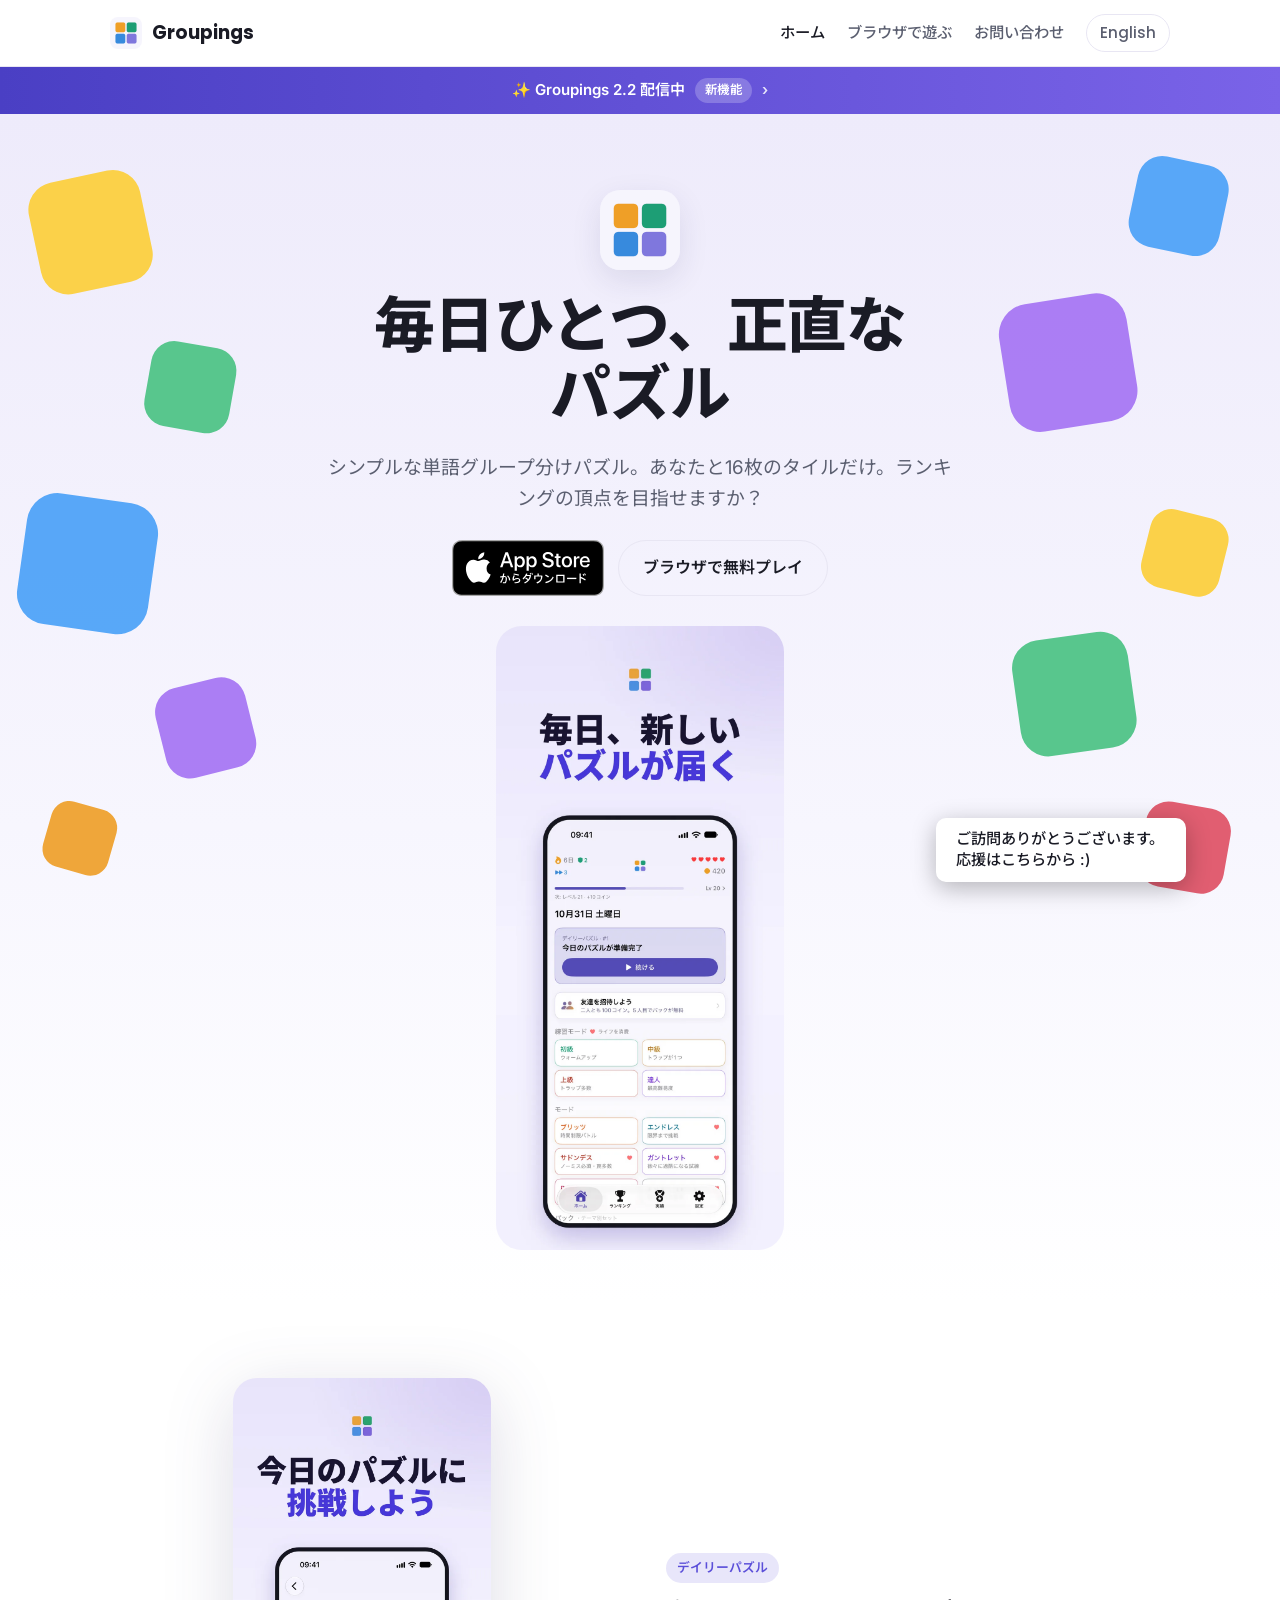
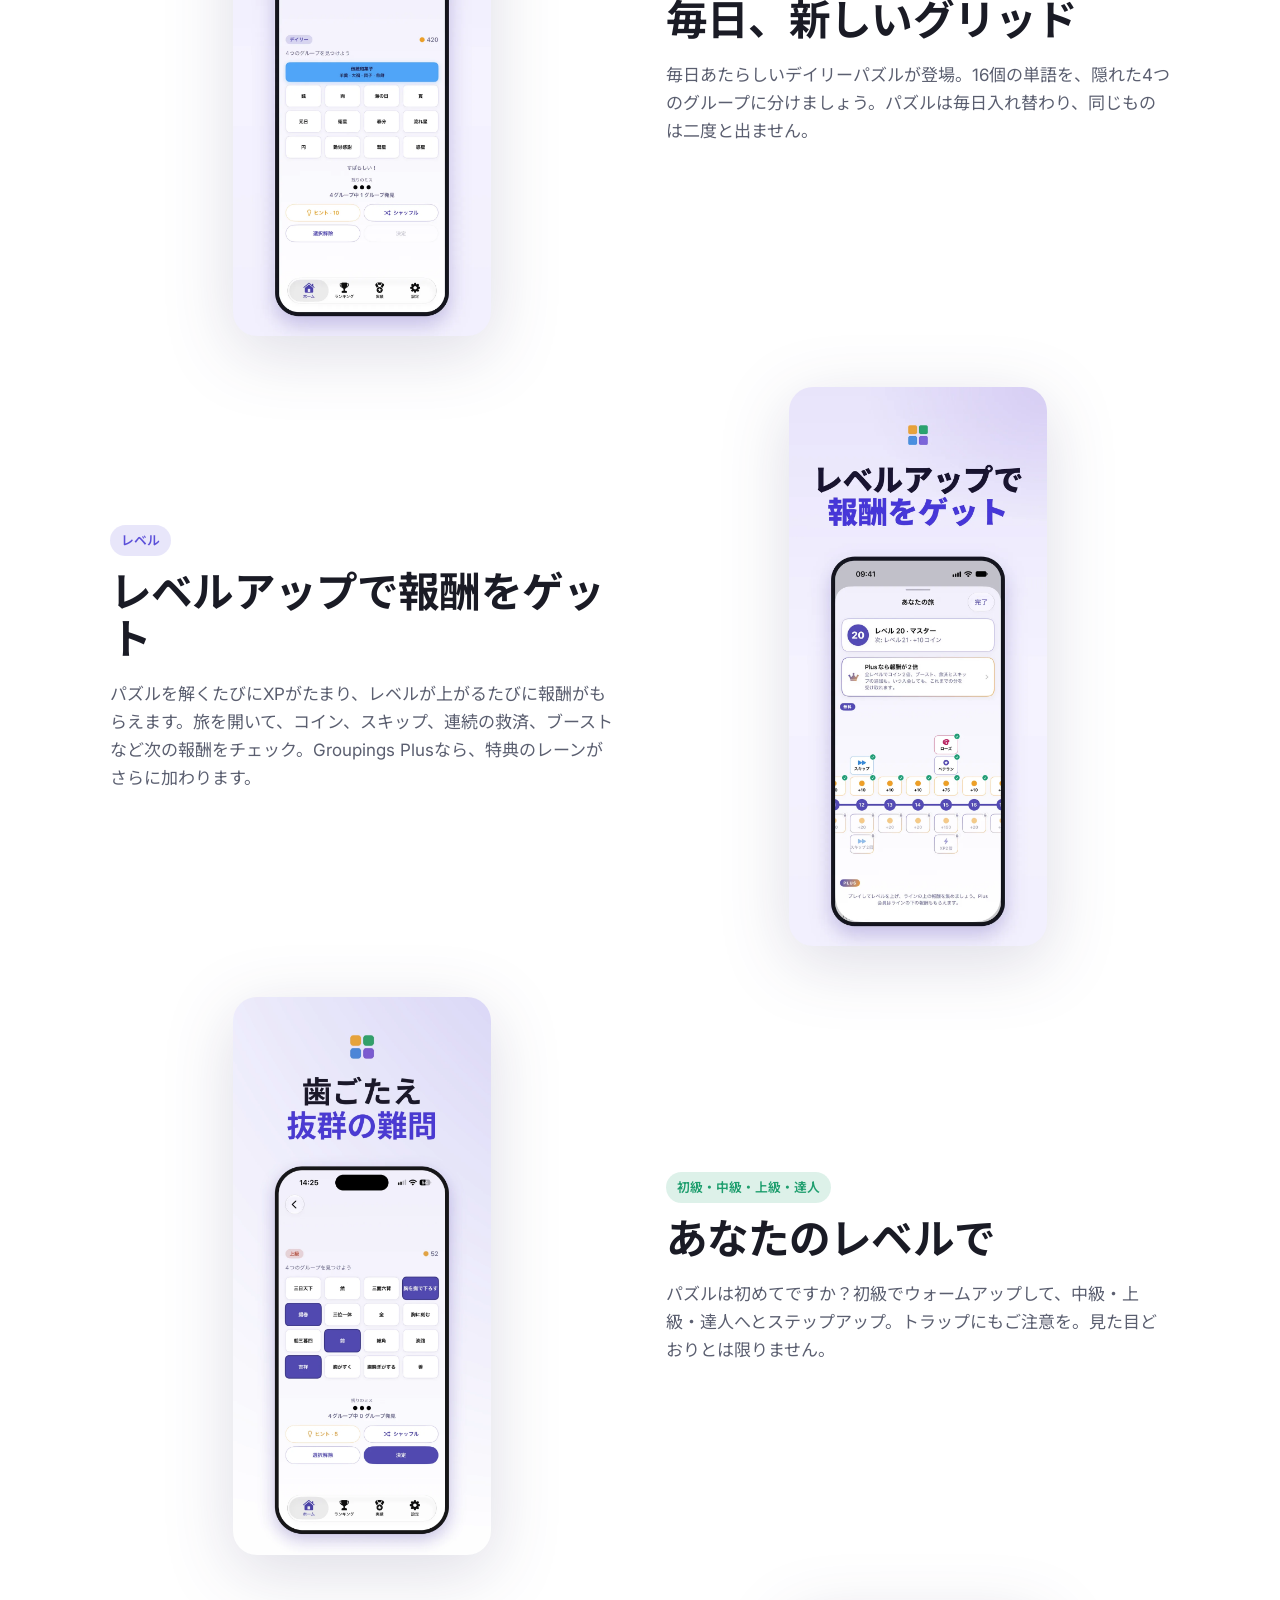
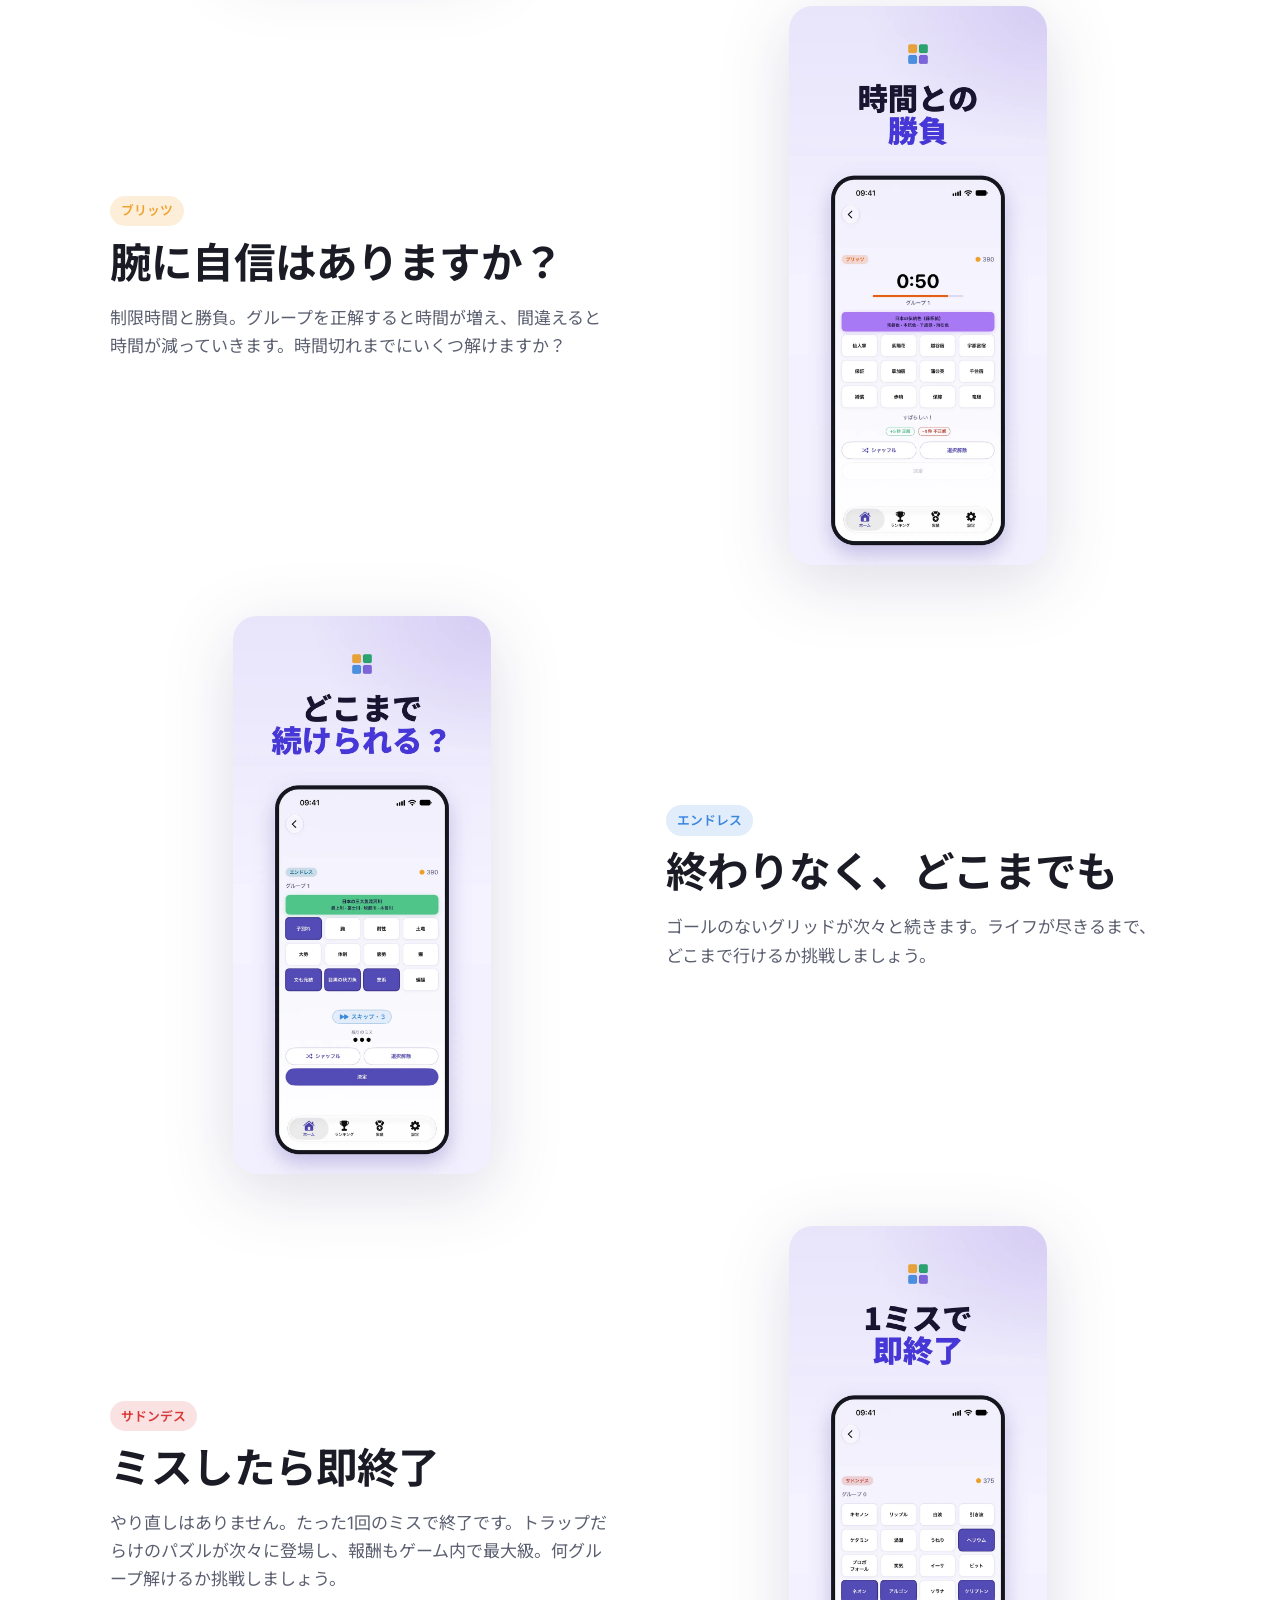
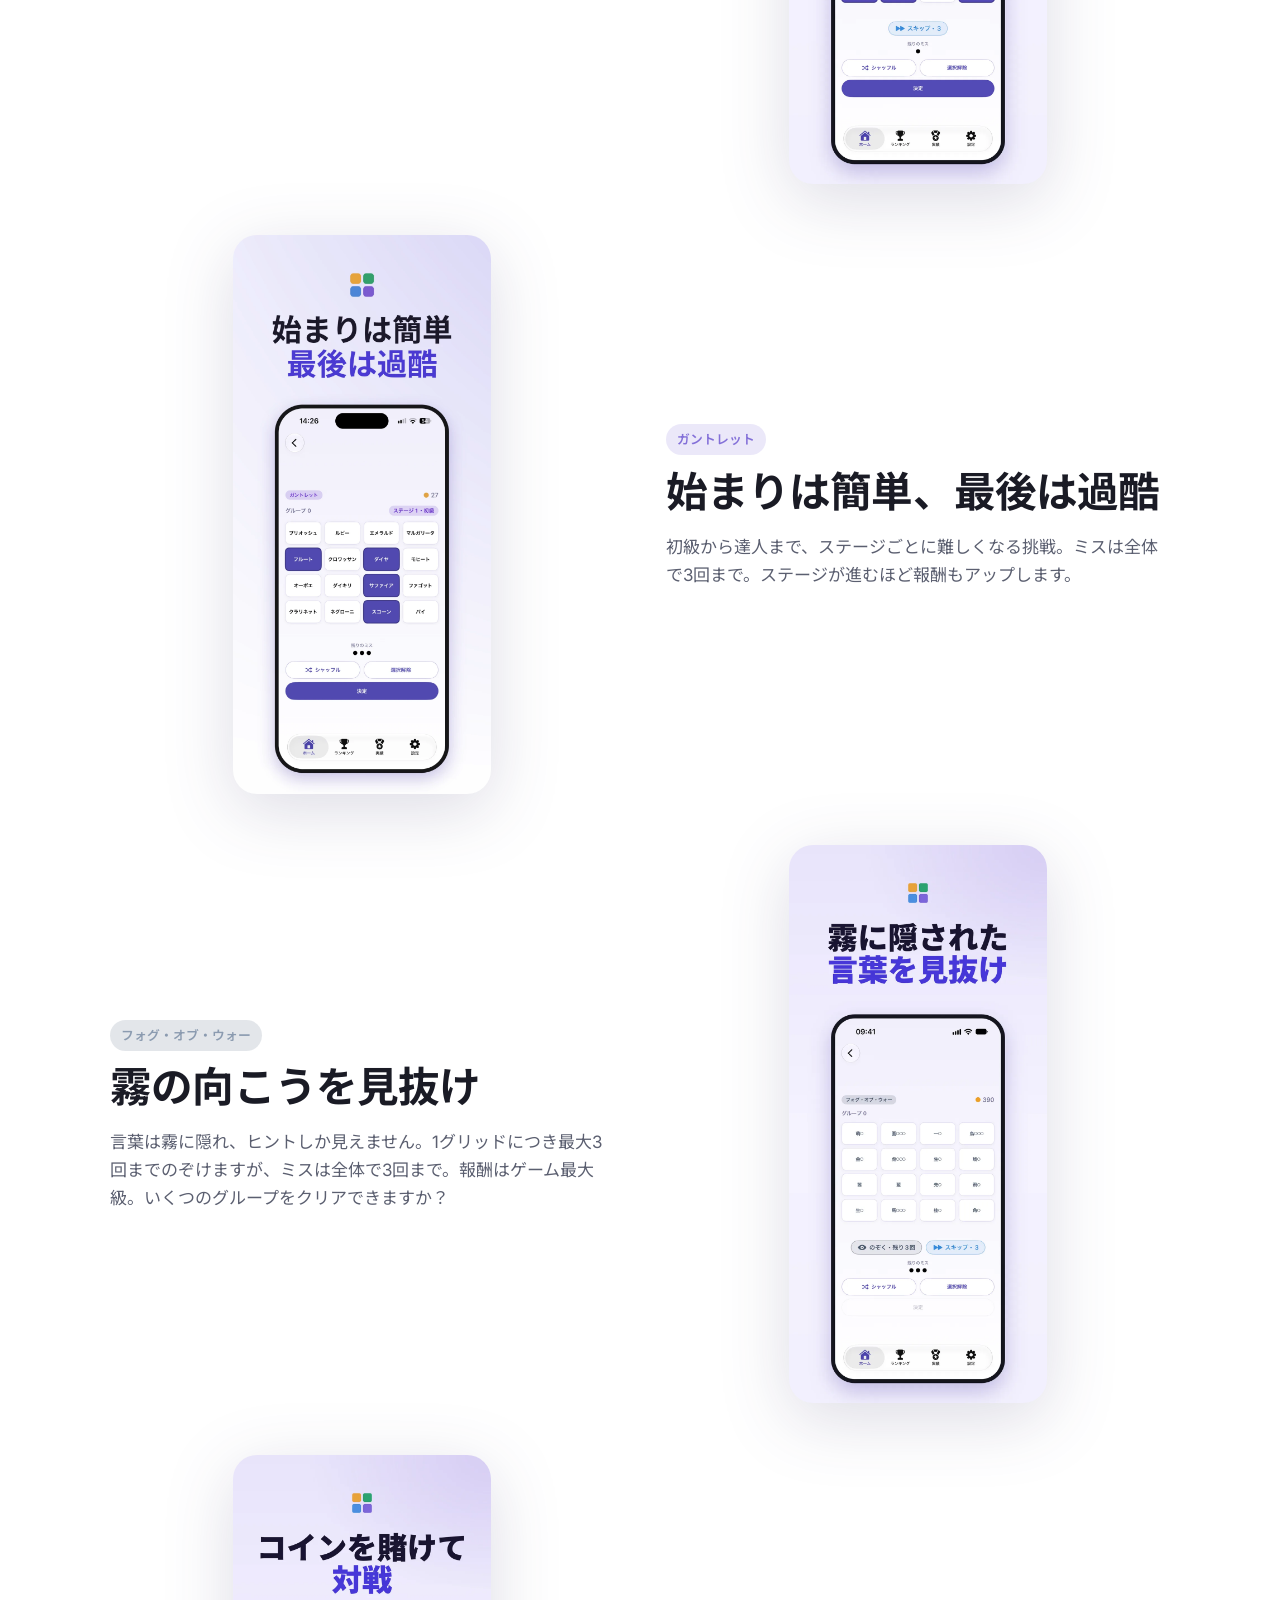
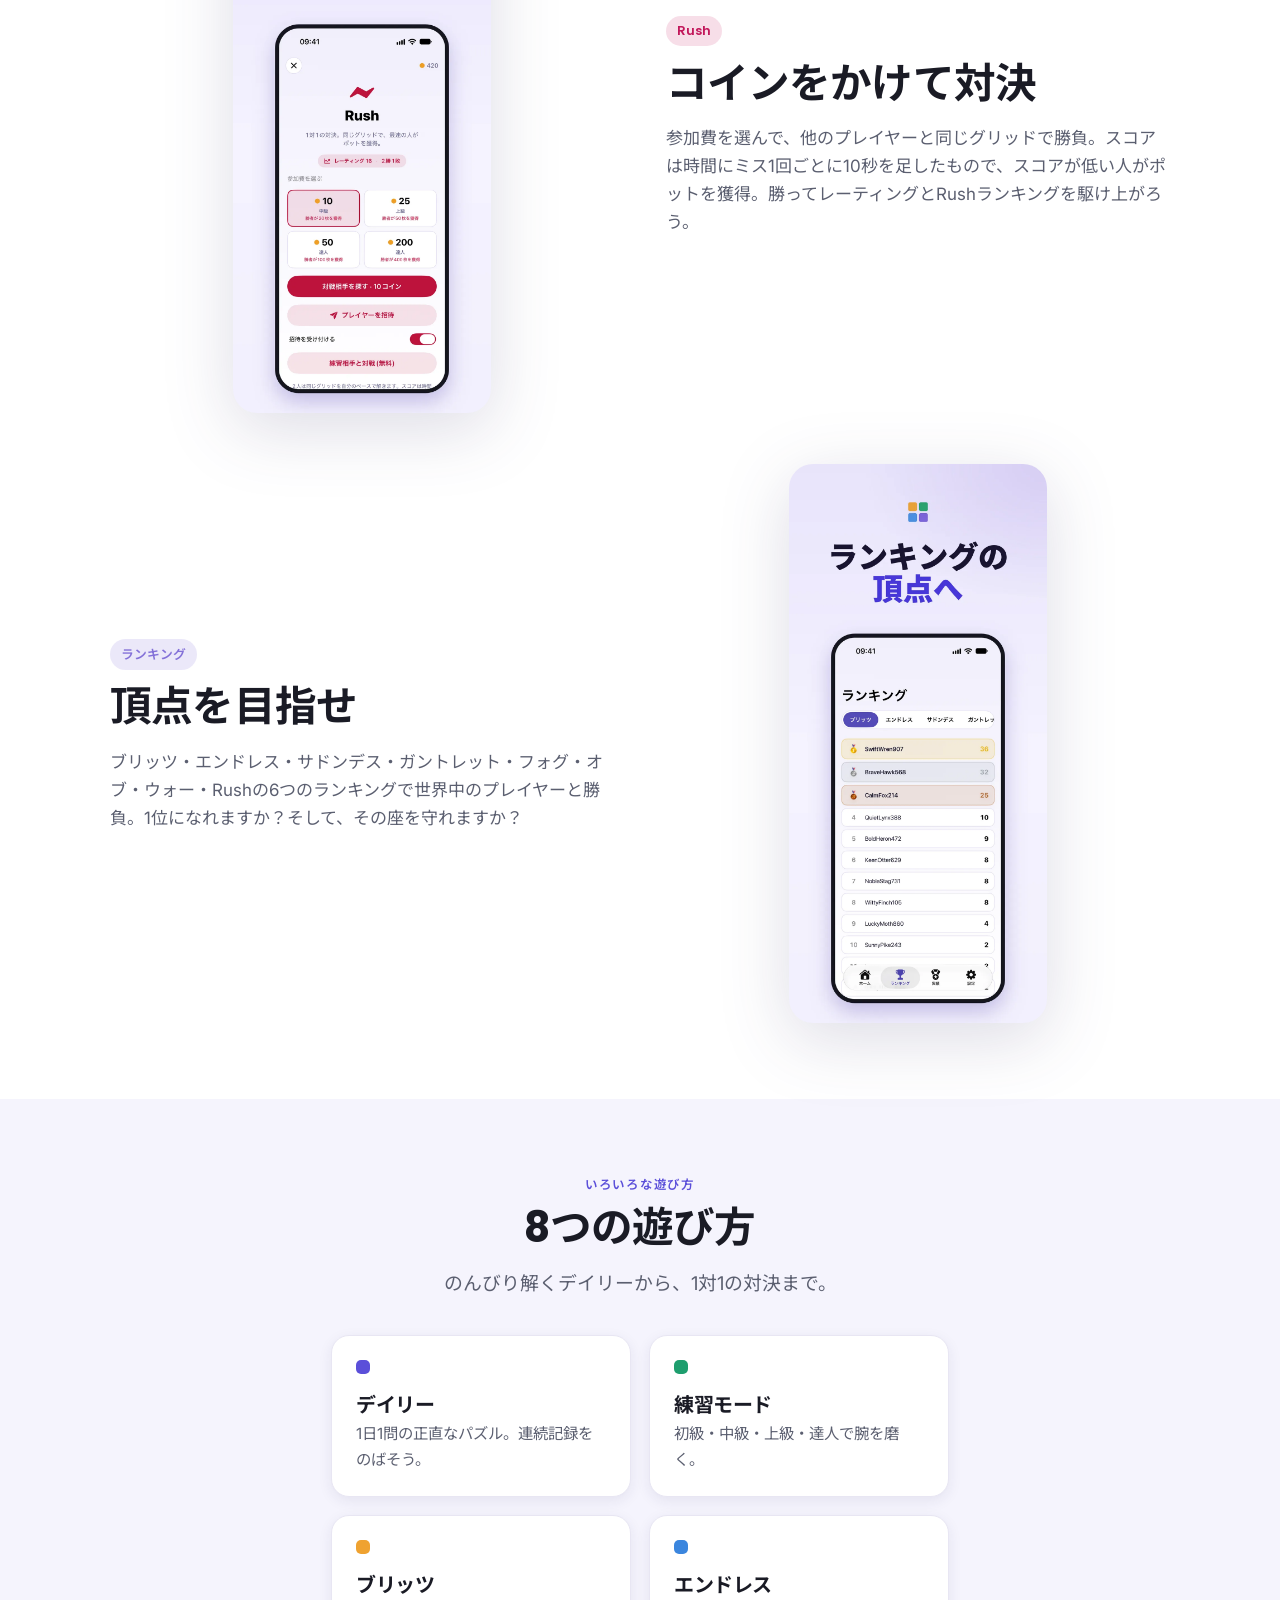
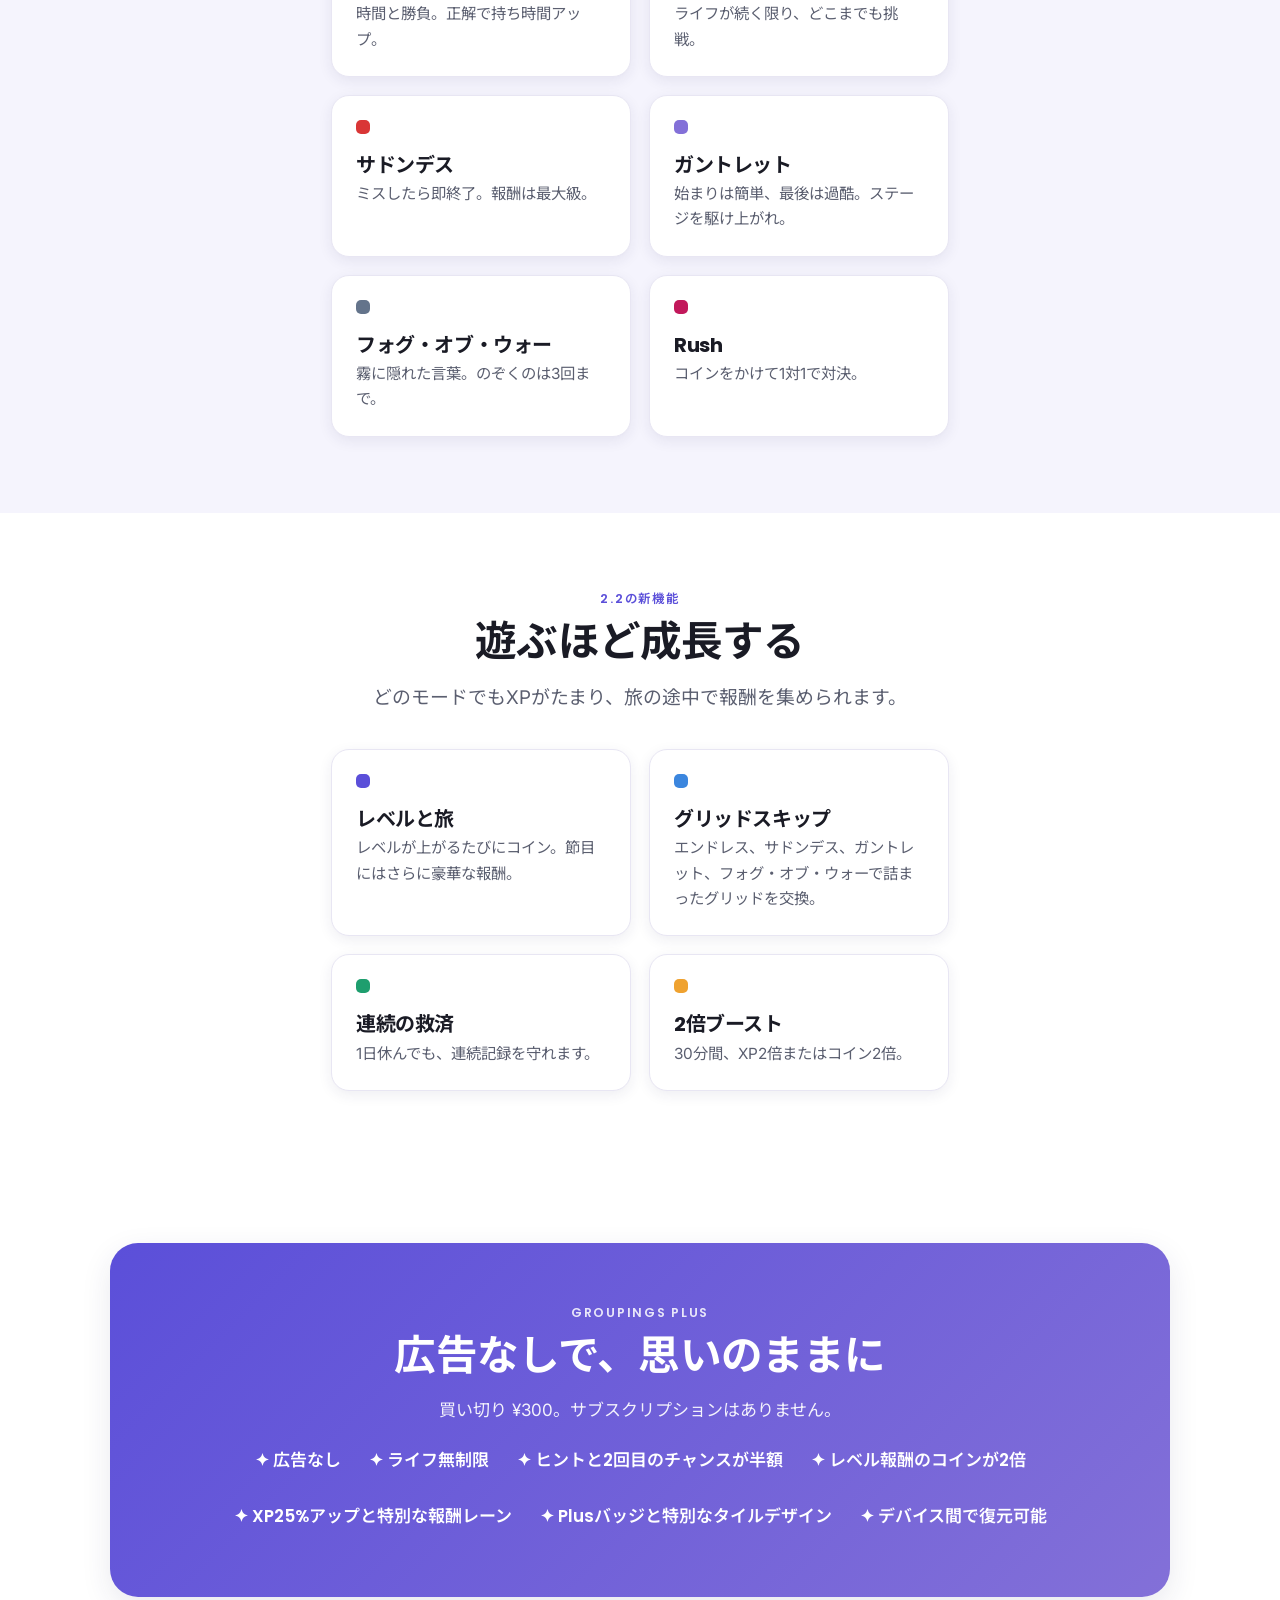
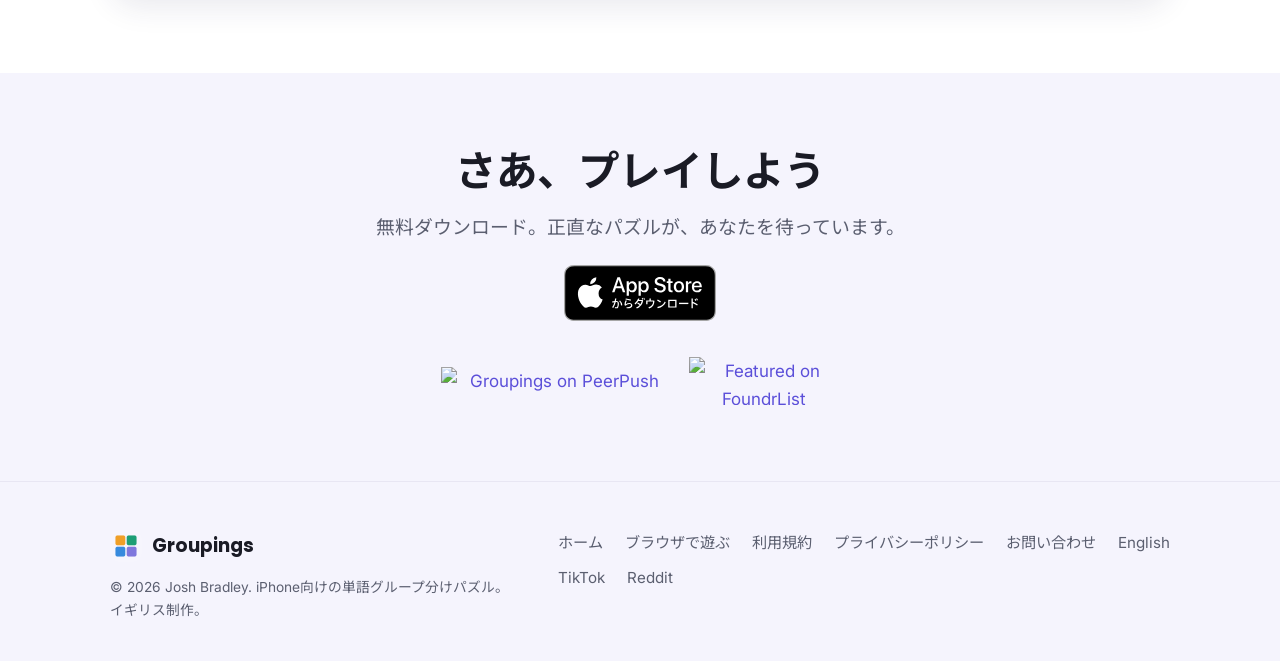
==== ja/index.html @ b0e49545 "2.2 is out: switch coming-soon wording to out now (EN and JA) Co-Authored-By: Claude Sonnet 5.5 <nor" ====
<!doctype html>
<html lang="ja">
<head>
  <meta charset="utf-8">
  <meta name="viewport" content="width=device-width, initial-scale=1">
  <title>Groupings | 毎日ひとつ、正直な単語パズル</title>
  <meta name="description" content="Groupingsは、iPhone向けの毎日の単語グループ分けパズル。1日1問の正直なパズルに加え、初級〜達人の練習、ブリッツ、エンドレス、サドンデス、ガントレット、フォグ・オブ・ウォー、Rush対戦、レベルと報酬、世界ランキングも。App Storeで無料。">
  <link rel="canonical" href="https://groupingspuzzle.app/ja/">
  <link rel="alternate" hreflang="en" href="https://groupingspuzzle.app/">
  <link rel="alternate" hreflang="ja" href="https://groupingspuzzle.app/ja/">
  <meta name="apple-itunes-app" content="app-id=6804228009">
  <meta property="og:site_name" content="Groupings">
  <meta property="og:type" content="website">
  <meta property="og:locale" content="ja_JP">
  <meta property="og:title" content="Groupings | 毎日ひとつ、正直な単語パズル">
  <meta property="og:description" content="Groupingsは、iPhone向けの毎日の単語グループ分けパズル。1日1問の正直なパズルに加え、初級〜達人の練習、ブリッツ、エンドレス、サドンデス、ガントレット、フォグ・オブ・ウォー、Rush対戦、レベルと報酬、世界ランキングも。App Storeで無料。">
  <meta property="og:url" content="https://groupingspuzzle.app/ja/">
  <meta property="og:image" content="https://groupingspuzzle.app/assets/img/social-card-ja.png">
  <meta property="og:image:width" content="1200">
  <meta property="og:image:height" content="630">
  <meta property="og:image:alt" content="Groupings, 毎日ひとつ、正直なパズル">
  <meta name="twitter:card" content="summary_large_image">
  <meta name="twitter:title" content="Groupings | 毎日ひとつ、正直な単語パズル">
  <meta name="twitter:description" content="Groupingsは、iPhone向けの毎日の単語グループ分けパズル。1日1問の正直なパズルに加え、初級〜達人の練習、ブリッツ、エンドレス、サドンデス、ガントレット、フォグ・オブ・ウォー、Rush対戦、レベルと報酬、世界ランキングも。App Storeで無料。">
  <meta name="twitter:image" content="https://groupingspuzzle.app/assets/img/social-card-ja.png">
  <script type="application/ld+json">{"@context": "https://schema.org", "@type": "SoftwareApplication", "name": "Groupings: 4 Word Puzzle", "applicationCategory": "GameApplication", "operatingSystem": "iOS", "description": "Groupingsは、iPhone向けの毎日の単語グループ分けパズル。1日1問の正直なパズルに加え、初級〜達人の練習、ブリッツ、エンドレス、サドンデス、ガントレット、フォグ・オブ・ウォー、Rush対戦、レベルと報酬、世界ランキングも。App Storeで無料。", "url": "https://groupingspuzzle.app/ja/", "image": "https://groupingspuzzle.app/assets/img/social-card-ja.png", "installUrl": "https://apps.apple.com/us/app/groupings-4-word-puzzle/id6804228009", "inLanguage": ["en", "ja"], "sameAs": ["https://www.tiktok.com/@groupings.4.word"], "author": {"@type": "Person", "name": "Josh Bradley"}, "offers": {"@type": "Offer", "price": "0", "priceCurrency": "JPY"}}</script>
  <link rel="icon" href="/favicon.ico" sizes="any">
  <link rel="icon" type="image/png" sizes="32x32" href="/assets/img/favicon-32.png">
  <link rel="icon" type="image/png" sizes="192x192" href="/assets/img/favicon-192.png">
  <link rel="apple-touch-icon" href="/apple-touch-icon.png">
  <link rel="preconnect" href="https://fonts.googleapis.com">
  <link rel="preconnect" href="https://fonts.gstatic.com" crossorigin>
  <link href="https://fonts.googleapis.com/css2?family=Poppins:wght@500;600;700;800&family=Inter:wght@400;500;600&family=Noto+Sans+JP:wght@400;500;700&display=swap" rel="stylesheet">
  <link rel="stylesheet" href="../assets/css/style.css?v=20261031j">
  <style>:root{--font-body:"Inter","Noto Sans JP",-apple-system,sans-serif;--font-head:"Poppins","Noto Sans JP",sans-serif;}</style>
</head>
<body>
  <header class="nav">
    <div class="wrap">
      <a class="brand" href="index.html"><img src="../assets/img/app-icon.png" alt="Groupings アイコン"> Groupings</a>
      <button class="nav-toggle" aria-label="メニュー" aria-expanded="false">
        <svg viewBox="0 0 24 24" fill="none" stroke="currentColor" stroke-width="2"><path d="M3 6h18M3 12h18M3 18h18" stroke-linecap="round"/></svg>
      </button>
      <nav class="nav-links">
        <a href="index.html" class="active">ホーム</a>
        <a href="play.html">ブラウザで遊ぶ</a>
        <a href="contact.html">お問い合わせ</a>
        <a class="lang-toggle" href="../index.html" lang="en">English</a>
      </nav>
    </div>
  </header>

  <button class="whatsnew-bar" type="button" aria-haspopup="dialog" aria-controls="whatsnew">
    <span>✨ Groupings 2.2 配信中</span><span class="pill">新機能</span><span class="chev" aria-hidden="true">›</span>
  </button>

  <section class="hero">
    <div class="wrap">
      <img class="hero-icon" src="../assets/img/app-icon.png" alt="Groupings アプリアイコン">
      <h1>毎日ひとつ、正直なパズル</h1>
      <p class="lead">シンプルな単語グループ分けパズル。あなたと16枚のタイルだけ。ランキングの頂点を目指せますか？</p>
      <div class="hero-cta">
        <a class="badge-appstore" href="https://apps.apple.com/us/app/groupings-4-word-puzzle/id6804228009" aria-label="App StoreでGroupingsをダウンロード">
          <picture>
            <source srcset="../assets/img/appstore-badge-ja-white.svg" media="(prefers-color-scheme: dark)">
            <img src="../assets/img/appstore-badge-ja-black.svg" alt="App Storeでダウンロード" width="152" height="56">
          </picture>
        </a>
        <a class="btn btn-ghost" href="play.html">ブラウザで無料プレイ</a>
      </div>
      <div class="hero-shot">
        <img src="../assets/img/screens-ja/groupings-ja-01-home.webp" alt="Groupingsのホーム画面" loading="lazy">
      </div>
    </div>
  </section>

  <section class="section">
    <div class="wrap">

      <div class="feature">
        <div class="feature-media"><img src="../assets/img/screens-ja/groupings-ja-02-daily.webp" alt="デイリーパズルのグリッド" loading="lazy"></div>
        <div class="feature-body">
          <span class="tag tag-daily">デイリーパズル</span>
          <h2>毎日、新しいグリッド</h2>
          <p>毎日あたらしいデイリーパズルが登場。16個の単語を、隠れた4つのグループに分けましょう。パズルは毎日入れ替わり、同じものは二度と出ません。</p>
        </div>
      </div>
      <div class="feature reverse">
        <div class="feature-media"><img src="../assets/img/screens-ja/groupings-ja-09-journey.webp" alt="レベル報酬の旅の画面" loading="lazy"></div>
        <div class="feature-body">
          <span class="tag tag-journey">レベル</span>
          <h2>レベルアップで報酬をゲット</h2>
          <p>パズルを解くたびにXPがたまり、レベルが上がるたびに報酬がもらえます。旅を開いて、コイン、スキップ、連続の救済、ブーストなど次の報酬をチェック。Groupings Plusなら、特典のレーンがさらに加わります。</p>
        </div>
      </div>
      <div class="feature">
        <div class="feature-media"><img src="../assets/img/screens-ja/groupings-ja-03-expert.webp" alt="トラップのあるパズル" loading="lazy"></div>
        <div class="feature-body">
          <span class="tag tag-levels">初級・中級・上級・達人</span>
          <h2>あなたのレベルで</h2>
          <p>パズルは初めてですか？初級でウォームアップして、中級・上級・達人へとステップアップ。トラップにもご注意を。見た目どおりとは限りません。</p>
        </div>
      </div>
      <div class="feature reverse">
        <div class="feature-media"><img src="../assets/img/screens-ja/groupings-ja-04-blitz.webp" alt="ブリッツモード" loading="lazy"></div>
        <div class="feature-body">
          <span class="tag tag-blitz">ブリッツ</span>
          <h2>腕に自信はありますか？</h2>
          <p>制限時間と勝負。グループを正解すると時間が増え、間違えると時間が減っていきます。時間切れまでにいくつ解けますか？</p>
        </div>
      </div>
      <div class="feature">
        <div class="feature-media"><img src="../assets/img/screens-ja/groupings-ja-05-endless.webp" alt="エンドレスモード" loading="lazy"></div>
        <div class="feature-body">
          <span class="tag tag-endless">エンドレス</span>
          <h2>終わりなく、どこまでも</h2>
          <p>ゴールのないグリッドが次々と続きます。ライフが尽きるまで、どこまで行けるか挑戦しましょう。</p>
        </div>
      </div>
      <div class="feature reverse">
        <div class="feature-media"><img src="../assets/img/screens-ja/groupings-ja-06-sudden-death.webp" alt="サドンデスモード" loading="lazy"></div>
        <div class="feature-body">
          <span class="tag tag-sudden">サドンデス</span>
          <h2>ミスしたら即終了</h2>
          <p>やり直しはありません。たった1回のミスで終了です。トラップだらけのパズルが次々に登場し、報酬もゲーム内で最大級。何グループ解けるか挑戦しましょう。</p>
        </div>
      </div>
      <div class="feature">
        <div class="feature-media"><img src="../assets/img/screens-ja/groupings-ja-07-gauntlet.webp" alt="ガントレットモードのステージ表示" loading="lazy"></div>
        <div class="feature-body">
          <span class="tag tag-gauntlet">ガントレット</span>
          <h2>始まりは簡単、最後は過酷</h2>
          <p>初級から達人まで、ステージごとに難しくなる挑戦。ミスは全体で3回まで。ステージが進むほど報酬もアップします。</p>
        </div>
      </div>
      <div class="feature reverse">
        <div class="feature-media"><img src="../assets/img/screens-ja/groupings-ja-11-fog.webp" alt="言葉が隠れたフォグ・オブ・ウォー" loading="lazy"></div>
        <div class="feature-body">
          <span class="tag tag-fog">フォグ・オブ・ウォー</span>
          <h2>霧の向こうを見抜け</h2>
          <p>言葉は霧に隠れ、ヒントしか見えません。1グリッドにつき最大3回までのぞけますが、ミスは全体で3回まで。報酬はゲーム最大級。いくつのグループをクリアできますか？</p>
        </div>
      </div>
      <div class="feature">
        <div class="feature-media"><img src="../assets/img/screens-ja/groupings-ja-10-rush.webp" alt="Rush対戦の参加費選択画面" loading="lazy"></div>
        <div class="feature-body">
          <span class="tag tag-rush">Rush</span>
          <h2>コインをかけて対決</h2>
          <p>参加費を選んで、他のプレイヤーと同じグリッドで勝負。スコアは時間にミス1回ごとに10秒を足したもので、スコアが低い人がポットを獲得。勝ってレーティングとRushランキングを駆け上がろう。</p>
        </div>
      </div>
      <div class="feature reverse">
        <div class="feature-media"><img src="../assets/img/screens-ja/groupings-ja-08-leaderboard.webp" alt="ランキング画面" loading="lazy"></div>
        <div class="feature-body">
          <span class="tag tag-board">ランキング</span>
          <h2>頂点を目指せ</h2>
          <p>ブリッツ・エンドレス・サドンデス・ガントレット・フォグ・オブ・ウォー・Rushの6つのランキングで世界中のプレイヤーと勝負。1位になれますか？そして、その座を守れますか？</p>
        </div>
      </div>

    </div>
  </section>

  <section class="section section-soft">
    <div class="wrap center">
      <p class="eyebrow">いろいろな遊び方</p>
      <h2>8つの遊び方</h2>
      <p class="lead">のんびり解くデイリーから、1対1の対決まで。</p>
      <div class="grid" style="max-width:660px; margin:36px auto 0; text-align:left;">
        <div class="mode-card"><span class="dot" style="background:var(--indigo)"></span><h3>デイリー</h3><p>1日1問の正直なパズル。連続記録をのばそう。</p></div>
        <div class="mode-card"><span class="dot" style="background:var(--green)"></span><h3>練習モード</h3><p>初級・中級・上級・達人で腕を磨く。</p></div>
        <div class="mode-card"><span class="dot" style="background:var(--orange)"></span><h3>ブリッツ</h3><p>時間と勝負。正解で持ち時間アップ。</p></div>
        <div class="mode-card"><span class="dot" style="background:var(--blue)"></span><h3>エンドレス</h3><p>ライフが続く限り、どこまでも挑戦。</p></div>
        <div class="mode-card"><span class="dot" style="background:#d93636"></span><h3>サドンデス</h3><p>ミスしたら即終了。報酬は最大級。</p></div>
        <div class="mode-card"><span class="dot" style="background:var(--purple)"></span><h3>ガントレット</h3><p>始まりは簡単、最後は過酷。ステージを駆け上がれ。</p></div>
        <div class="mode-card"><span class="dot" style="background:#64748b"></span><h3>フォグ・オブ・ウォー</h3><p>霧に隠れた言葉。のぞくのは3回まで。</p></div>
        <div class="mode-card"><span class="dot" style="background:#c2185b"></span><h3>Rush</h3><p>コインをかけて1対1で対決。</p></div>
      </div>
    </div>
  </section>

  <section class="section">
    <div class="wrap center">
      <p class="eyebrow">2.2の新機能</p>
      <h2>遊ぶほど成長する</h2>
      <p class="lead">どのモードでもXPがたまり、旅の途中で報酬を集められます。</p>
      <div class="grid" style="max-width:660px; margin:36px auto 0; text-align:left;">
        <div class="mode-card"><span class="dot" style="background:var(--indigo)"></span><h3>レベルと旅</h3><p>レベルが上がるたびにコイン。節目にはさらに豪華な報酬。</p></div>
        <div class="mode-card"><span class="dot" style="background:var(--blue)"></span><h3>グリッドスキップ</h3><p>エンドレス、サドンデス、ガントレット、フォグ・オブ・ウォーで詰まったグリッドを交換。</p></div>
        <div class="mode-card"><span class="dot" style="background:var(--green)"></span><h3>連続の救済</h3><p>1日休んでも、連続記録を守れます。</p></div>
        <div class="mode-card"><span class="dot" style="background:var(--orange)"></span><h3>2倍ブースト</h3><p>30分間、XP2倍またはコイン2倍。</p></div>
      </div>
    </div>
  </section>

  <section class="section">
    <div class="wrap">
      <div class="plus">
        <p class="eyebrow" style="color:#fff; opacity:.85">Groupings Plus</p>
        <h2>広告なしで、思いのままに</h2>
        <p>買い切り ¥300。サブスクリプションはありません。</p>
        <div class="plus-perks">
          <span>✦ 広告なし</span>
          <span>✦ ライフ無制限</span>
          <span>✦ ヒントと2回目のチャンスが半額</span>
          <span>✦ レベル報酬のコインが2倍</span>
          <span>✦ XP25%アップと特別な報酬レーン</span>
          <span>✦ Plusバッジと特別なタイルデザイン</span>
          <span>✦ デバイス間で復元可能</span>
        </div>
      </div>
    </div>
  </section>

  <section class="section section-soft cta-band">
    <div class="wrap center">
      <h2>さあ、プレイしよう</h2>
      <p class="lead">無料ダウンロード。正直なパズルが、あなたを待っています。</p>
      <div style="margin-top:22px;">
        <a class="badge-appstore" href="https://apps.apple.com/us/app/groupings-4-word-puzzle/id6804228009" aria-label="App StoreでGroupingsをダウンロード">
          <picture>
            <source srcset="../assets/img/appstore-badge-ja-white.svg" media="(prefers-color-scheme: dark)">
            <img src="../assets/img/appstore-badge-ja-black.svg" alt="App Storeでダウンロード" width="152" height="56">
          </picture>
        </a>
      </div>
      <div style="margin-top:28px; display:flex; flex-wrap:wrap; justify-content:center; align-items:center; gap:18px;">
        <a href="https://peerpush.com/p/groupings" target="_blank" rel="noopener">
          <img src="https://peerpush.com/p/groupings/badge.png" alt="Groupings on PeerPush" style="width: 230px; max-width: 100%;" loading="lazy">
        </a>
        <a href="https://www.foundrlist.com/product/groupings?utm_source=badge&amp;utm_medium=embed" target="_blank" rel="noopener">
          <img src="https://www.foundrlist.com/api/badge/groupings" alt="Featured on FoundrList" width="150" height="48" loading="lazy" />
        </a>
      </div>
    </div>
  </section>

  <footer class="footer">
    <div class="wrap">
      <div>
        <a class="brand" href="index.html"><img src="../assets/img/app-icon.png" alt=""> Groupings</a>
        <small>© 2026 Josh Bradley. iPhone向けの単語グループ分けパズル。<br>イギリス制作。</small>
      </div>
      <div class="footer-nav">
        <div class="footer-links">
          <a href="index.html">ホーム</a>
          <a href="play.html">ブラウザで遊ぶ</a>
          <a href="terms.html">利用規約</a>
          <a href="privacy.html">プライバシーポリシー</a>
          <a href="contact.html">お問い合わせ</a>
          <a href="../index.html" lang="en">English</a>
        </div>
        <div class="footer-links">
          <a href="https://www.tiktok.com/@groupings.4.word" target="_blank" rel="noopener me">TikTok</a>
          <a href="https://www.reddit.com/r/GroupingsPuzzle/" target="_blank" rel="noopener me">Reddit</a>
        </div>
      </div>
    </div>
  </footer>

  <!-- WHAT'S NEW SHEET -->
  <dialog class="whatsnew-sheet" id="whatsnew" aria-labelledby="whatsnew-title">
    <div class="whatsnew-head">
      <div>
        <h2 id="whatsnew-title">Groupings 2.2 の新機能</h2>
        <p>レベル、Rush対戦、フォグ・オブ・ウォー。App Storeで配信中です。</p>
      </div>
      <button class="whatsnew-close" type="button" aria-label="閉じる">✕</button>
    </div>
    <div class="whatsnew-body">
      <h3>レベルと旅</h3>
      <ul>
        <li>パズルを解くたびにXPがたまり、レベルアップ。難しいモードほどXPが多くもらえます。</li>
        <li>レベルが上がるたびにコインがもらえ、節目にはさらに豪華な報酬。旅を開くと次の報酬を確認できます。</li>
        <li>Groupings Plusならレベル報酬のコインが2倍、XPが25%アップ、報酬レーンも追加されます。</li>
      </ul>
      <h3>アイテム</h3>
      <ul>
        <li><strong>グリッドスキップ。</strong>エンドレス、サドンデス、ガントレット、フォグ・オブ・ウォーで詰まったグリッドを交換できます(1回の挑戦で最大2回)。</li>
        <li><strong>連続の救済。</strong>1日休んでも連続記録を守れます。</li>
        <li><strong>XP2倍・コイン2倍ブースト。</strong>30分間有効。コイン2倍ブーストは週末のコイン2倍とは重なりません。</li>
      </ul>
      <h3>Rush</h3>
      <ul>
        <li>コインをかけた1対1の対決。参加費を選んで、他のプレイヤーと同じグリッドを解きます。</li>
        <li>スコアは時間にミス1回ごとに10秒を足したもの。スコアが低い人がポットを獲得します。</li>
        <li>レーティングとRushランキングを駆け上がろう。無料の練習相手でウォームアップも。</li>
      </ul>
      <h3>フォグ・オブ・ウォー</h3>
      <ul>
        <li>言葉は霧に隠れています。1グリッドにつき最大3回までのぞけます。</li>
        <li>ミスは全体で3回まで。報酬はどのモードよりも大きく。</li>
        <li>専用のランキングと新しい実績も追加。</li>
      </ul>
    </div>
  </dialog>

  <script src="../assets/js/main.js?v=20261031j"></script>
  <script data-name="BMC-Widget" data-cfasync="false" src="https://cdnjs.buymeacoffee.com/1.0.0/widget.prod.min.js" data-id="JoshBradley" data-description="Support me on Buy me a coffee!" data-message="" data-color="#BD5FFF" data-position="Right" data-x_margin="18" data-y_margin="18"></script>
</body>
</html>
---- assets/css/style.css ----
/* ============================================================
   Groupings — site styles
   ============================================================ */

/* ---- Design tokens ---- */
:root {
  /* Brand (from app icon) */
  --orange: #efa230;
  --green:  #1e9e6e;
  --blue:   #3b86de;
  --purple: #8370d8;
  --indigo: #5b4fd9;   /* primary accent / links / "honest" */
  --indigo-ink: #4a3fc4;

  /* Light theme surfaces */
  --bg:        #ffffff;
  --bg-soft:   #f5f4fd;
  --bg-hero:   linear-gradient(180deg, #eeebfb 0%, #f7f6fe 60%, #ffffff 100%);
  --card:      #ffffff;
  --border:    #e8e6f3;
  --fg:        #1a1b25;
  --fg-muted:  #5b5f70;
  --shadow:    0 10px 30px rgba(44, 38, 92, 0.10);
  --shadow-sm: 0 4px 14px rgba(44, 38, 92, 0.08);

  --radius:    18px;
  --radius-lg: 28px;
  --maxw:      1100px;

  --font-head: "Poppins", -apple-system, BlinkMacSystemFont, "Segoe UI", sans-serif;
  --font-body: "Inter", -apple-system, BlinkMacSystemFont, "Segoe UI", Roboto, sans-serif;
}

:root:not([data-theme="light"]) {
  @media (prefers-color-scheme: dark) {
    --bg:        #0f1016;
    --bg-soft:   #16172099;
    --bg-hero:   linear-gradient(180deg, #191a2e 0%, #121320 60%, #0f1016 100%);
    --card:      #171826;
    --border:    #272842;
    --fg:        #f2f3f9;
    --fg-muted:  #a7adc2;
    --shadow:    0 12px 34px rgba(0, 0, 0, 0.45);
    --shadow-sm: 0 4px 16px rgba(0, 0, 0, 0.4);
    --indigo:    #8b82f0;
    --indigo-ink:#a79fff;
  }
}
:root[data-theme="dark"] {
  --bg:        #0f1016;
  --bg-soft:   #16172099;
  --bg-hero:   linear-gradient(180deg, #191a2e 0%, #121320 60%, #0f1016 100%);
  --card:      #171826;
  --border:    #272842;
  --fg:        #f2f3f9;
  --fg-muted:  #a7adc2;
  --shadow:    0 12px 34px rgba(0, 0, 0, 0.45);
  --shadow-sm: 0 4px 16px rgba(0, 0, 0, 0.4);
  --indigo:    #8b82f0;
  --indigo-ink:#a79fff;
}

/* ---- Base ---- */
* { box-sizing: border-box; }
html { scroll-behavior: smooth; -webkit-text-size-adjust: 100%; }
body {
  margin: 0;
  font-family: var(--font-body);
  background: var(--bg);
  color: var(--fg);
  line-height: 1.65;
  font-size: 17px;
  -webkit-font-smoothing: antialiased;
  text-rendering: optimizeLegibility;
}
h1, h2, h3 { font-family: var(--font-head); line-height: 1.12; letter-spacing: -0.02em; margin: 0 0 .4em; }
h1 { font-size: clamp(2.3rem, 6vw, 3.8rem); font-weight: 800; }
h2 { font-size: clamp(1.7rem, 4vw, 2.6rem); font-weight: 700; }
h3 { font-size: 1.25rem; font-weight: 700; }
p  { margin: 0 0 1rem; color: var(--fg-muted); }
a  { color: var(--indigo); text-decoration: none; }
a:hover { text-decoration: underline; }
img { max-width: 100%; display: block; }
.accent { color: var(--indigo); }

.wrap { width: 100%; max-width: var(--maxw); margin: 0 auto; padding: 0 20px; }
.section { padding: clamp(40px, 6vw, 76px) 0; }
.section-soft { background: var(--bg-soft); }
.center { text-align: center; }
.eyebrow {
  font-family: var(--font-head); font-weight: 600; text-transform: uppercase;
  letter-spacing: .14em; font-size: .78rem; color: var(--indigo); margin-bottom: .6rem;
}
.lead { font-size: 1.18rem; max-width: 640px; }
.center .lead { margin-left: auto; margin-right: auto; }

/* ---- Buttons ---- */
.btn {
  display: inline-flex; align-items: center; gap: .55rem;
  font-family: var(--font-head); font-weight: 600; font-size: 1rem;
  padding: .85rem 1.5rem; border-radius: 999px; border: 0; cursor: pointer;
  background: var(--indigo); color: #fff; transition: transform .15s ease, box-shadow .15s ease;
  box-shadow: var(--shadow-sm);
}
.btn:hover { transform: translateY(-2px); text-decoration: none; box-shadow: var(--shadow); }
.btn-ghost { background: transparent; color: var(--fg); border: 1.5px solid var(--border); box-shadow: none; }

/* App Store badge */
.badge-appstore { display: inline-block; transition: transform .15s ease; }
.badge-appstore:hover { transform: translateY(-2px); text-decoration: none; }
.badge-appstore img { height: 56px; width: auto; }

/* ---- Nav ---- */
.nav {
  position: sticky; top: 0; z-index: 50;
  background: color-mix(in srgb, var(--bg) 86%, transparent);
  backdrop-filter: saturate(160%) blur(12px);
  -webkit-backdrop-filter: saturate(160%) blur(12px);
  border-bottom: 1px solid var(--border);
}
.nav .wrap { display: flex; align-items: center; gap: 18px; height: 66px; }
.brand { display: flex; align-items: center; gap: 10px; font-family: var(--font-head); font-weight: 700; font-size: 1.15rem; color: var(--fg); }
.brand:hover { text-decoration: none; }
.brand img { width: 32px; height: 32px; border-radius: 8px; }
.nav-links { display: flex; align-items: center; gap: 22px; margin-left: auto; }
.nav-links a { color: var(--fg-muted); font-weight: 500; font-size: .96rem; }
.nav-links a:hover, .nav-links a.active { color: var(--fg); text-decoration: none; }
.lang-toggle {
  font-family: var(--font-head); font-weight: 600; font-size: .85rem;
  border: 1.5px solid var(--border); border-radius: 999px; padding: .35rem .8rem; color: var(--fg);
}
.lang-toggle:hover { text-decoration: none; border-color: var(--indigo); color: var(--indigo); }
.nav-toggle { display: none; background: none; border: 0; cursor: pointer; margin-left: auto; padding: 8px; color: var(--fg); }
.nav-toggle svg { width: 26px; height: 26px; }

/* ---- Hero ---- */
.hero { background: var(--bg-hero); padding: clamp(40px, 7vw, 76px) 0 clamp(28px, 5vw, 52px); text-align: center; }
.hero-icon { width: 80px; height: 80px; border-radius: 20px; margin: 0 auto 22px; box-shadow: var(--shadow); }
.hero h1 { max-width: 14ch; margin-left: auto; margin-right: auto; }
.hero .lead { margin: 1rem auto 1.6rem; }
.hero-cta { display: flex; gap: 14px; justify-content: center; align-items: center; flex-wrap: wrap; }
.hero-shot { margin: 30px auto 0; max-width: 288px; }
.hero-shot img { border-radius: 26px; }

/* ---- Feature rows ---- */
.feature { display: grid; grid-template-columns: 1fr 1fr; gap: clamp(20px, 4vw, 52px); align-items: center; }
.feature + .feature { margin-top: clamp(28px, 4vw, 52px); }
.feature.reverse .feature-media { order: 2; }
.feature-media { display: flex; justify-content: center; }
.feature-media img { max-width: 258px; border-radius: 24px; filter: drop-shadow(0 16px 34px rgba(44,38,92,.16)); }
.feature-body .tag { display: inline-block; font-family: var(--font-head); font-weight: 600; font-size: .8rem; padding: .3rem .7rem; border-radius: 999px; margin-bottom: .9rem; }
.tag-daily   { color: var(--indigo); background: color-mix(in srgb, var(--indigo) 14%, transparent); }
.tag-levels  { color: var(--green);  background: color-mix(in srgb, var(--green) 15%, transparent); }
.tag-blitz   { color: var(--orange); background: color-mix(in srgb, var(--orange) 18%, transparent); }
.tag-endless { color: var(--blue);   background: color-mix(in srgb, var(--blue) 15%, transparent); }
.tag-sudden  { color: #d93636;       background: color-mix(in srgb, #d93636 14%, transparent); }
.tag-gauntlet{ color: var(--purple); background: color-mix(in srgb, var(--purple) 16%, transparent); }
.tag-board   { color: var(--purple); background: color-mix(in srgb, var(--purple) 16%, transparent); }

/* CSS phone frame (for raw JA screenshots) */
.phone { position: relative; width: 300px; max-width: 78vw; border-radius: 42px; padding: 11px; background: #0c0c12; box-shadow: var(--shadow); }
.phone::before { content:""; position:absolute; top:13px; left:50%; transform:translateX(-50%); width:95px; height:26px; background:#0c0c12; border-radius:0 0 16px 16px; z-index:2; }
.phone img { border-radius: 32px; display:block; }

/* ---- Modes grid ---- */
.grid { display: flex; flex-wrap: wrap; justify-content: center; gap: 18px; }
.grid > * { flex: 0 1 300px; max-width: 340px; }
.mode-card { background: var(--card); border: 1px solid var(--border); border-radius: var(--radius); padding: 24px; box-shadow: var(--shadow-sm); }
.mode-card .dot { width: 14px; height: 14px; border-radius: 5px; display: inline-block; margin-bottom: 12px; }
.mode-card h3 { margin-bottom: .3rem; }
.mode-card p { margin: 0; font-size: .96rem; }

/* ---- Plus section ---- */
.plus { background: linear-gradient(135deg, var(--indigo) 0%, var(--purple) 100%); color: #fff; border-radius: var(--radius-lg); padding: clamp(32px, 6vw, 60px); text-align: center; box-shadow: var(--shadow); }
.plus h2, .plus p { color: #fff; }
.plus p { opacity: .92; }
.plus-perks { display: flex; gap: 28px; justify-content: center; flex-wrap: wrap; margin: 22px 0 6px; }
.plus-perks span { font-family: var(--font-head); font-weight: 600; display: inline-flex; align-items: center; gap: .5rem; }

/* ---- Gallery ---- */
.gallery { display: flex; gap: 18px; overflow-x: auto; padding: 8px 20px 24px; scroll-snap-type: x mandatory; -webkit-overflow-scrolling: touch; }
.gallery::-webkit-scrollbar { height: 8px; }
.gallery::-webkit-scrollbar-thumb { background: var(--border); border-radius: 99px; }
.gallery img { height: 480px; width: auto; border-radius: 22px; scroll-snap-align: center; flex: 0 0 auto; box-shadow: var(--shadow-sm); }
.gallery .phone { flex: 0 0 auto; scroll-snap-align: center; }

/* ---- CTA band ---- */
.cta-band { text-align: center; }

/* ---- Footer ---- */
.footer { background: var(--bg-soft); border-top: 1px solid var(--border); padding: 48px 0 40px; }
.footer .wrap { display: flex; flex-wrap: wrap; gap: 24px; justify-content: space-between; align-items: flex-start; }
.footer .brand { margin-bottom: 10px; }
.footer-links { display: flex; flex-wrap: wrap; gap: 10px 22px; }
.footer-links a { color: var(--fg-muted); font-size: .95rem; }

.footer-nav { display: flex; flex-direction: column; gap: 10px; }
.footer small { color: var(--fg-muted); display: block; margin-top: 14px; font-size: .86rem; }

/* ---- Legal (terms / privacy) ---- */
.legal { max-width: 800px; margin: 0 auto; padding: clamp(48px, 7vw, 86px) 20px; }
.legal h1 { font-size: clamp(2rem, 5vw, 3rem); }
.legal .updated { color: var(--fg-muted); font-size: .95rem; margin-top: -.4rem; margin-bottom: 2rem; }
.legal h2 { font-size: 1.4rem; margin-top: 2.2rem; }
.legal p, .legal li { color: var(--fg-muted); }
.legal ul { padding-left: 1.2rem; }
.legal li { margin-bottom: .5rem; }
.legal a { word-break: break-word; }

/* ---- Contact ---- */
.contact-card { max-width: 560px; margin: 0 auto; background: var(--card); border: 1px solid var(--border); border-radius: var(--radius-lg); padding: clamp(28px, 5vw, 48px); box-shadow: var(--shadow); text-align: center; }
.contact-email { font-family: var(--font-head); font-weight: 700; font-size: 1.3rem; margin: 18px 0; word-break: break-word; }

/* ---- Responsive ---- */
@media (max-width: 760px) {
  body { font-size: 16px; }
  .nav-links { position: fixed; inset: 66px 0 auto 0; flex-direction: column; align-items: flex-start; gap: 0; background: var(--bg); border-bottom: 1px solid var(--border); padding: 8px 20px 18px; transform: translateY(-120%); transition: transform .25s ease; box-shadow: var(--shadow); }
  .nav-links.open { transform: translateY(0); }
  .nav-links a { padding: 12px 0; width: 100%; font-size: 1.05rem; }
  .nav-links .lang-toggle { margin-top: 8px; display: inline-block; width: auto; }
  .nav-toggle { display: inline-flex; }
  .feature { grid-template-columns: 1fr; gap: 14px; text-align: center; }
  .feature.reverse .feature-media { order: 0; }
  .feature-media img { max-width: 220px; margin-left: auto; margin-right: auto; }
  .feature-body .tag { margin-left: auto; margin-right: auto; }
  .feature-body { display: flex; flex-direction: column; align-items: center; }
  .feature-body p { max-width: 42ch; }
  .plus-perks { gap: 10px 20px; }
  .grid > * { flex: 1 1 100%; max-width: 420px; }
}
@media (prefers-reduced-motion: reduce) { * { scroll-behavior: auto; transition: none !important; } }

/* ---- Press kit ---- */
.facts { display: grid; grid-template-columns: max-content 1fr; gap: 10px 22px; margin: 0 0 1.5rem; }
.facts dt { font-family: var(--font-head); font-weight: 600; color: var(--fg); }
.facts dd { margin: 0; color: var(--fg-muted); }
.press-assets { display: grid; grid-template-columns: repeat(auto-fill, minmax(120px, 1fr)); gap: 14px; margin: 1rem 0 1.5rem; }
.press-assets img { width: 100%; border-radius: 14px; box-shadow: var(--shadow-sm); }
@media (max-width: 760px) { .facts { grid-template-columns: 1fr; gap: 2px; } .facts dd { margin-bottom: 10px; } }

/* ---- What's new banner + sheet ---- */
.whatsnew-bar { display: flex; align-items: center; justify-content: center; gap: 10px; width: 100%; padding: 11px 16px; border: 0; cursor: pointer; font: inherit; font-weight: 600; font-size: .94rem; color: #fff; background: linear-gradient(90deg, #4a3fc4, #7a63e8); }
.whatsnew-bar:hover { filter: brightness(1.06); }
.whatsnew-bar .pill { background: rgba(255,255,255,.22); border-radius: 999px; padding: 2px 10px; font-size: .78rem; letter-spacing: .02em; }
.whatsnew-bar .chev { opacity: .85; }
.whatsnew-sheet { border: 0; padding: 0; width: min(560px, calc(100% - 32px)); max-height: min(86vh, 760px); border-radius: 24px; background: var(--card); color: var(--fg); box-shadow: 0 30px 80px rgba(0,0,0,.35); overflow: hidden; }
.whatsnew-sheet::backdrop { background: rgba(14, 12, 39, .55); backdrop-filter: blur(3px); }
.whatsnew-sheet[open] { display: flex; flex-direction: column; animation: sheet-in .28s ease; }
@keyframes sheet-in { from { transform: translateY(24px); opacity: 0; } to { transform: none; opacity: 1; } }
.whatsnew-head { display: flex; align-items: flex-start; gap: 12px; padding: 22px 24px 14px; border-bottom: 1px solid var(--border); }
.whatsnew-head h2 { margin: 0; font-size: 1.35rem; }
.whatsnew-head p { margin: 4px 0 0; color: var(--fg-muted); font-size: .92rem; }
.whatsnew-close { margin-left: auto; background: var(--bg-soft); border: 0; width: 34px; height: 34px; border-radius: 50%; cursor: pointer; color: var(--fg); font-size: 1.1rem; line-height: 1; flex: none; }
.whatsnew-body { overflow-y: auto; padding: 8px 24px 24px; }
.whatsnew-body h3 { margin: 18px 0 6px; font-size: 1rem; color: var(--indigo); }
.whatsnew-body ul { margin: 0; padding-left: 1.1rem; }
.whatsnew-body li { margin: 6px 0; color: var(--fg-muted); font-size: .96rem; }
.whatsnew-body li strong { color: var(--fg); }
@media (max-width: 640px) {
  .whatsnew-bar { font-size: .88rem; padding: 10px 12px; }
  .whatsnew-sheet { width: 100%; max-width: 100%; margin: auto 0 0; border-radius: 24px 24px 0 0; max-height: 88vh; }
  .whatsnew-sheet[open] { animation: sheet-up .3s ease; }
  @keyframes sheet-up { from { transform: translateY(100%); } to { transform: none; } }
}

/* Weekend double-coins banner (Saturdays and Sundays only) */
.weekend-bar { display: flex; align-items: center; justify-content: center; gap: 10px; width: 100%; padding: 10px 16px; font-weight: 700; font-size: .94rem; color: #3b2a00; background: linear-gradient(90deg, #f6b73c, #f9d36b); text-align: center; }
.weekend-bar[hidden] { display: none; }
@media (max-width: 640px) { .weekend-bar { font-size: .88rem; padding: 9px 12px; } }

/* whatsnew dvh: size the sheet to the visible screen on phones whose toolbars come and go */
@supports (height: 100dvh) {
  .whatsnew-sheet { max-height: min(86dvh, 760px); }
  @media (max-width: 640px) { .whatsnew-sheet { max-height: calc(100dvh - 80px); } }
}

/* ---- Hero: coloured tiles either side of the headline ---- */
.hero { position: relative; overflow: hidden; }
.hero::before, .hero::after {
  content: ""; position: absolute; top: 0; bottom: 0; width: min(24vw, 320px); pointer-events: none; opacity: .95;
  background-repeat: no-repeat; background-size: contain; background-position: center top;
}
.hero::before { left: 0; background-image: url("data:image/svg+xml,%3Csvg xmlns='http://www.w3.org/2000/svg' viewBox='0 0 200 520'%3E%3Cg%3E%3Crect x='22' y='40' width='74' height='74' rx='18' fill='%23fcd040' transform='rotate(-12 59 77)'/%3E%3Crect x='96' y='150' width='56' height='56' rx='15' fill='%2350c488' transform='rotate(10 124 178)'/%3E%3Crect x='14' y='250' width='86' height='86' rx='20' fill='%2350a4f8' transform='rotate(8 57 293)'/%3E%3Crect x='104' y='370' width='60' height='60' rx='16' fill='%23a878f4' transform='rotate(-14 134 400)'/%3E%3Crect x='30' y='450' width='44' height='44' rx='12' fill='%23efa230' transform='rotate(16 52 472)'/%3E%3C/g%3E%3C/svg%3E"); }
.hero::after { right: 0; background-image: url("data:image/svg+xml,%3Csvg xmlns='http://www.w3.org/2000/svg' viewBox='0 0 200 520'%3E%3Cg%3E%3Crect x='104' y='30' width='60' height='60' rx='16' fill='%2350a4f8' transform='rotate(12 134 60)'/%3E%3Crect x='20' y='120' width='84' height='84' rx='20' fill='%23a878f4' transform='rotate(-9 62 162)'/%3E%3Crect x='112' y='260' width='52' height='52' rx='14' fill='%23fcd040' transform='rotate(14 138 286)'/%3E%3Crect x='28' y='340' width='76' height='76' rx='18' fill='%2350c488' transform='rotate(-8 66 378)'/%3E%3Crect x='110' y='450' width='56' height='56' rx='15' fill='%23e0566a' transform='rotate(10 138 478)'/%3E%3C/g%3E%3C/svg%3E"); }
.hero .wrap { position: relative; z-index: 1; }
@media (max-width: 900px) { .hero::before, .hero::after { width: 84px; opacity: .8; } }

/* ---- Tags for the 2.2 features ---- */
.tag-journey { color: var(--indigo); background: color-mix(in srgb, var(--indigo) 14%, transparent); }
.tag-fog     { color: #8b9bb0;       background: color-mix(in srgb, #64748b 18%, transparent); }
.tag-rush    { color: #c2185b;       background: color-mix(in srgb, #c2185b 14%, transparent); }

/* ---- Note beside the Buy Me a Coffee button ---- */
.coffee-note {
  position: fixed; right: 94px; bottom: 18px; height: 64px; z-index: 9000; max-width: min(250px, calc(100vw - 120px));
  display: flex; align-items: center; padding: 0 20px; cursor: pointer;
  background: #fff; color: #1a1b25; border-radius: 10px; box-shadow: 0 6px 24px rgba(0, 0, 0, .28);
  font: 500 .95rem/1.35 var(--font-body);
  opacity: 0; transform: translateX(24px); transition: opacity .35s ease, transform .35s ease;
}
.coffee-note.show { opacity: 1; transform: none; }
@media (max-width: 420px) { .coffee-note { padding: 0 14px; font-size: .88rem; } }
@media (prefers-reduced-motion: reduce) { .coffee-note { transition: opacity .2s ease; transform: none; } }
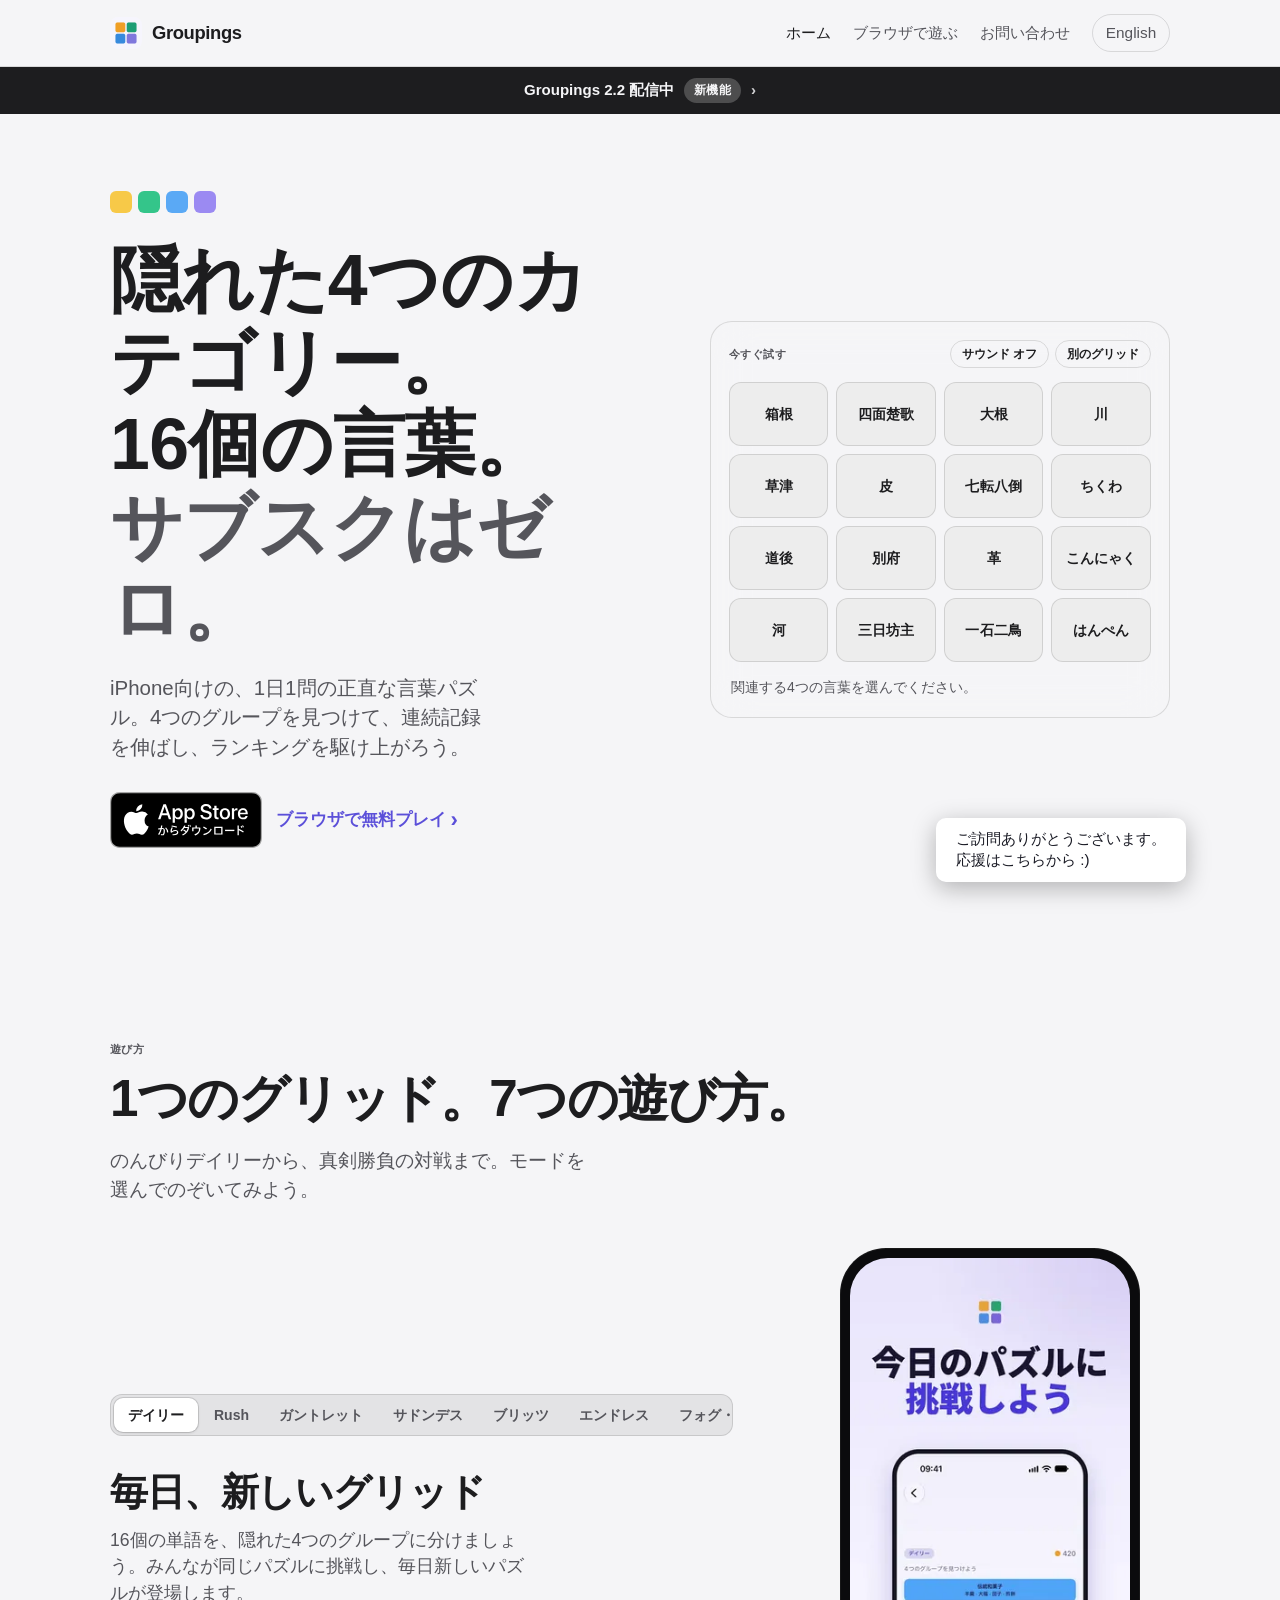
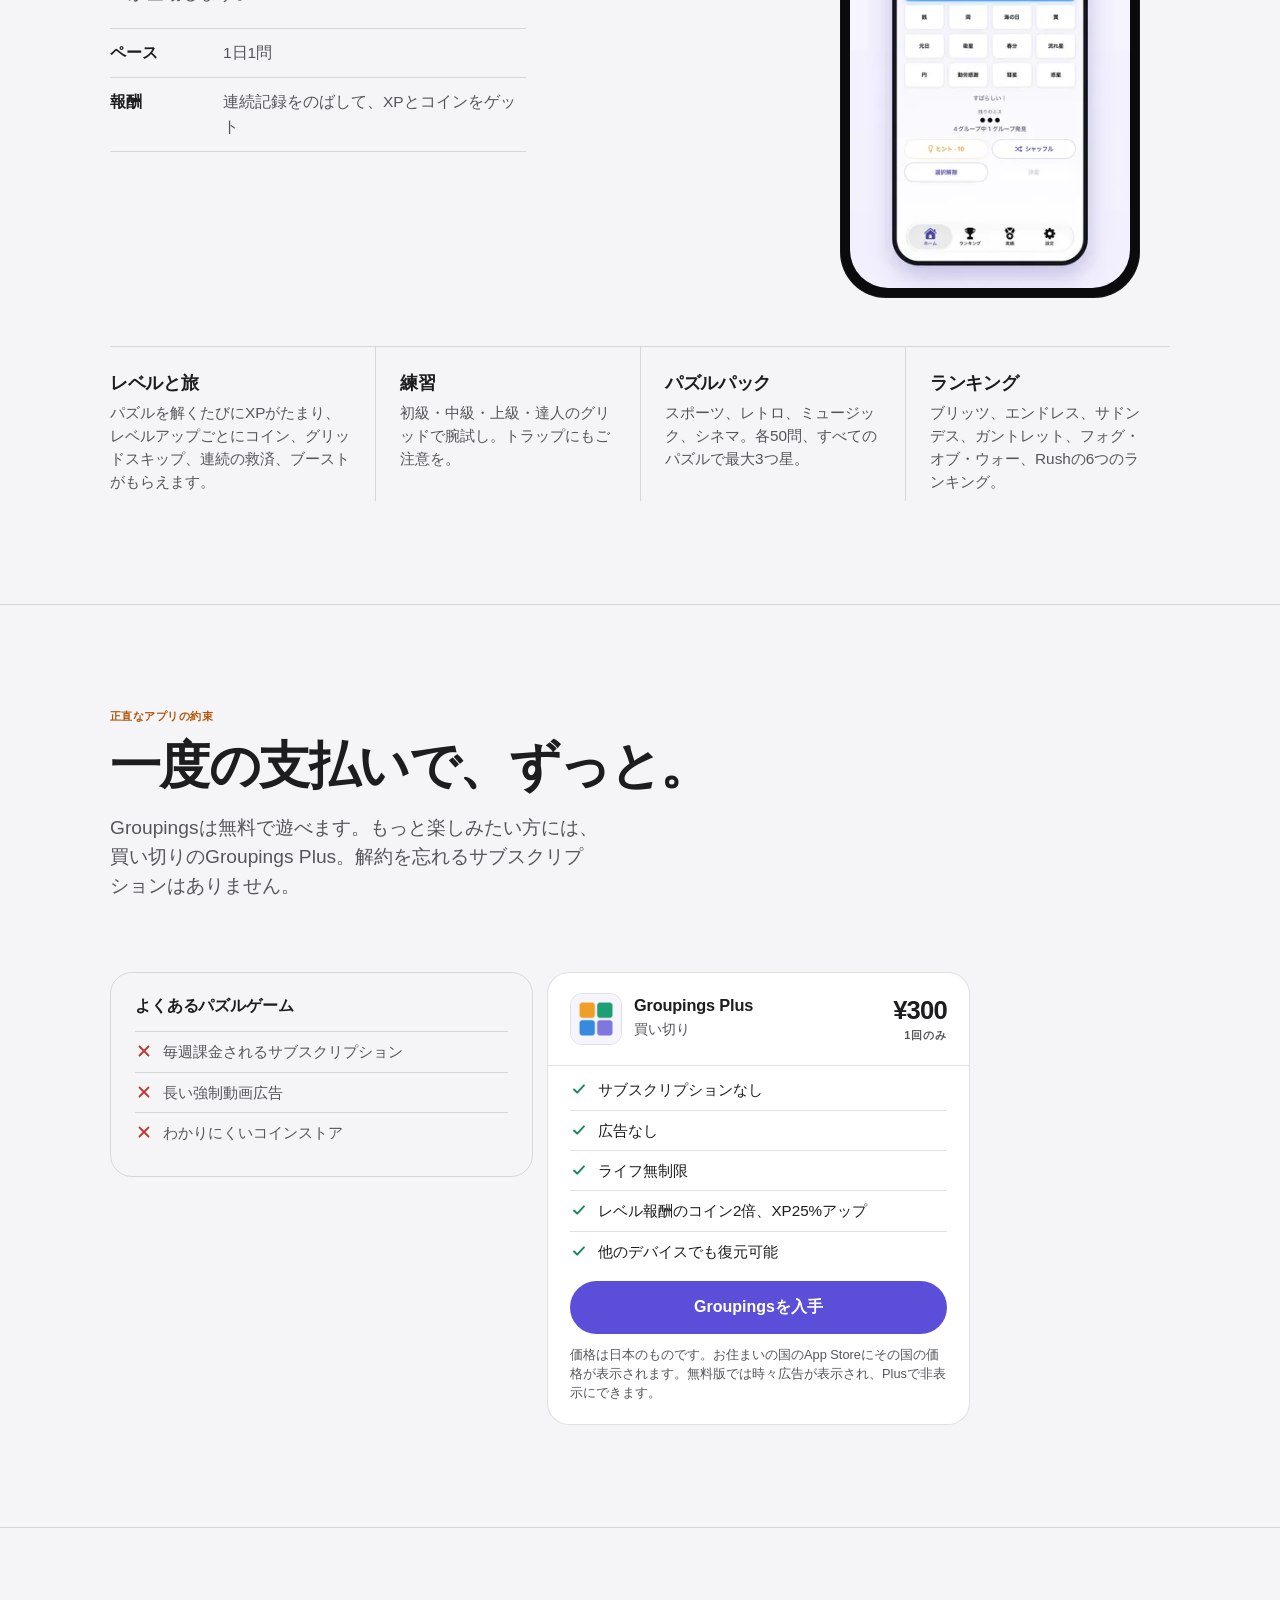
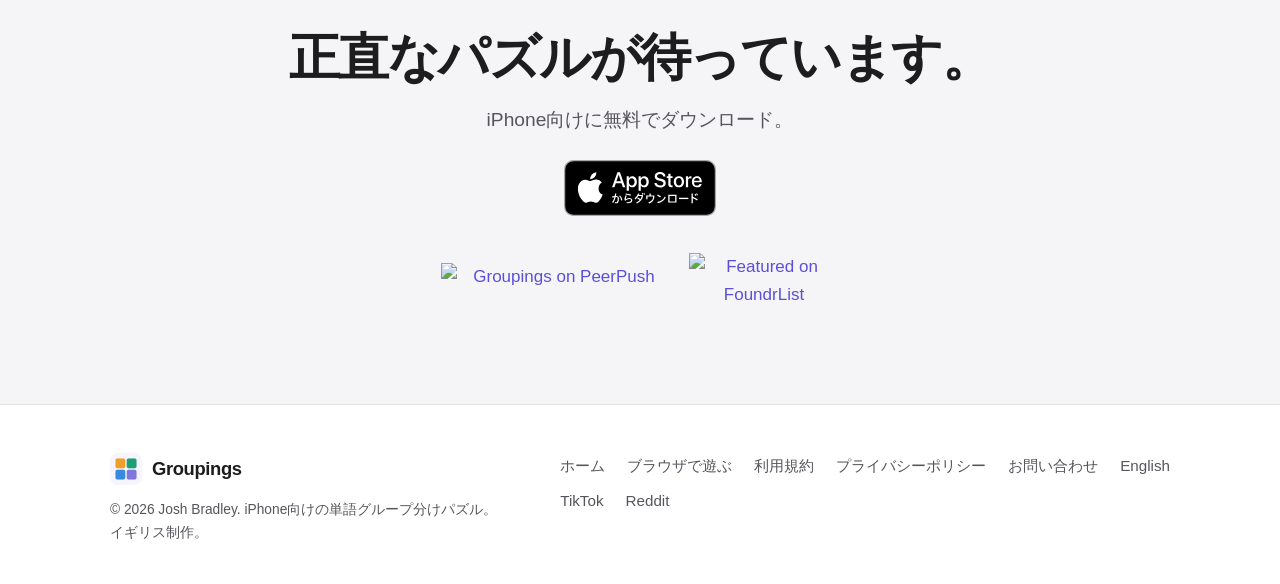
==== commit 9739f925: "Site redesign: editorial Apple-style look on every page Playable hero demo with real puzzles, device" ====
--- a/ja/index.html
+++ b/ja/index.html
@@ -28,10 +28,8 @@
   <link rel="icon" type="image/png" sizes="32x32" href="/assets/img/favicon-32.png">
   <link rel="icon" type="image/png" sizes="192x192" href="/assets/img/favicon-192.png">
   <link rel="apple-touch-icon" href="/apple-touch-icon.png">
-  <link rel="preconnect" href="https://fonts.googleapis.com">
-  <link rel="preconnect" href="https://fonts.gstatic.com" crossorigin>
-  <link href="https://fonts.googleapis.com/css2?family=Poppins:wght@500;600;700;800&family=Inter:wght@400;500;600&family=Noto+Sans+JP:wght@400;500;700&display=swap" rel="stylesheet">
-  <link rel="stylesheet" href="../assets/css/style.css?v=20261031j">
+  <link rel="stylesheet" href="../assets/css/style.css?v=20261101a">
+  <link rel="stylesheet" href="../assets/css/home.css?v=20261101c">
   <style>:root{--font-body:"Inter","Noto Sans JP",-apple-system,sans-serif;--font-head:"Poppins","Noto Sans JP",sans-serif;}</style>
 </head>
 <body>
@@ -51,179 +49,175 @@
   </header>
 
   <button class="whatsnew-bar" type="button" aria-haspopup="dialog" aria-controls="whatsnew">
-    <span>✨ Groupings 2.2 配信中</span><span class="pill">新機能</span><span class="chev" aria-hidden="true">›</span>
+    <span>Groupings 2.2 配信中</span><span class="pill">新機能</span><span class="chev" aria-hidden="true">›</span>
   </button>
 
-  <section class="hero">
-    <div class="wrap">
-      <img class="hero-icon" src="../assets/img/app-icon.png" alt="Groupings アプリアイコン">
-      <h1>毎日ひとつ、正直なパズル</h1>
-      <p class="lead">シンプルな単語グループ分けパズル。あなたと16枚のタイルだけ。ランキングの頂点を目指せますか？</p>
-      <div class="hero-cta">
-        <a class="badge-appstore" href="https://apps.apple.com/us/app/groupings-4-word-puzzle/id6804228009" aria-label="App StoreでGroupingsをダウンロード">
-          <picture>
-            <source srcset="../assets/img/appstore-badge-ja-white.svg" media="(prefers-color-scheme: dark)">
-            <img src="../assets/img/appstore-badge-ja-black.svg" alt="App Storeでダウンロード" width="152" height="56">
-          </picture>
-        </a>
-        <a class="btn btn-ghost" href="play.html">ブラウザで無料プレイ</a>
-      </div>
-      <div class="hero-shot">
-        <img src="../assets/img/screens-ja/groupings-ja-01-home.webp" alt="Groupingsのホーム画面" loading="lazy">
-      </div>
-    </div>
-  </section>
-
-  <section class="section">
-    <div class="wrap">
-
-      <div class="feature">
-        <div class="feature-media"><img src="../assets/img/screens-ja/groupings-ja-02-daily.webp" alt="デイリーパズルのグリッド" loading="lazy"></div>
-        <div class="feature-body">
-          <span class="tag tag-daily">デイリーパズル</span>
-          <h2>毎日、新しいグリッド</h2>
-          <p>毎日あたらしいデイリーパズルが登場。16個の単語を、隠れた4つのグループに分けましょう。パズルは毎日入れ替わり、同じものは二度と出ません。</p>
-        </div>
-      </div>
-      <div class="feature reverse">
-        <div class="feature-media"><img src="../assets/img/screens-ja/groupings-ja-09-journey.webp" alt="レベル報酬の旅の画面" loading="lazy"></div>
-        <div class="feature-body">
-          <span class="tag tag-journey">レベル</span>
-          <h2>レベルアップで報酬をゲット</h2>
-          <p>パズルを解くたびにXPがたまり、レベルが上がるたびに報酬がもらえます。旅を開いて、コイン、スキップ、連続の救済、ブーストなど次の報酬をチェック。Groupings Plusなら、特典のレーンがさらに加わります。</p>
-        </div>
-      </div>
-      <div class="feature">
-        <div class="feature-media"><img src="../assets/img/screens-ja/groupings-ja-03-expert.webp" alt="トラップのあるパズル" loading="lazy"></div>
-        <div class="feature-body">
-          <span class="tag tag-levels">初級・中級・上級・達人</span>
-          <h2>あなたのレベルで</h2>
-          <p>パズルは初めてですか？初級でウォームアップして、中級・上級・達人へとステップアップ。トラップにもご注意を。見た目どおりとは限りません。</p>
-        </div>
-      </div>
-      <div class="feature reverse">
-        <div class="feature-media"><img src="../assets/img/screens-ja/groupings-ja-04-blitz.webp" alt="ブリッツモード" loading="lazy"></div>
-        <div class="feature-body">
-          <span class="tag tag-blitz">ブリッツ</span>
-          <h2>腕に自信はありますか？</h2>
-          <p>制限時間と勝負。グループを正解すると時間が増え、間違えると時間が減っていきます。時間切れまでにいくつ解けますか？</p>
-        </div>
-      </div>
-      <div class="feature">
-        <div class="feature-media"><img src="../assets/img/screens-ja/groupings-ja-05-endless.webp" alt="エンドレスモード" loading="lazy"></div>
-        <div class="feature-body">
-          <span class="tag tag-endless">エンドレス</span>
-          <h2>終わりなく、どこまでも</h2>
-          <p>ゴールのないグリッドが次々と続きます。ライフが尽きるまで、どこまで行けるか挑戦しましょう。</p>
-        </div>
-      </div>
-      <div class="feature reverse">
-        <div class="feature-media"><img src="../assets/img/screens-ja/groupings-ja-06-sudden-death.webp" alt="サドンデスモード" loading="lazy"></div>
-        <div class="feature-body">
-          <span class="tag tag-sudden">サドンデス</span>
-          <h2>ミスしたら即終了</h2>
-          <p>やり直しはありません。たった1回のミスで終了です。トラップだらけのパズルが次々に登場し、報酬もゲーム内で最大級。何グループ解けるか挑戦しましょう。</p>
-        </div>
-      </div>
-      <div class="feature">
-        <div class="feature-media"><img src="../assets/img/screens-ja/groupings-ja-07-gauntlet.webp" alt="ガントレットモードのステージ表示" loading="lazy"></div>
-        <div class="feature-body">
-          <span class="tag tag-gauntlet">ガントレット</span>
-          <h2>始まりは簡単、最後は過酷</h2>
-          <p>初級から達人まで、ステージごとに難しくなる挑戦。ミスは全体で3回まで。ステージが進むほど報酬もアップします。</p>
-        </div>
-      </div>
-      <div class="feature reverse">
-        <div class="feature-media"><img src="../assets/img/screens-ja/groupings-ja-11-fog.webp" alt="言葉が隠れたフォグ・オブ・ウォー" loading="lazy"></div>
-        <div class="feature-body">
-          <span class="tag tag-fog">フォグ・オブ・ウォー</span>
-          <h2>霧の向こうを見抜け</h2>
-          <p>言葉は霧に隠れ、ヒントしか見えません。1グリッドにつき最大3回までのぞけますが、ミスは全体で3回まで。報酬はゲーム最大級。いくつのグループをクリアできますか？</p>
-        </div>
-      </div>
-      <div class="feature">
-        <div class="feature-media"><img src="../assets/img/screens-ja/groupings-ja-10-rush.webp" alt="Rush対戦の参加費選択画面" loading="lazy"></div>
-        <div class="feature-body">
-          <span class="tag tag-rush">Rush</span>
-          <h2>コインをかけて対決</h2>
-          <p>参加費を選んで、他のプレイヤーと同じグリッドで勝負。スコアは時間にミス1回ごとに10秒を足したもので、スコアが低い人がポットを獲得。勝ってレーティングとRushランキングを駆け上がろう。</p>
-        </div>
-      </div>
-      <div class="feature reverse">
-        <div class="feature-media"><img src="../assets/img/screens-ja/groupings-ja-08-leaderboard.webp" alt="ランキング画面" loading="lazy"></div>
-        <div class="feature-body">
-          <span class="tag tag-board">ランキング</span>
-          <h2>頂点を目指せ</h2>
-          <p>ブリッツ・エンドレス・サドンデス・ガントレット・フォグ・オブ・ウォー・Rushの6つのランキングで世界中のプレイヤーと勝負。1位になれますか？そして、その座を守れますか？</p>
-        </div>
-      </div>
-
-    </div>
-  </section>
-
-  <section class="section section-soft">
-    <div class="wrap center">
-      <p class="eyebrow">いろいろな遊び方</p>
-      <h2>8つの遊び方</h2>
-      <p class="lead">のんびり解くデイリーから、1対1の対決まで。</p>
-      <div class="grid" style="max-width:660px; margin:36px auto 0; text-align:left;">
-        <div class="mode-card"><span class="dot" style="background:var(--indigo)"></span><h3>デイリー</h3><p>1日1問の正直なパズル。連続記録をのばそう。</p></div>
-        <div class="mode-card"><span class="dot" style="background:var(--green)"></span><h3>練習モード</h3><p>初級・中級・上級・達人で腕を磨く。</p></div>
-        <div class="mode-card"><span class="dot" style="background:var(--orange)"></span><h3>ブリッツ</h3><p>時間と勝負。正解で持ち時間アップ。</p></div>
-        <div class="mode-card"><span class="dot" style="background:var(--blue)"></span><h3>エンドレス</h3><p>ライフが続く限り、どこまでも挑戦。</p></div>
-        <div class="mode-card"><span class="dot" style="background:#d93636"></span><h3>サドンデス</h3><p>ミスしたら即終了。報酬は最大級。</p></div>
-        <div class="mode-card"><span class="dot" style="background:var(--purple)"></span><h3>ガントレット</h3><p>始まりは簡単、最後は過酷。ステージを駆け上がれ。</p></div>
-        <div class="mode-card"><span class="dot" style="background:#64748b"></span><h3>フォグ・オブ・ウォー</h3><p>霧に隠れた言葉。のぞくのは3回まで。</p></div>
-        <div class="mode-card"><span class="dot" style="background:#c2185b"></span><h3>Rush</h3><p>コインをかけて1対1で対決。</p></div>
-      </div>
-    </div>
-  </section>
-
-  <section class="section">
-    <div class="wrap center">
-      <p class="eyebrow">2.2の新機能</p>
-      <h2>遊ぶほど成長する</h2>
-      <p class="lead">どのモードでもXPがたまり、旅の途中で報酬を集められます。</p>
-      <div class="grid" style="max-width:660px; margin:36px auto 0; text-align:left;">
-        <div class="mode-card"><span class="dot" style="background:var(--indigo)"></span><h3>レベルと旅</h3><p>レベルが上がるたびにコイン。節目にはさらに豪華な報酬。</p></div>
-        <div class="mode-card"><span class="dot" style="background:var(--blue)"></span><h3>グリッドスキップ</h3><p>エンドレス、サドンデス、ガントレット、フォグ・オブ・ウォーで詰まったグリッドを交換。</p></div>
-        <div class="mode-card"><span class="dot" style="background:var(--green)"></span><h3>連続の救済</h3><p>1日休んでも、連続記録を守れます。</p></div>
-        <div class="mode-card"><span class="dot" style="background:var(--orange)"></span><h3>2倍ブースト</h3><p>30分間、XP2倍またはコイン2倍。</p></div>
-      </div>
-    </div>
-  </section>
-
-  <section class="section">
-    <div class="wrap">
-      <div class="plus">
-        <p class="eyebrow" style="color:#fff; opacity:.85">Groupings Plus</p>
-        <h2>広告なしで、思いのままに</h2>
-        <p>買い切り ¥300。サブスクリプションはありません。</p>
-        <div class="plus-perks">
-          <span>✦ 広告なし</span>
-          <span>✦ ライフ無制限</span>
-          <span>✦ ヒントと2回目のチャンスが半額</span>
-          <span>✦ レベル報酬のコインが2倍</span>
-          <span>✦ XP25%アップと特別な報酬レーン</span>
-          <span>✦ Plusバッジと特別なタイルデザイン</span>
-          <span>✦ デバイス間で復元可能</span>
-        </div>
-      </div>
-    </div>
-  </section>
-
-  <section class="section section-soft cta-band">
-    <div class="wrap center">
-      <h2>さあ、プレイしよう</h2>
-      <p class="lead">無料ダウンロード。正直なパズルが、あなたを待っています。</p>
-      <div style="margin-top:22px;">
-        <a class="badge-appstore" href="https://apps.apple.com/us/app/groupings-4-word-puzzle/id6804228009" aria-label="App StoreでGroupingsをダウンロード">
-          <picture>
-            <source srcset="../assets/img/appstore-badge-ja-white.svg" media="(prefers-color-scheme: dark)">
-            <img src="../assets/img/appstore-badge-ja-black.svg" alt="App Storeでダウンロード" width="152" height="56">
-          </picture>
-        </a>
-      </div>
+  <!-- HERO -->
+  <section class="home-hero" aria-labelledby="hero-title">
+    <div class="wrap">
+      <div>
+        <div class="tiles-mark" aria-hidden="true"><i style="background:var(--tile-0)"></i><i style="background:var(--tile-1)"></i><i style="background:var(--tile-2)"></i><i style="background:var(--tile-3)"></i></div>
+        <h1 id="hero-title"><span>隠れた4つのカテゴリー。</span><span>16個の言葉。</span><span class="dim">サブスクはゼロ。</span></h1>
+        <p class="lede">iPhone向けの、1日1問の正直な言葉パズル。4つのグループを見つけて、連続記録を伸ばし、ランキングを駆け上がろう。</p>
+        <div class="hero-cta">
+          <a class="badge-appstore" href="https://apps.apple.com/us/app/groupings-4-word-puzzle/id6804228009" aria-label="App StoreでGroupings: 4 Word Puzzleをダウンロード">
+            <picture>
+              <source srcset="../assets/img/appstore-badge-ja-white.svg" media="(prefers-color-scheme: dark)">
+              <img src="../assets/img/appstore-badge-ja-black.svg" alt="" width="152" height="56">
+            </picture>
+          </a>
+          <a class="btn-text" href="play.html">ブラウザで無料プレイ</a>
+        </div>
+      </div>
+
+      <div class="demo" id="demo" role="group" aria-label="すぐ遊べるデモ">
+        <div class="demo-top">
+          <p class="label">今すぐ試す</p>
+          <div class="demo-tools">
+            <button class="demo-tool" type="button" id="demo-sound" aria-pressed="false">サウンド オフ</button>
+            <button class="demo-tool" type="button" id="demo-next">別のグリッド</button>
+          </div>
+        </div>
+        <div class="demo-rows" id="demo-rows"></div>
+        <div class="demo-grid" id="demo-grid" aria-label="16個の言葉のタイル。関連する4つを選んでください。"></div>
+        <div class="demo-status"><span id="demo-msg" role="status" aria-live="polite">関連する4つの言葉を選んでください。</span><span id="demo-count" aria-hidden="true"></span></div>
+        <noscript><p class="demo-foot">JavaScriptをオンにすると遊べます。または<a href="play.html">ブラウザでプレイ</a>。</p></noscript>
+      </div>
+    </div>
+  </section>
+
+  <!-- DEVICE STAGE -->
+  <section class="block" aria-labelledby="stage-title">
+    <div class="wrap">
+      <p class="label">遊び方</p>
+      <h2 id="stage-title">1つのグリッド。7つの遊び方。</h2>
+      <p class="intro">のんびりデイリーから、真剣勝負の対戦まで。モードを選んでのぞいてみよう。</p>
+
+      <div class="stage">
+        <div>
+          <div class="segmented" role="tablist" aria-label="ゲームモード" id="seg">
+            <button class="seg" role="tab" id="tab-daily" aria-controls="panel-daily" aria-selected="true">デイリー</button>
+            <button class="seg" role="tab" id="tab-rush" aria-controls="panel-rush" aria-selected="false" tabindex="-1">Rush</button>
+            <button class="seg" role="tab" id="tab-gauntlet" aria-controls="panel-gauntlet" aria-selected="false" tabindex="-1">ガントレット</button>
+            <button class="seg" role="tab" id="tab-sudden" aria-controls="panel-sudden" aria-selected="false" tabindex="-1">サドンデス</button>
+            <button class="seg" role="tab" id="tab-blitz" aria-controls="panel-blitz" aria-selected="false" tabindex="-1">ブリッツ</button>
+            <button class="seg" role="tab" id="tab-endless" aria-controls="panel-endless" aria-selected="false" tabindex="-1">エンドレス</button>
+            <button class="seg" role="tab" id="tab-fog" aria-controls="panel-fog" aria-selected="false" tabindex="-1">フォグ・オブ・ウォー</button>
+          </div>
+
+          <div class="stage-copy">
+            <div class="stage-panel" role="tabpanel" id="panel-daily" aria-labelledby="tab-daily" data-active="true">
+              <h3>毎日、新しいグリッド</h3>
+              <p>16個の単語を、隠れた4つのグループに分けましょう。みんなが同じパズルに挑戦し、毎日新しいパズルが登場します。</p>
+              <ul class="facts-list"><li><b>ペース</b>1日1問</li><li><b>報酬</b>連続記録をのばして、XPとコインをゲット</li></ul>
+            </div>
+            <div class="stage-panel" role="tabpanel" id="panel-rush" aria-labelledby="tab-rush" aria-hidden="true">
+              <h3>コインをかけて対決</h3>
+              <p>参加費を選んで、他のプレイヤーと同じグリッドで勝負。速くミスなく解いた人がポットを獲得します。</p>
+              <ul class="facts-list"><li><b>スコア</b>かかった時間に、ミス1回ごとに10秒を加算</li><li><b>勝利</b>スコアが低い人がポットを獲得し、Rushレーティングが上昇</li></ul>
+            </div>
+            <div class="stage-panel" role="tabpanel" id="panel-gauntlet" aria-labelledby="tab-gauntlet" aria-hidden="true">
+              <h3>始まりは簡単、最後は過酷</h3>
+              <p>初級から達人まで、ステージごとに難しくなる挑戦。ステージが進むほど報酬もアップします。</p>
+              <ul class="facts-list"><li><b>ステージ</b>初級、中級、上級、達人</li><li><b>制限</b>ミスは全体で3回まで</li></ul>
+            </div>
+            <div class="stage-panel" role="tabpanel" id="panel-sudden" aria-labelledby="tab-sudden" aria-hidden="true">
+              <h3>ミスしたら即終了</h3>
+              <p>やり直しはありません。トラップだらけのパズルが次々に登場し、報酬もゲーム内で最大級です。</p>
+              <ul class="facts-list"><li><b>制限</b>たった1回のミスで終了</li><li><b>スコア</b>何グループ解けますか？</li></ul>
+            </div>
+            <div class="stage-panel" role="tabpanel" id="panel-blitz" aria-labelledby="tab-blitz" aria-hidden="true">
+              <h3>腕に自信はありますか？</h3>
+              <p>制限時間と勝負。正解すると時間が増え、間違えると減っていきます。時間切れまでにいくつ解けますか？</p>
+              <ul class="facts-list"><li><b>時間</b>延ばせるカウントダウン</li><li><b>ランキング</b>専用のランキング</li></ul>
+            </div>
+            <div class="stage-panel" role="tabpanel" id="panel-endless" aria-labelledby="tab-endless" aria-hidden="true">
+              <h3>終わりなく、どこまでも</h3>
+              <p>ゴールのないグリッドが次々と続きます。ライフが尽きるまで、どこまで行けるか挑戦しましょう。</p>
+              <ul class="facts-list"><li><b>ペース</b>自分のペースで、タイマーなし</li><li><b>ランキング</b>専用のランキング</li></ul>
+            </div>
+            <div class="stage-panel" role="tabpanel" id="panel-fog" aria-labelledby="tab-fog" aria-hidden="true">
+              <h3>霧の向こうを見抜け</h3>
+              <p>言葉は霧に隠れ、ヒントしか見えません。1グリッドにつき最大3回までのぞけます。</p>
+              <ul class="facts-list"><li><b>制限</b>ミスは全体で3回まで</li><li><b>報酬</b>ゲーム最大級のコイン報酬</li></ul>
+            </div>
+          </div>
+        </div>
+
+        <div class="device" aria-live="off">
+          <div class="device-screen" id="device-screen">
+            <picture data-for="daily" data-active="true"><source type="image/webp" srcset="../assets/img/stage-ja/daily-320.webp 1x, ../assets/img/stage-ja/daily-640.webp 2x"><img src="../assets/img/stage-ja/daily-640.webp" width="320" height="693" alt="デイリーパズル：16個の単語タイルが並ぶ4×4のグリッド"></picture>
+            <picture data-for="rush"><source type="image/webp" srcset="../assets/img/stage-ja/rush-320.webp 1x, ../assets/img/stage-ja/rush-640.webp 2x"><img src="../assets/img/stage-ja/rush-640.webp" width="320" height="693" alt="Rush対戦：他のプレイヤーと同じグリッドで遊ぶ前に、コインの参加費を選ぶ画面" loading="lazy"></picture>
+            <picture data-for="gauntlet"><source type="image/webp" srcset="../assets/img/stage-ja/gauntlet-320.webp 1x, ../assets/img/stage-ja/gauntlet-640.webp 2x"><img src="../assets/img/stage-ja/gauntlet-640.webp" width="320" height="693" alt="ガントレット：現在のステージを表示したパズルグリッド" loading="lazy"></picture>
+            <picture data-for="sudden"><source type="image/webp" srcset="../assets/img/stage-ja/sudden-320.webp 1x, ../assets/img/stage-ja/sudden-640.webp 2x"><img src="../assets/img/stage-ja/sudden-640.webp" width="320" height="693" alt="サドンデス：ライフが1つだけ残った単語グリッド" loading="lazy"></picture>
+            <picture data-for="blitz"><source type="image/webp" srcset="../assets/img/stage-ja/blitz-320.webp 1x, ../assets/img/stage-ja/blitz-640.webp 2x"><img src="../assets/img/stage-ja/blitz-640.webp" width="320" height="693" alt="ブリッツ：上にカウントダウンタイマーがある単語グリッド" loading="lazy"></picture>
+            <picture data-for="endless"><source type="image/webp" srcset="../assets/img/stage-ja/endless-320.webp 1x, ../assets/img/stage-ja/endless-640.webp 2x"><img src="../assets/img/stage-ja/endless-640.webp" width="320" height="693" alt="エンドレス：ライフを表示した、ゴールのない単語グリッド" loading="lazy"></picture>
+            <picture data-for="fog"><source type="image/webp" srcset="../assets/img/stage-ja/fog-320.webp 1x, ../assets/img/stage-ja/fog-640.webp 2x"><img src="../assets/img/stage-ja/fog-640.webp" width="320" height="693" alt="フォグ・オブ・ウォー：霧に隠れ、ヒントだけが見える単語タイル" loading="lazy"></picture>
+          </div>
+        </div>
+      </div>
+
+      <div class="more">
+        <div><h3>レベルと旅</h3><p>パズルを解くたびにXPがたまり、レベルアップごとにコイン、グリッドスキップ、連続の救済、ブーストがもらえます。</p></div>
+        <div><h3>練習</h3><p>初級・中級・上級・達人のグリッドで腕試し。トラップにもご注意を。</p></div>
+        <div><h3>パズルパック</h3><p>スポーツ、レトロ、ミュージック、シネマ。各50問、すべてのパズルで最大3つ星。</p></div>
+        <div><h3>ランキング</h3><p>ブリッツ、エンドレス、サドンデス、ガントレット、フォグ・オブ・ウォー、Rushの6つのランキング。</p></div>
+      </div>
+    </div>
+  </section>
+
+  <!-- HONEST APP GUARANTEE -->
+  <section class="block" aria-labelledby="honest-title">
+    <div class="wrap">
+      <div class="honest">
+        <div>
+          <p class="label amber">正直なアプリの約束</p>
+          <h2 id="honest-title">一度の支払いで、ずっと。</h2>
+          <p class="intro">Groupingsは無料で遊べます。もっと楽しみたい方には、買い切りのGroupings Plus。解約を忘れるサブスクリプションはありません。</p>
+        </div>
+        <div class="compare">
+          <div class="panel muted">
+            <h3>よくあるパズルゲーム</h3>
+            <ul>
+              <li><svg viewBox="0 0 20 20" fill="none" stroke="currentColor" stroke-width="2" stroke-linecap="round" aria-hidden="true"><path d="M5 5l10 10M15 5L5 15"/></svg>毎週課金されるサブスクリプション</li>
+              <li><svg viewBox="0 0 20 20" fill="none" stroke="currentColor" stroke-width="2" stroke-linecap="round" aria-hidden="true"><path d="M5 5l10 10M15 5L5 15"/></svg>長い強制動画広告</li>
+              <li><svg viewBox="0 0 20 20" fill="none" stroke="currentColor" stroke-width="2" stroke-linecap="round" aria-hidden="true"><path d="M5 5l10 10M15 5L5 15"/></svg>わかりにくいコインストア</li>
+            </ul>
+          </div>
+          <div class="panel iap">
+            <div class="iap-head">
+              <img src="../assets/img/app-icon.png" alt="" width="52" height="52">
+              <div><b>Groupings Plus</b><small>買い切り</small></div>
+              <div class="iap-price">¥300<small>1回のみ</small></div>
+            </div>
+            <ul>
+              <li class="ok"><svg viewBox="0 0 20 20" fill="none" stroke="currentColor" stroke-width="2.2" stroke-linecap="round" stroke-linejoin="round" aria-hidden="true"><path d="M4.5 10.5l3.5 3.5 7.5-8"/></svg>サブスクリプションなし</li>
+              <li class="ok"><svg viewBox="0 0 20 20" fill="none" stroke="currentColor" stroke-width="2.2" stroke-linecap="round" stroke-linejoin="round" aria-hidden="true"><path d="M4.5 10.5l3.5 3.5 7.5-8"/></svg>広告なし</li>
+              <li class="ok"><svg viewBox="0 0 20 20" fill="none" stroke="currentColor" stroke-width="2.2" stroke-linecap="round" stroke-linejoin="round" aria-hidden="true"><path d="M4.5 10.5l3.5 3.5 7.5-8"/></svg>ライフ無制限</li>
+              <li class="ok"><svg viewBox="0 0 20 20" fill="none" stroke="currentColor" stroke-width="2.2" stroke-linecap="round" stroke-linejoin="round" aria-hidden="true"><path d="M4.5 10.5l3.5 3.5 7.5-8"/></svg>レベル報酬のコイン2倍、XP25%アップ</li>
+              <li class="ok"><svg viewBox="0 0 20 20" fill="none" stroke="currentColor" stroke-width="2.2" stroke-linecap="round" stroke-linejoin="round" aria-hidden="true"><path d="M4.5 10.5l3.5 3.5 7.5-8"/></svg>他のデバイスでも復元可能</li>
+            </ul>
+            <div class="iap-foot">
+              <a class="btn" href="https://apps.apple.com/us/app/groupings-4-word-puzzle/id6804228009">Groupingsを入手</a>
+              <p>価格は日本のものです。お住まいの国のApp Storeにその国の価格が表示されます。無料版では時々広告が表示され、Plusで非表示にできます。</p>
+            </div>
+          </div>
+        </div>
+      </div>
+    </div>
+  </section>
+
+  <!-- CLOSING -->
+  <section class="block closing" aria-labelledby="close-title">
+    <div class="wrap">
+      <h2 id="close-title">正直なパズルが待っています。</h2>
+      <p class="intro">iPhone向けに無料でダウンロード。</p>
+      <a class="badge-appstore" href="https://apps.apple.com/us/app/groupings-4-word-puzzle/id6804228009" aria-label="App StoreでGroupings: 4 Word Puzzleをダウンロード">
+        <picture>
+          <source srcset="../assets/img/appstore-badge-ja-white.svg" media="(prefers-color-scheme: dark)">
+          <img src="../assets/img/appstore-badge-ja-black.svg" alt="" width="152" height="56" loading="lazy">
+        </picture>
+      </a>
       <div style="margin-top:28px; display:flex; flex-wrap:wrap; justify-content:center; align-items:center; gap:18px;">
         <a href="https://peerpush.com/p/groupings" target="_blank" rel="noopener">
           <img src="https://peerpush.com/p/groupings/badge.png" alt="Groupings on PeerPush" style="width: 230px; max-width: 100%;" loading="lazy">
@@ -265,7 +259,7 @@
         <h2 id="whatsnew-title">Groupings 2.2 の新機能</h2>
         <p>レベル、Rush対戦、フォグ・オブ・ウォー。App Storeで配信中です。</p>
       </div>
-      <button class="whatsnew-close" type="button" aria-label="閉じる">✕</button>
+      <button class="whatsnew-close" type="button" aria-label="閉じる"><svg viewBox="0 0 20 20" width="14" height="14" fill="none" stroke="currentColor" stroke-width="2.2" stroke-linecap="round" aria-hidden="true"><path d="M5 5l10 10M15 5L5 15"/></svg></button>
     </div>
     <div class="whatsnew-body">
       <h3>レベルと旅</h3>
@@ -295,7 +289,9 @@
     </div>
   </dialog>
 
-  <script src="../assets/js/main.js?v=20261031j"></script>
+  <script src="../assets/js/hero-puzzles.js?v=20261101a"></script>
+  <script src="../assets/js/hero.js?v=20261101a"></script>
+  <script src="../assets/js/main.js?v=20261101a"></script>
   <script data-name="BMC-Widget" data-cfasync="false" src="https://cdnjs.buymeacoffee.com/1.0.0/widget.prod.min.js" data-id="JoshBradley" data-description="Support me on Buy me a coffee!" data-message="" data-color="#BD5FFF" data-position="Right" data-x_margin="18" data-y_margin="18"></script>
 </body>
 </html>
--- a/assets/css/style.css
+++ b/assets/css/style.css
@@ -9,55 +9,58 @@
   --green:  #1e9e6e;
   --blue:   #3b86de;
   --purple: #8370d8;
-  --indigo: #5b4fd9;   /* primary accent / links / "honest" */
+  --indigo: #5b4fd9;   /* primary accent / links */
   --indigo-ink: #4a3fc4;
-
-  /* Light theme surfaces */
-  --bg:        #ffffff;
-  --bg-soft:   #f5f4fd;
-  --bg-hero:   linear-gradient(180deg, #eeebfb 0%, #f7f6fe 60%, #ffffff 100%);
+  --amber-ink: #b45309; /* text-safe amber on light surfaces */
+
+  /* Light theme surfaces (Apple-style canvas) */
+  --bg:        #f5f5f7;
+  --bg-soft:   #ffffff;
+  --bg-hero:   #f5f5f7;
   --card:      #ffffff;
-  --border:    #e8e6f3;
-  --fg:        #1a1b25;
-  --fg-muted:  #5b5f70;
-  --shadow:    0 10px 30px rgba(44, 38, 92, 0.10);
-  --shadow-sm: 0 4px 14px rgba(44, 38, 92, 0.08);
+  --border:    rgba(0, 0, 0, 0.12);
+  --fg:        #1d1d1f;
+  --fg-muted:  #55555b;
+  --shadow:    0 1px 2px rgba(0, 0, 0, 0.06);
+  --shadow-sm: 0 1px 1px rgba(0, 0, 0, 0.04);
 
   --radius:    18px;
   --radius-lg: 28px;
   --maxw:      1100px;
 
-  --font-head: "Poppins", -apple-system, BlinkMacSystemFont, "Segoe UI", sans-serif;
-  --font-body: "Inter", -apple-system, BlinkMacSystemFont, "Segoe UI", Roboto, sans-serif;
+  --font-head: -apple-system, BlinkMacSystemFont, "SF Pro Display", "SF Pro Text", "Helvetica Neue", Helvetica, Arial, sans-serif;
+  --font-body: -apple-system, BlinkMacSystemFont, "SF Pro Text", "SF Pro Display", "Helvetica Neue", Helvetica, Arial, sans-serif;
 }
 
 :root:not([data-theme="light"]) {
   @media (prefers-color-scheme: dark) {
-    --bg:        #0f1016;
-    --bg-soft:   #16172099;
-    --bg-hero:   linear-gradient(180deg, #191a2e 0%, #121320 60%, #0f1016 100%);
-    --card:      #171826;
-    --border:    #272842;
-    --fg:        #f2f3f9;
-    --fg-muted:  #a7adc2;
-    --shadow:    0 12px 34px rgba(0, 0, 0, 0.45);
-    --shadow-sm: 0 4px 16px rgba(0, 0, 0, 0.4);
-    --indigo:    #8b82f0;
-    --indigo-ink:#a79fff;
+    --bg:        #000000;
+    --bg-soft:   #1c1c1e;
+    --bg-hero:   #000000;
+    --card:      #1c1c1e;
+    --border:    rgba(255, 255, 255, 0.14);
+    --fg:        #f5f5f7;
+    --fg-muted:  #a1a1a6;
+    --shadow:    0 1px 2px rgba(0, 0, 0, 0.5);
+    --shadow-sm: 0 1px 1px rgba(0, 0, 0, 0.4);
+    --indigo:    #9a92f5;
+    --indigo-ink:#b1abff;
+    --amber-ink: #f5b95a;
   }
 }
 :root[data-theme="dark"] {
-  --bg:        #0f1016;
-  --bg-soft:   #16172099;
-  --bg-hero:   linear-gradient(180deg, #191a2e 0%, #121320 60%, #0f1016 100%);
-  --card:      #171826;
-  --border:    #272842;
-  --fg:        #f2f3f9;
-  --fg-muted:  #a7adc2;
-  --shadow:    0 12px 34px rgba(0, 0, 0, 0.45);
-  --shadow-sm: 0 4px 16px rgba(0, 0, 0, 0.4);
-  --indigo:    #8b82f0;
-  --indigo-ink:#a79fff;
+  --bg:        #000000;
+  --bg-soft:   #1c1c1e;
+  --bg-hero:   #000000;
+  --card:      #1c1c1e;
+  --border:    rgba(255, 255, 255, 0.14);
+  --fg:        #f5f5f7;
+  --fg-muted:  #a1a1a6;
+  --shadow:    0 1px 2px rgba(0, 0, 0, 0.5);
+  --shadow-sm: 0 1px 1px rgba(0, 0, 0, 0.4);
+  --indigo:    #9a92f5;
+  --indigo-ink:#b1abff;
+  --amber-ink: #f5b95a;
 }
 
 /* ---- Base ---- */
@@ -73,7 +76,7 @@
   -webkit-font-smoothing: antialiased;
   text-rendering: optimizeLegibility;
 }
-h1, h2, h3 { font-family: var(--font-head); line-height: 1.12; letter-spacing: -0.02em; margin: 0 0 .4em; }
+h1, h2, h3 { font-family: var(--font-head); line-height: 1.12; letter-spacing: -0.025em; margin: 0 0 .4em; }
 h1 { font-size: clamp(2.3rem, 6vw, 3.8rem); font-weight: 800; }
 h2 { font-size: clamp(1.7rem, 4vw, 2.6rem); font-weight: 700; }
 h3 { font-size: 1.25rem; font-weight: 700; }
@@ -114,8 +117,8 @@
 .nav {
   position: sticky; top: 0; z-index: 50;
   background: color-mix(in srgb, var(--bg) 86%, transparent);
-  backdrop-filter: saturate(160%) blur(12px);
-  -webkit-backdrop-filter: saturate(160%) blur(12px);
+  backdrop-filter: saturate(180%) blur(20px);
+  -webkit-backdrop-filter: saturate(180%) blur(20px);
   border-bottom: 1px solid var(--border);
 }
 .nav .wrap { display: flex; align-items: center; gap: 18px; height: 66px; }
@@ -301,3 +304,52 @@
 .coffee-note.show { opacity: 1; transform: none; }
 @media (max-width: 420px) { .coffee-note { padding: 0 14px; font-size: .88rem; } }
 @media (prefers-reduced-motion: reduce) { .coffee-note { transition: opacity .2s ease; transform: none; } }
+
+/* ---- Editorial refresh, shared by every page ---- */
+:root {
+  --ease: cubic-bezier(0.32, 0.72, 0, 1);
+  --hair: var(--border);
+  --glass: color-mix(in srgb, var(--bg) 72%, transparent);
+  --surface: var(--card);
+}
+
+/* Small uppercase labels */
+.label, .eyebrow {
+  font-family: var(--font-head); font-size: 11px; font-weight: 600; letter-spacing: 0.08em;
+  text-transform: uppercase; color: var(--fg-muted); margin: 0 0 14px;
+}
+.label.amber { color: var(--amber-ink); }
+
+/* ---- Existing banners restyled ---- */
+.whatsnew-bar { background: var(--fg); color: var(--bg); font-weight: 600; }
+.whatsnew-bar .pill { background: color-mix(in srgb, var(--bg) 22%, transparent); letter-spacing: .02em; }
+.weekend-bar { background: #f7c948; color: #231a00; }
+.footer { background: var(--bg-soft); }
+.nav { border-bottom: 1px solid var(--hair); }
+.brand { letter-spacing: -0.02em; }
+.btn { box-shadow: none; }
+.btn:hover { box-shadow: none; transform: none; opacity: .9; }
+.btn-ghost { border: 1px solid var(--hair); }
+.badge-appstore { transition: opacity .2s var(--ease), transform .2s var(--ease); }
+.badge-appstore:hover { transform: none; opacity: .85; }
+.badge-appstore:active { transform: scale(.97); }
+.whatsnew-sheet { box-shadow: none; border: 1px solid var(--hair); background: color-mix(in srgb, var(--card) 92%, transparent); backdrop-filter: blur(20px); -webkit-backdrop-filter: blur(20px); }
+.whatsnew-close { background: color-mix(in srgb, var(--fg) 10%, transparent); }
+
+/* Visible focus (WCAG 2.2 AA) */
+:where(a, button, [tabindex]):focus-visible { outline: 3px solid var(--indigo); outline-offset: 3px; border-radius: 8px; }
+.tile:focus-visible { outline-offset: 2px; }
+
+
+/* Legal pages, contact, press */
+.legal h1 { font-weight: 700; letter-spacing: -0.03em; }
+.legal h2 { border-top: 1px solid var(--hair); padding-top: 1.5rem; font-size: 1.25rem; letter-spacing: -0.02em; }
+.legal .updated { font-size: 11px; letter-spacing: .08em; text-transform: uppercase; font-weight: 600; margin-bottom: 1.6rem; }
+.contact-card { border-radius: 22px; box-shadow: none; background: var(--glass); -webkit-backdrop-filter: saturate(180%) blur(20px); backdrop-filter: saturate(180%) blur(20px); }
+.contact-email { font-weight: 600; letter-spacing: -0.02em; }
+.facts { border-top: 1px solid var(--hair); gap: 0 22px; }
+.facts dt, .facts dd { padding: 11px 0; border-bottom: 1px solid var(--hair); }
+.press-assets img { box-shadow: none; border: 1px solid var(--hair); }
+.footer { border-top: 1px solid var(--hair); }
+h1 { letter-spacing: -0.03em; }
+html[lang="ja"] .label, html[lang="ja"] .eyebrow { letter-spacing: 0.04em; }
--- a/assets/css/home.css
+++ b/assets/css/home.css
@@ -0,0 +1,206 @@
+/* ============================================================
+   Groupings home page: editorial, native-feeling layout
+   ============================================================ */
+
+:root {
+  --ease: cubic-bezier(0.32, 0.72, 0, 1);
+  --tile-0: #f7c948; --tile-0-ink: #231a00;   /* yellow */
+  --tile-1: #34c58a; --tile-1-ink: #04241a;   /* green */
+  --tile-2: #5aa9f5; --tile-2-ink: #031f3d;   /* blue */
+  --tile-3: #9b8af2; --tile-3-ink: #170f3d;   /* purple */
+  --glass: color-mix(in srgb, var(--bg) 72%, transparent);
+  --surface: var(--card);
+  --hair: var(--border);
+}
+
+/* Small uppercase labels */
+.label {
+  font-family: var(--font-head); font-size: 11px; font-weight: 600; letter-spacing: 0.08em;
+  text-transform: uppercase; color: var(--fg-muted); margin: 0 0 14px;
+}
+.label.amber { color: var(--amber-ink); }
+
+/* ---- Hero ---- */
+.home-hero { padding: clamp(36px, 6vw, 84px) 0 clamp(44px, 7vw, 96px); background: var(--bg); }
+.home-hero .wrap { display: grid; grid-template-columns: minmax(0, 1.05fr) minmax(0, 0.95fr); gap: clamp(28px, 5vw, 72px); align-items: center; }
+.home-hero h1 { font-size: clamp(2.5rem, 5.6vw, 4.5rem); line-height: 1.04; font-weight: 700; letter-spacing: -0.03em; margin: 0 0 22px; }
+.home-hero h1 span { display: block; }
+.home-hero h1 .dim { color: var(--fg-muted); }
+.home-hero .lede { font-size: clamp(1.05rem, 1.6vw, 1.3rem); max-width: 34ch; line-height: 1.45; margin-bottom: 30px; }
+.home-hero .hero-cta { justify-content: flex-start; }
+.home-hero .tiles-mark { display: flex; gap: 6px; margin-bottom: 26px; }
+.home-hero .tiles-mark i { width: 22px; height: 22px; border-radius: 6px; display: block; }
+
+.btn-text { font-weight: 600; color: var(--indigo); display: inline-flex; align-items: center; gap: 4px; }
+.btn-text::after { content: "›"; font-size: 1.3em; line-height: 1; transition: transform .25s var(--ease); }
+.btn-text:hover { text-decoration: none; }
+.btn-text:hover::after { transform: translateX(3px); }
+
+/* ---- Instant play demo ---- */
+.demo {
+  background: var(--glass); border: 1px solid var(--hair); border-radius: 22px; padding: 18px;
+  -webkit-backdrop-filter: saturate(180%) blur(20px); backdrop-filter: saturate(180%) blur(20px);
+  max-width: 460px; width: 100%; justify-self: end;
+}
+.demo-top { display: flex; align-items: center; justify-content: space-between; gap: 10px; margin-bottom: 14px; }
+.demo-top .label { margin: 0; }
+.demo-tools { display: flex; gap: 6px; }
+.demo-tool {
+  font: 600 12px/1 var(--font-head); color: var(--fg); background: transparent; cursor: pointer;
+  border: 1px solid var(--hair); border-radius: 999px; padding: 7px 11px; transition: background .2s var(--ease), transform .2s var(--ease);
+}
+.demo-tool:hover { background: color-mix(in srgb, var(--fg) 7%, transparent); }
+.demo-tool:active { transform: scale(.96); }
+.demo-tool[aria-pressed="true"] { background: var(--fg); color: var(--bg); }
+
+.demo-rows { display: grid; gap: 8px; }
+.demo-rows:empty { display: none; }
+.demo-rows { margin-bottom: 8px; }
+.demo-banner {
+  border-radius: 12px; padding: 10px 14px; text-align: center; min-height: 64px; display: flex; flex-direction: column; justify-content: center;
+  animation: banner-in .5s var(--ease) both;
+}
+.demo-banner b { font: 700 12px/1.2 var(--font-head); letter-spacing: .08em; text-transform: uppercase; }
+.demo-banner span { font-size: 14px; margin-top: 3px; font-weight: 500; }
+.demo-banner.t0 { background: var(--tile-0); color: var(--tile-0-ink); }
+.demo-banner.t1 { background: var(--tile-1); color: var(--tile-1-ink); }
+.demo-banner.t2 { background: var(--tile-2); color: var(--tile-2-ink); }
+.demo-banner.t3 { background: var(--tile-3); color: var(--tile-3-ink); }
+@keyframes banner-in { from { opacity: 0; transform: scale(.94); } to { opacity: 1; transform: none; } }
+
+.demo-grid { display: grid; grid-template-columns: repeat(4, 1fr); gap: 8px; }
+.demo-grid:empty { display: none; }
+.tile {
+  appearance: none; font: 600 clamp(11px, 2.7vw, 14px)/1.15 var(--font-head); letter-spacing: .01em; text-transform: uppercase;
+  height: 64px; padding: 4px; border-radius: 12px; cursor: pointer; display: grid; place-items: center; text-align: center;
+  color: var(--fg); background: color-mix(in srgb, var(--fg) 8%, var(--surface)); border: 1px solid var(--hair);
+  transition: transform .22s var(--ease), background .22s var(--ease), color .22s var(--ease);
+  word-break: break-word; hyphens: auto; touch-action: manipulation; -webkit-tap-highlight-color: transparent;
+}
+.tile:hover { background: color-mix(in srgb, var(--fg) 13%, var(--surface)); }
+.tile:active { transform: scale(.96); }
+.tile[aria-pressed="true"] { background: var(--fg); color: var(--bg); transform: scale(.96); border-color: var(--fg); }
+.tile.shake { animation: shake .42s var(--ease); }
+@keyframes shake { 20% { transform: translateX(-6px) scale(.96); } 40% { transform: translateX(5px) scale(.96); } 60% { transform: translateX(-3px) scale(.96); } 80% { transform: translateX(2px) scale(.96); } }
+
+.demo-status { margin: 14px 2px 0; font-size: 14px; color: var(--fg-muted); min-height: 1.5em; display: flex; justify-content: space-between; gap: 10px; }
+.demo-status strong { color: var(--fg); font-weight: 600; }
+.demo-foot { margin-top: 6px; font-size: 13px; }
+
+/* ---- Section scaffolding ---- */
+.block { padding: clamp(56px, 8vw, 112px) 0; }
+.block + .block { border-top: 1px solid var(--hair); }
+.block h2 { font-size: clamp(2rem, 4.2vw, 3.2rem); font-weight: 700; letter-spacing: -0.03em; line-height: 1.06; max-width: 18ch; }
+.block .intro { font-size: clamp(1.05rem, 1.5vw, 1.25rem); max-width: 46ch; line-height: 1.5; }
+
+/* ---- Device stage ---- */
+.stage { display: grid; grid-template-columns: minmax(0, 1fr) minmax(0, 360px); gap: clamp(28px, 6vw, 88px); align-items: center; margin-top: 44px; }
+.stage > * { min-width: 0; }
+.segmented {
+  display: inline-flex; gap: 2px; padding: 3px; border-radius: 12px; max-width: 100%;
+  background: color-mix(in srgb, var(--fg) 8%, transparent); border: 1px solid var(--hair);
+  overflow-x: auto; scrollbar-width: none; -webkit-overflow-scrolling: touch;
+}
+.segmented::-webkit-scrollbar { display: none; }
+.seg {
+  appearance: none; border: 0; background: transparent; cursor: pointer; white-space: nowrap; flex: none;
+  font: 600 14px/1 var(--font-head); color: var(--fg-muted); padding: 10px 14px; border-radius: 9px;
+  transition: color .25s var(--ease), background .25s var(--ease), transform .2s var(--ease);
+}
+.seg:hover { color: var(--fg); }
+.seg:active { transform: scale(.96); }
+.seg[aria-selected="true"] { background: var(--surface); color: var(--fg); box-shadow: 0 0 0 1px var(--hair), 0 1px 3px rgba(0,0,0,.12); }
+
+.stage-copy { min-height: 260px; margin-top: 34px; position: relative; }
+.stage-panel { position: absolute; inset: 0 auto auto 0; width: 100%; opacity: 0; transform: translateY(14px); pointer-events: none; transition: opacity .5s var(--ease), transform .6s var(--ease); }
+.stage-panel[data-active="true"] { opacity: 1; transform: none; pointer-events: auto; position: relative; }
+.stage-panel h3 { font-size: clamp(1.7rem, 3vw, 2.4rem); letter-spacing: -0.03em; margin-bottom: 14px; }
+.stage-panel p { font-size: 1.1rem; max-width: 44ch; line-height: 1.5; }
+.facts-list { list-style: none; margin: 22px 0 0; padding: 0; border-top: 1px solid var(--hair); max-width: 44ch; }
+.facts-list li { padding: 11px 0; border-bottom: 1px solid var(--hair); font-size: .97rem; color: var(--fg-muted); display: flex; gap: 12px; }
+.facts-list li b { color: var(--fg); font-weight: 600; flex: none; min-width: 6.5em; }
+
+.device {
+  position: relative; width: min(100%, 300px); margin: 0 auto; aspect-ratio: 924 / 2000; border-radius: 46px; padding: 9px;
+  background: #0b0b0d; border: 1px solid var(--hair); outline: 1px solid rgba(255,255,255,.06); outline-offset: -1px;
+}
+.device-screen { position: relative; width: 100%; height: 100%; border-radius: 38px; overflow: hidden; background: #000; }
+.device-screen picture { position: absolute; inset: 0; opacity: 0; transform: translateX(28px) scale(.985); transition: opacity .55s var(--ease), transform .7s var(--ease); }
+.device-screen picture[data-active="true"] { opacity: 1; transform: none; }
+.device-screen img { width: 100%; height: 100%; object-fit: cover; display: block; }
+
+/* ---- More to play ---- */
+.more { display: grid; grid-template-columns: repeat(4, minmax(0, 1fr)); margin-top: 48px; border-top: 1px solid var(--hair); }
+.more > div { padding: 26px 24px 8px 0; }
+.more > div + div { padding-left: 24px; border-left: 1px solid var(--hair); }
+.more h3 { font-size: 1.15rem; letter-spacing: -0.02em; margin-bottom: 8px; }
+.more p { font-size: .96rem; margin: 0; line-height: 1.5; }
+
+/* ---- Honest guarantee ---- */
+.honest { display: grid; grid-template-columns: 1fr; gap: clamp(28px, 5vw, 56px); }
+.compare { display: grid; grid-template-columns: 1fr 1fr; gap: 14px; align-items: start; max-width: 860px; }
+.panel { border: 1px solid var(--hair); border-radius: 22px; padding: 24px; background: var(--surface); }
+.panel.muted { background: transparent; }
+.panel h3 { font-size: 1rem; margin-bottom: 16px; letter-spacing: -0.01em; }
+.panel ul { list-style: none; margin: 0; padding: 0; }
+.panel li { display: flex; gap: 10px; padding: 9px 0; border-top: 1px solid var(--hair); font-size: .95rem; color: var(--fg-muted); line-height: 1.4; }
+.panel li svg { width: 18px; height: 18px; flex: none; margin-top: 1px; }
+.panel.muted li svg { color: #c0392b; }
+.panel li.ok svg { color: #1a8a5c; }
+.panel li.ok { color: var(--fg); }
+
+.iap { padding: 0; overflow: hidden; }
+.iap-head { display: flex; align-items: center; gap: 12px; padding: 20px 22px; border-bottom: 1px solid var(--hair); }
+.iap-head img { width: 52px; height: 52px; border-radius: 12px; border: 1px solid var(--hair); }
+.iap-head b { display: block; font: 600 1.02rem/1.2 var(--font-head); letter-spacing: -0.01em; }
+.iap-head small { color: var(--fg-muted); font-size: .85rem; }
+.iap-price { margin-left: auto; text-align: right; font: 700 1.6rem/1 var(--font-head); letter-spacing: -0.03em; }
+.iap-price small { display: block; font: 600 11px/1 var(--font-head); letter-spacing: .08em; text-transform: uppercase; color: var(--fg-muted); margin-top: 6px; }
+.iap ul { padding: 4px 22px 6px; }
+.iap li:first-child { border-top: 0; }
+.iap-foot { padding: 4px 22px 22px; }
+.iap-foot .btn { width: 100%; justify-content: center; box-shadow: none; }
+.iap-foot p { font-size: .8rem; margin: 12px 0 0; color: var(--fg-muted); line-height: 1.45; }
+
+/* ---- Closing band ---- */
+.closing { text-align: center; }
+.closing h2 { margin-left: auto; margin-right: auto; }
+.closing .intro { margin: 0 auto 26px; }
+
+/* ---- Responsive ---- */
+@media (max-width: 900px) {
+  .home-hero .wrap, .stage { grid-template-columns: minmax(0, 1fr); }
+  .demo { justify-self: stretch; max-width: none; }
+  .stage .device { order: -1; width: min(70vw, 260px); }
+  .stage-copy { min-height: 300px; }
+  .more { grid-template-columns: 1fr 1fr; }
+  .more > div:nth-child(3) { padding-left: 0; border-left: 0; }
+  .more > div:nth-child(n+3) { border-top: 1px solid var(--hair); margin-top: 22px; }
+}
+@media (max-width: 560px) {
+  .compare { grid-template-columns: 1fr; }
+  .tile { height: 58px; }
+  .more { grid-template-columns: 1fr; }
+  .more > div, .more > div + div { padding-left: 0; border-left: 0; }
+  .more > div + div { border-top: 1px solid var(--hair); margin-top: 22px; }
+  .facts-list li { flex-direction: column; gap: 2px; }
+}
+
+/* ---- Motion preferences ---- */
+@media (prefers-reduced-motion: reduce) {
+  .demo-banner, .tile.shake, .whatsnew-sheet[open] { animation: none !important; }
+  .stage-panel, .device-screen picture, .tile, .seg, .demo-tool, .btn-text::after { transition: opacity .2s linear !important; transform: none !important; }
+  .tile[aria-pressed="true"] { transform: none; }
+}
+
+/* Japanese: line lengths are measured in characters, so let headings use the full measure */
+html[lang="ja"] .block h2 { max-width: none; }
+html[lang="ja"] .home-hero h1 { line-height: 1.15; letter-spacing: -0.01em; }
+html[lang="ja"] .label { letter-spacing: 0.04em; }
+
+/* Dark mode: lift the demo tiles so they read clearly against the black canvas */
+@media (prefers-color-scheme: dark) {
+  :root:not([data-theme="light"]) .tile { background: color-mix(in srgb, var(--fg) 17%, var(--surface)); }
+  :root:not([data-theme="light"]) .tile:hover { background: color-mix(in srgb, var(--fg) 24%, var(--surface)); }
+  :root:not([data-theme="light"]) .tile[aria-pressed="true"] { background: var(--fg); }
+}
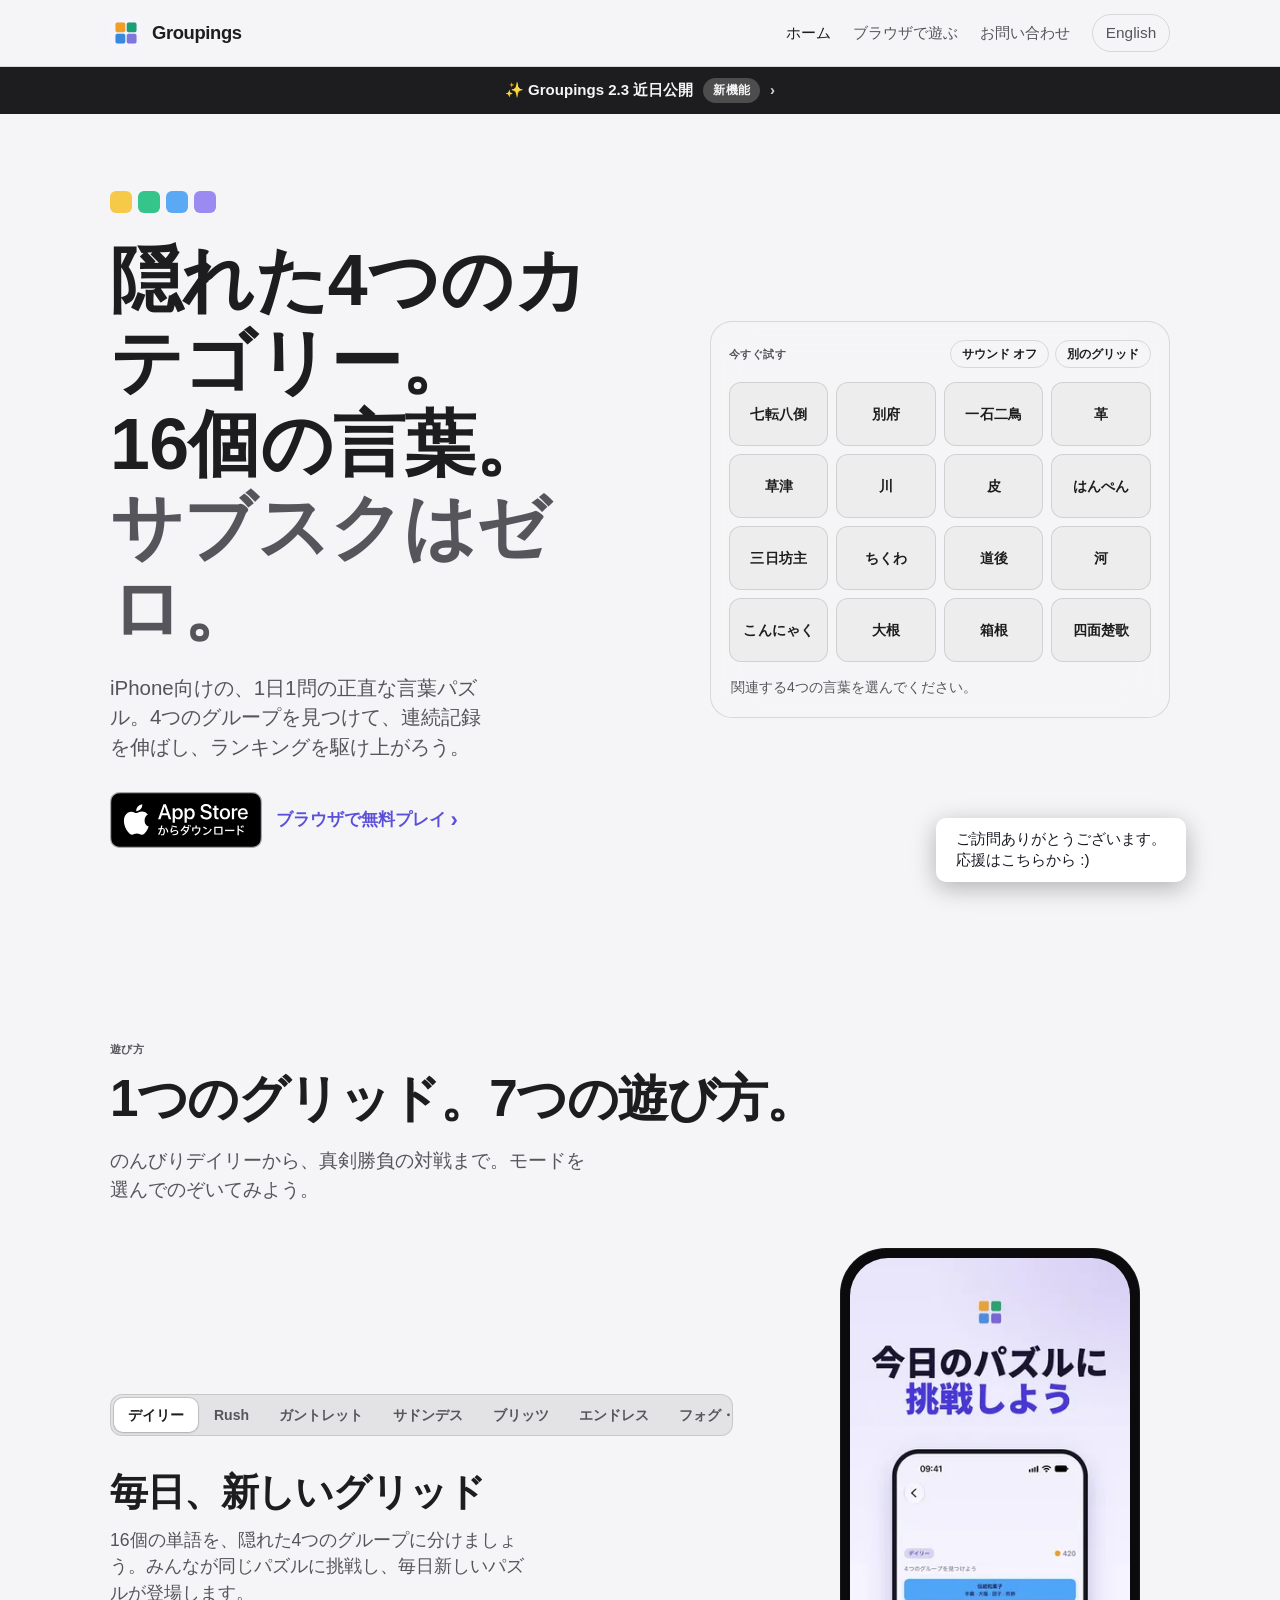
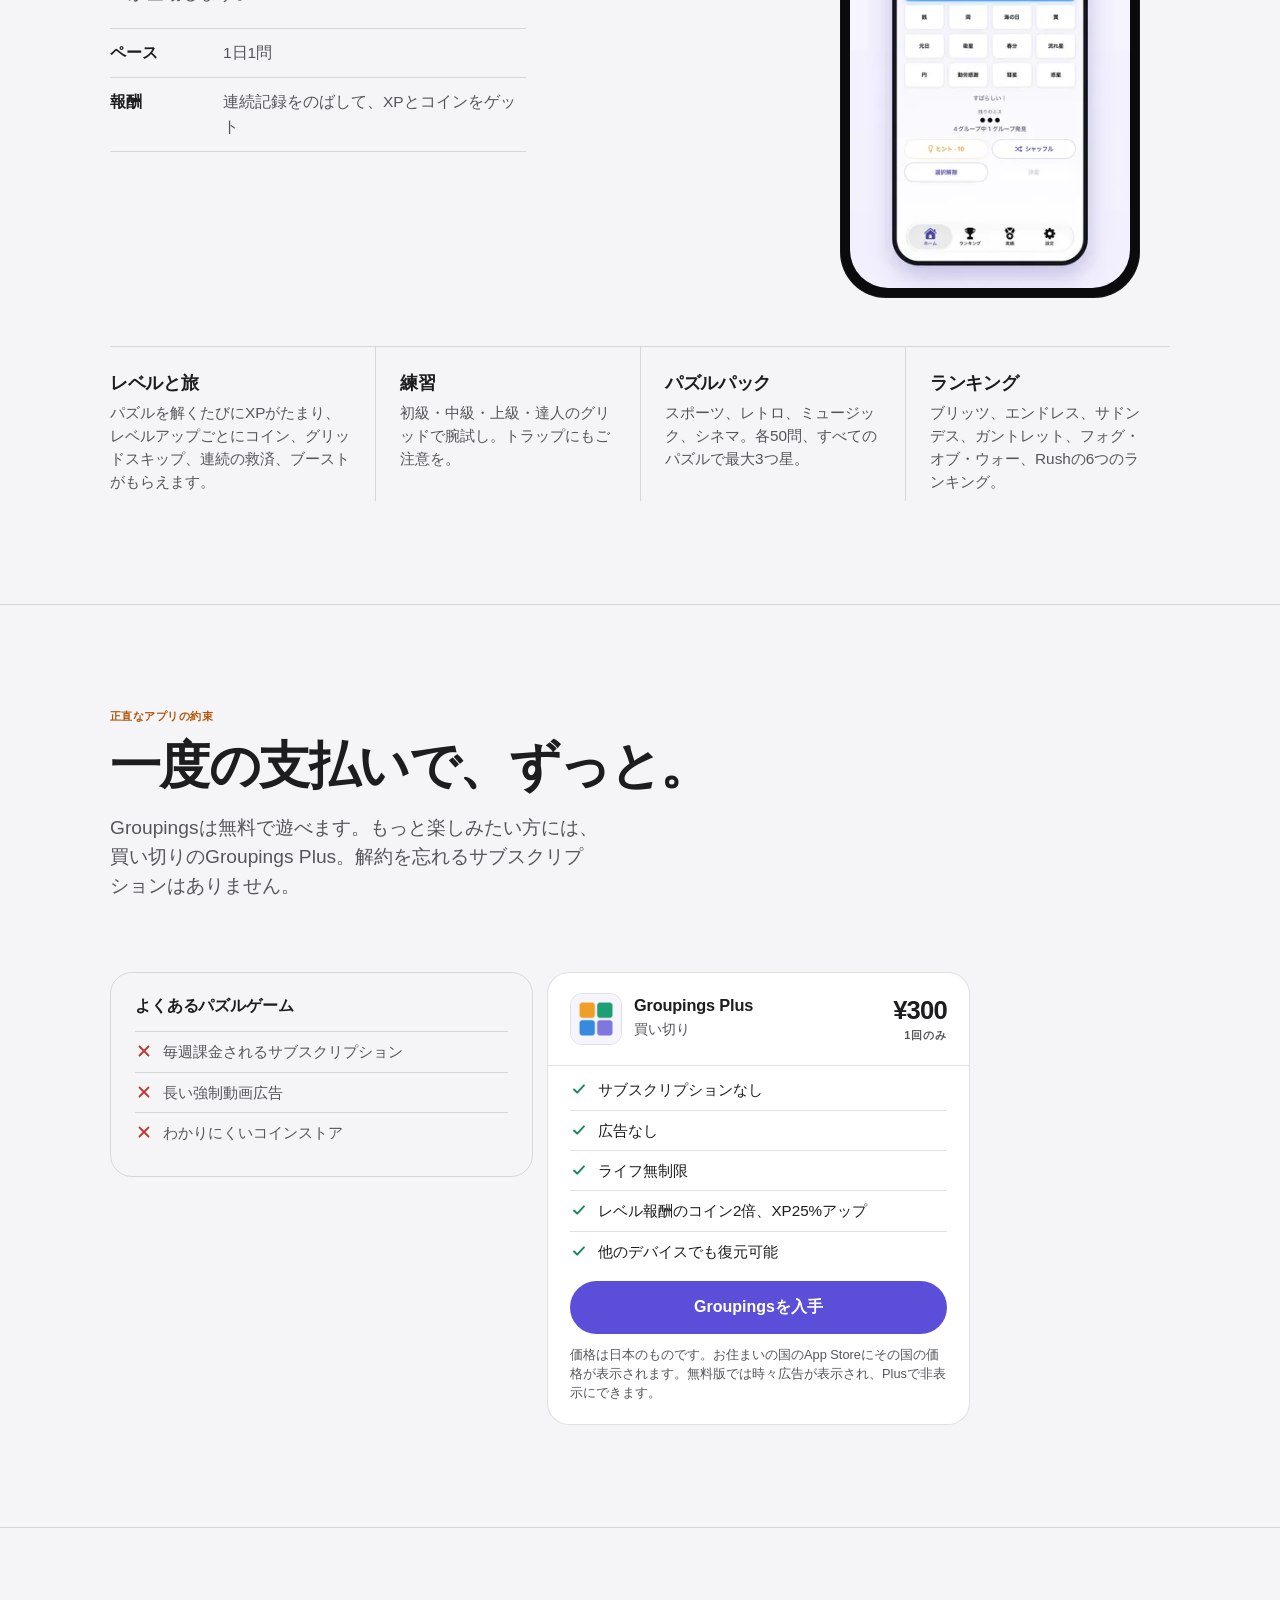
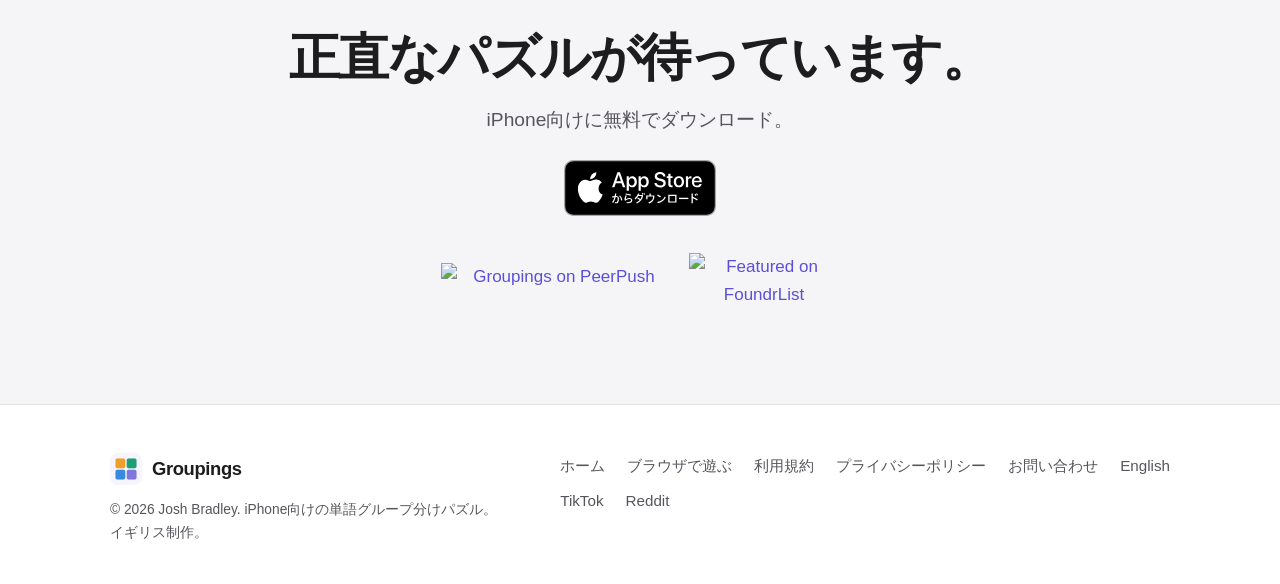
==== commit 7d08e689: "Web game: add The Gauntlet (Easy to Expert, EN and JA); 2.3 coming-soon banner and sheet (EN and JA)" ====
--- a/ja/index.html
+++ b/ja/index.html
@@ -49,7 +49,7 @@
   </header>
 
   <button class="whatsnew-bar" type="button" aria-haspopup="dialog" aria-controls="whatsnew">
-    <span>Groupings 2.2 配信中</span><span class="pill">新機能</span><span class="chev" aria-hidden="true">›</span>
+    <span>✨ Groupings 2.3 近日公開</span><span class="pill">新機能</span><span class="chev" aria-hidden="true">›</span>
   </button>
 
   <!-- HERO -->
@@ -256,35 +256,36 @@
   <dialog class="whatsnew-sheet" id="whatsnew" aria-labelledby="whatsnew-title">
     <div class="whatsnew-head">
       <div>
-        <h2 id="whatsnew-title">Groupings 2.2 の新機能</h2>
-        <p>レベル、Rush対戦、フォグ・オブ・ウォー。App Storeで配信中です。</p>
+        <h2 id="whatsnew-title">Groupings 2.3 の新機能(近日公開)</h2>
+        <p>わかりやすくなった旅、コインの新しい使い道、Rushの招待がもっと簡単に。App Storeで近日公開予定です。</p>
       </div>
       <button class="whatsnew-close" type="button" aria-label="閉じる"><svg viewBox="0 0 20 20" width="14" height="14" fill="none" stroke="currentColor" stroke-width="2.2" stroke-linecap="round" aria-hidden="true"><path d="M5 5l10 10M15 5L5 15"/></svg></button>
     </div>
     <div class="whatsnew-body">
       <h3>レベルと旅</h3>
       <ul>
-        <li>パズルを解くたびにXPがたまり、レベルアップ。難しいモードほどXPが多くもらえます。</li>
-        <li>レベルが上がるたびにコインがもらえ、節目にはさらに豪華な報酬。旅を開くと次の報酬を確認できます。</li>
-        <li>Groupings Plusならレベル報酬のコインが2倍、XPが25%アップ、報酬レーンも追加されます。</li>
-      </ul>
-      <h3>アイテム</h3>
-      <ul>
-        <li><strong>グリッドスキップ。</strong>エンドレス、サドンデス、ガントレット、フォグ・オブ・ウォーで詰まったグリッドを交換できます(1回の挑戦で最大2回)。</li>
-        <li><strong>連続の救済。</strong>1日休んでも連続記録を守れます。</li>
-        <li><strong>XP2倍・コイン2倍ブースト。</strong>30分間有効。コイン2倍ブーストは週末のコイン2倍とは重なりません。</li>
+        <li>旅のバーが次のレベルまでの全体に広がり、「あと◯%」の表示で進み具合がひと目でわかります。</li>
+        <li>レベルアップのあとに旅が開き、獲得した報酬と次の報酬を確認できます。</li>
+        <li>Plusの報酬が旅の中でわかりやすく表示され、Plusの案内もワンタップで開けます。</li>
+      </ul>
+      <h3>ウェルカムギフトと1つのバッグ</h3>
+      <ul>
+        <li>はじめての方には、グリッドスキップ、連続の救済、XP2倍ブースト、コイン2倍ブーストがそれぞれ1つずつ贈られます。</li>
+        <li>ホームのバッグのアイコンから、持っているアイテムをまとめて確認できます。</li>
+      </ul>
+      <h3>フォグ・オブ・ウォー</h3>
+      <ul>
+        <li>のぞく回数やスキップがなくなっても、コインで購入できます。のぞく回数は、買うたびに少しずつ価格が上がります。</li>
       </ul>
       <h3>Rush</h3>
       <ul>
-        <li>コインをかけた1対1の対決。参加費を選んで、他のプレイヤーと同じグリッドを解きます。</li>
-        <li>スコアは時間にミス1回ごとに10秒を足したもの。スコアが低い人がポットを獲得します。</li>
-        <li>レーティングとRushランキングを駆け上がろう。無料の練習相手でウォームアップも。</li>
-      </ul>
-      <h3>フォグ・オブ・ウォー</h3>
-      <ul>
-        <li>言葉は霧に隠れています。1グリッドにつき最大3回までのぞけます。</li>
-        <li>ミスは全体で3回まで。報酬はどのモードよりも大きく。</li>
-        <li>専用のランキングと新しい実績も追加。</li>
+        <li>友だちのユーザー名を正確に入力して招待できます。</li>
+        <li>新しい招待リストに、届いた対戦がすべて残ります。スワイプで削除、まとめて消去もできます。</li>
+      </ul>
+      <h3>その他</h3>
+      <ul>
+        <li>通知の許可を求める前に短い説明を表示し、通知がオフのときは設定でお知らせします。</li>
+        <li>Plusの画面をシンプルにし、ポップアップをゲームのデザインに合わせました。</li>
       </ul>
     </div>
   </dialog>
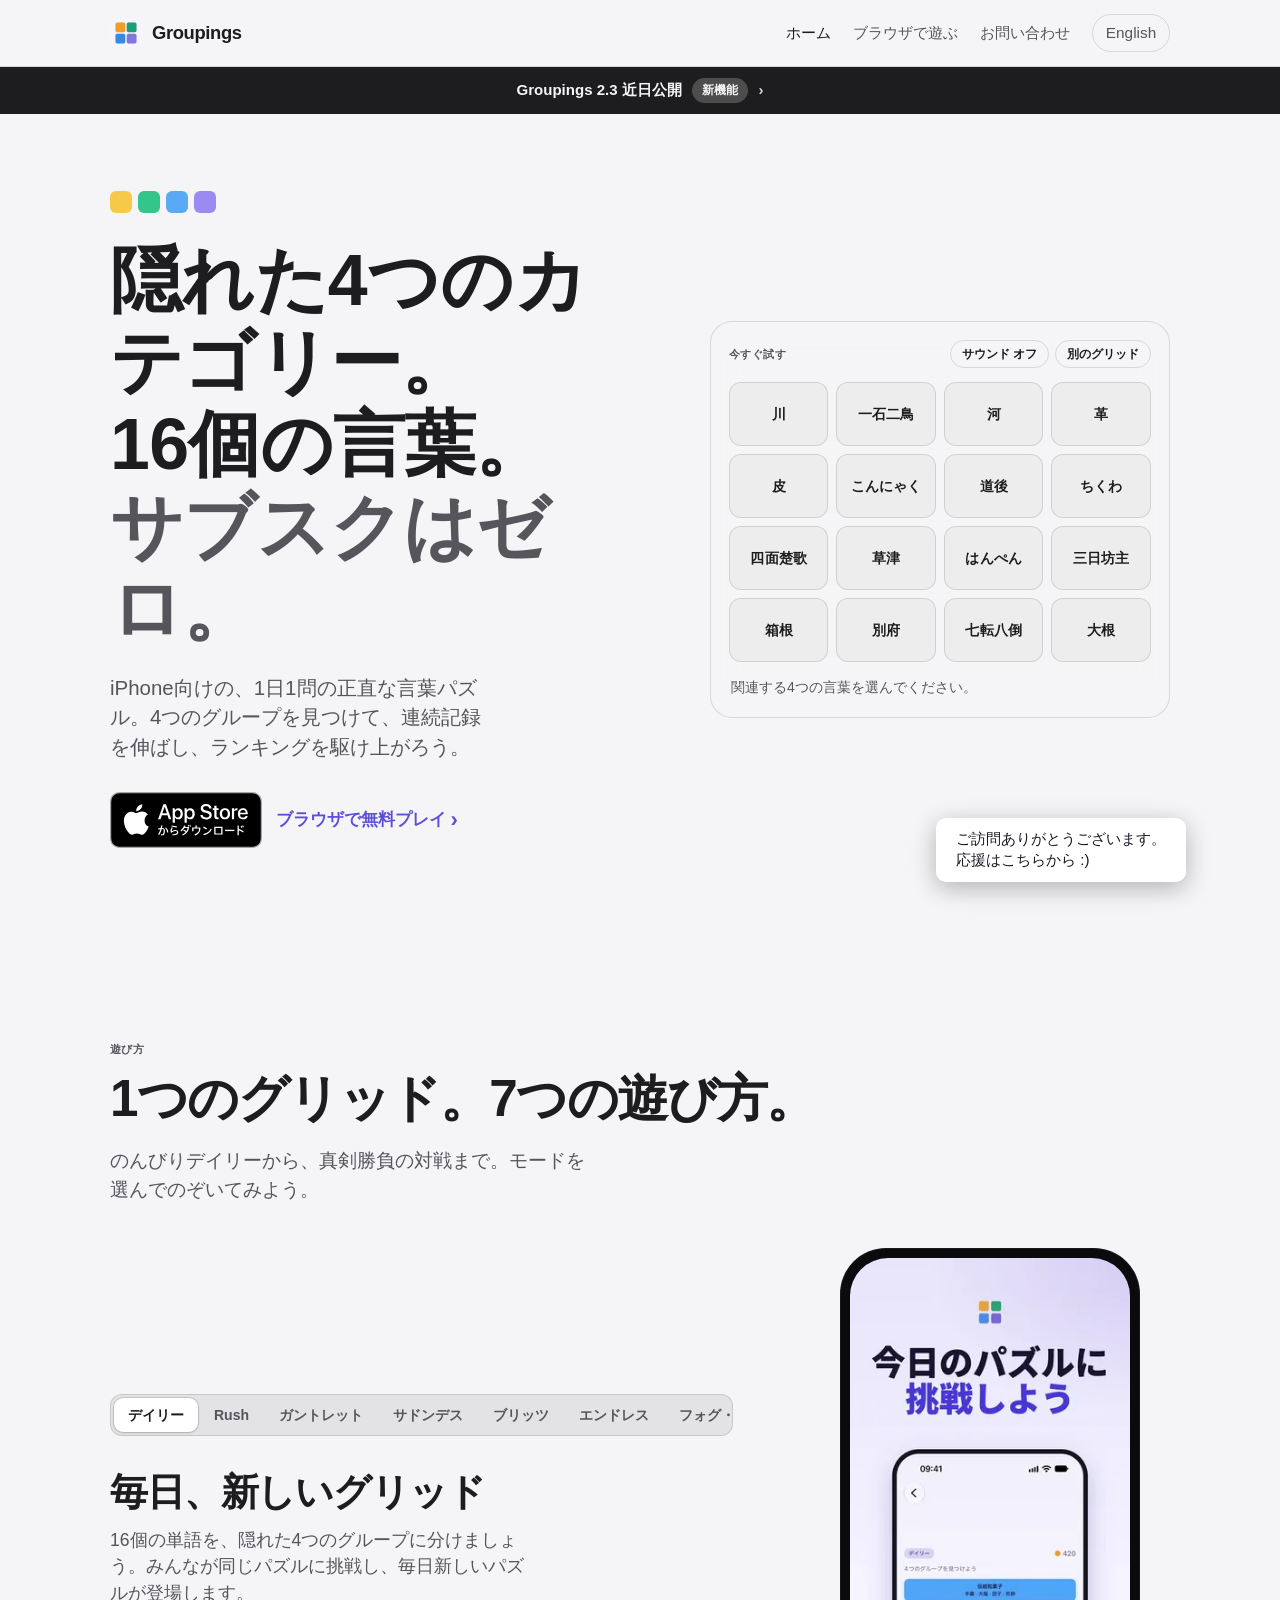
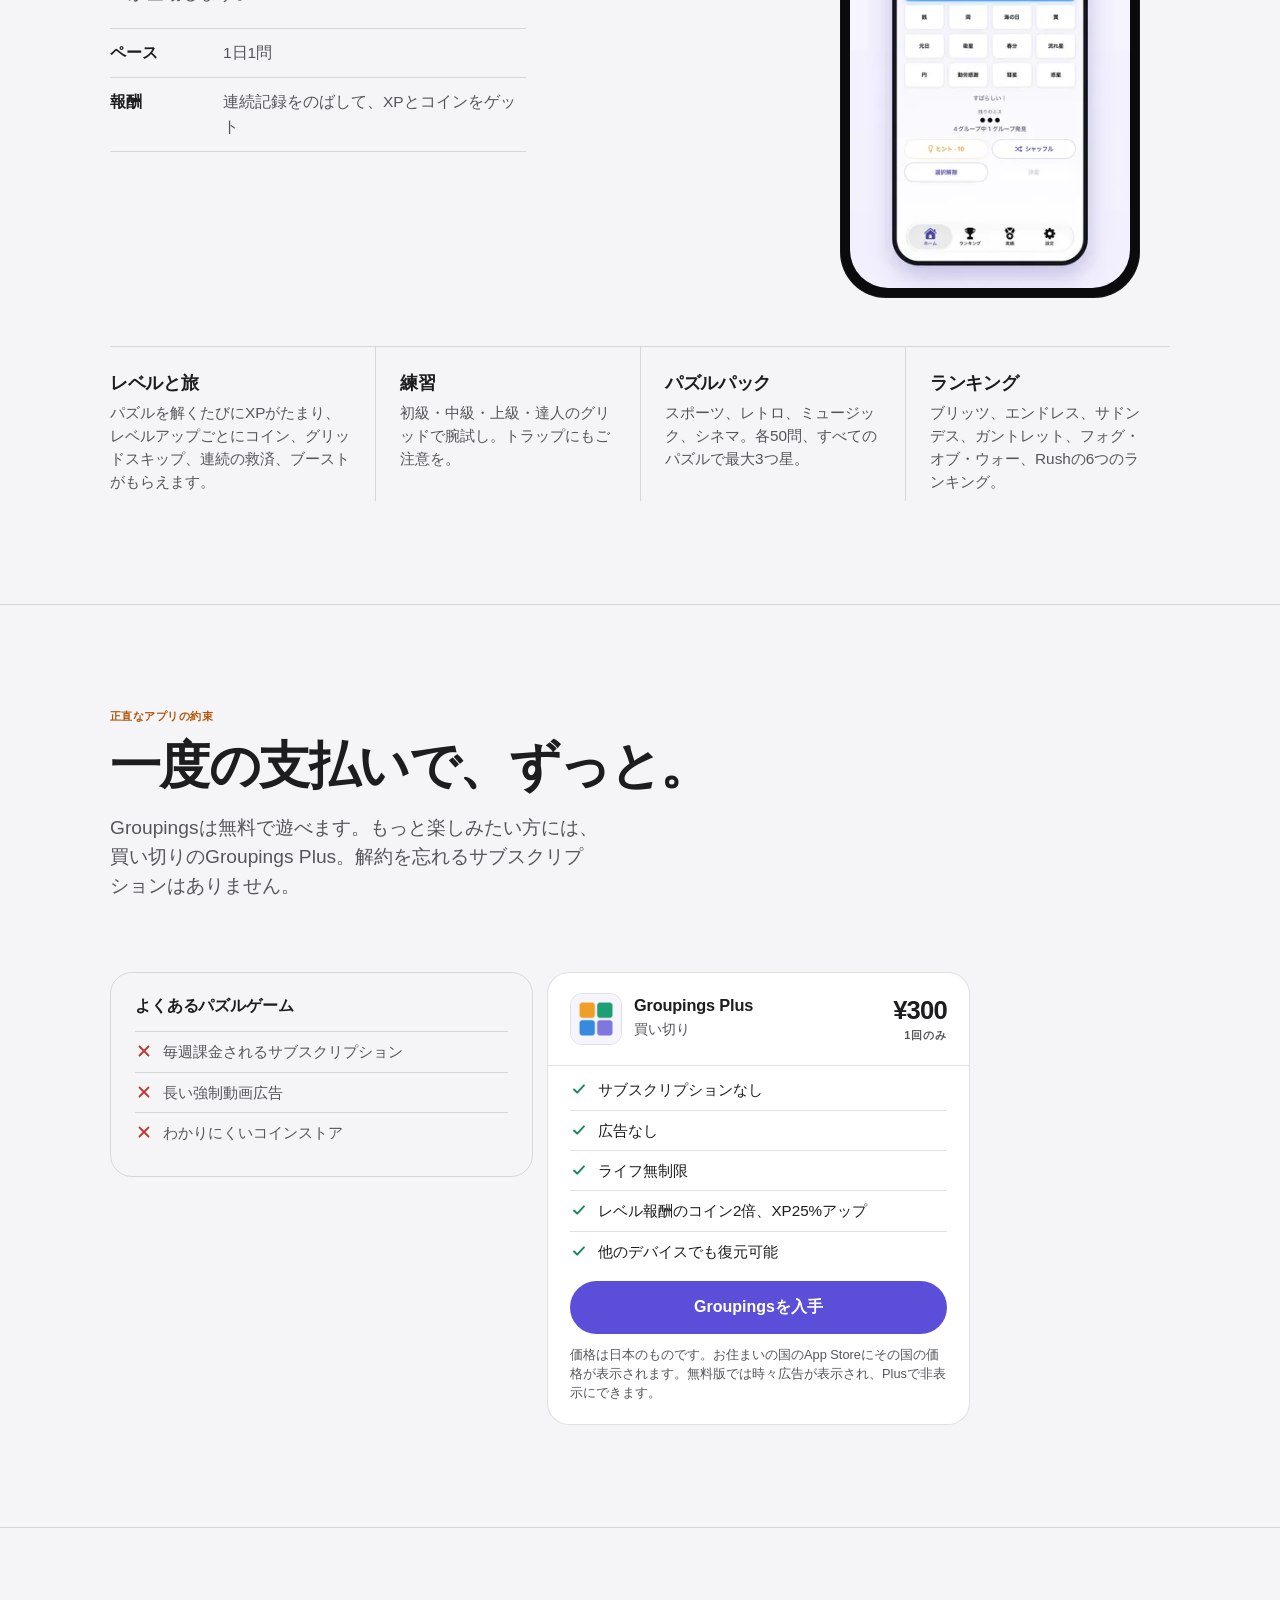
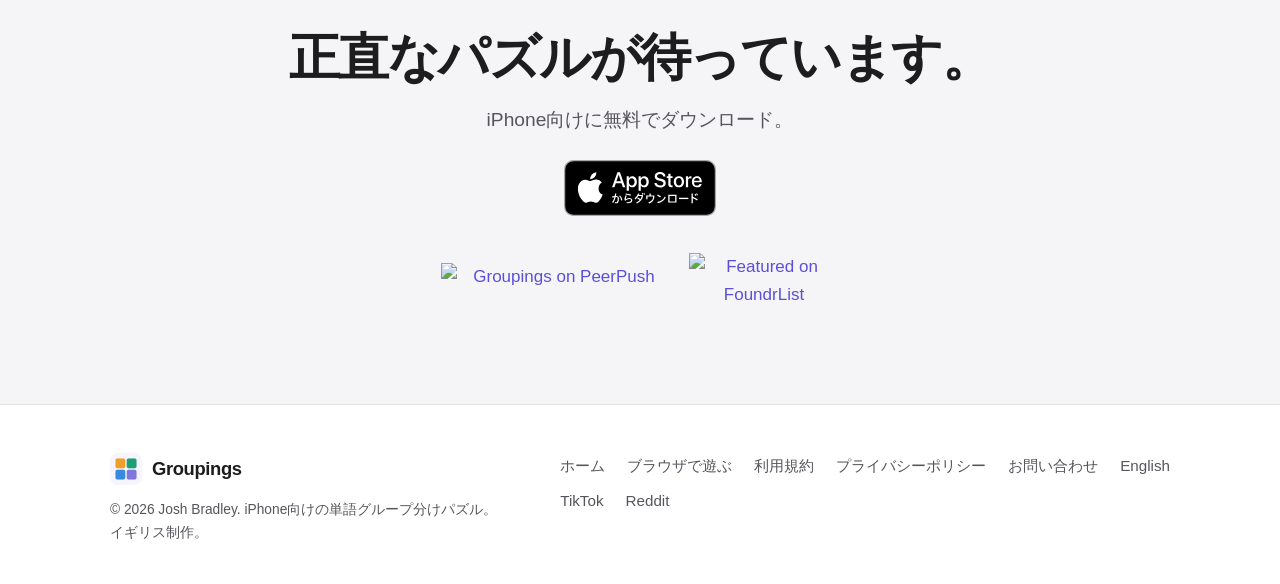
==== commit c95ea44e: "Remove the emoji from the 2.3 coming soon banner (EN and JA) Co-Authored-By: Claude Sonnet 5.5 <nore" ====
--- a/ja/index.html
+++ b/ja/index.html
@@ -49,7 +49,7 @@
   </header>
 
   <button class="whatsnew-bar" type="button" aria-haspopup="dialog" aria-controls="whatsnew">
-    <span>✨ Groupings 2.3 近日公開</span><span class="pill">新機能</span><span class="chev" aria-hidden="true">›</span>
+    <span>Groupings 2.3 近日公開</span><span class="pill">新機能</span><span class="chev" aria-hidden="true">›</span>
   </button>
 
   <!-- HERO -->
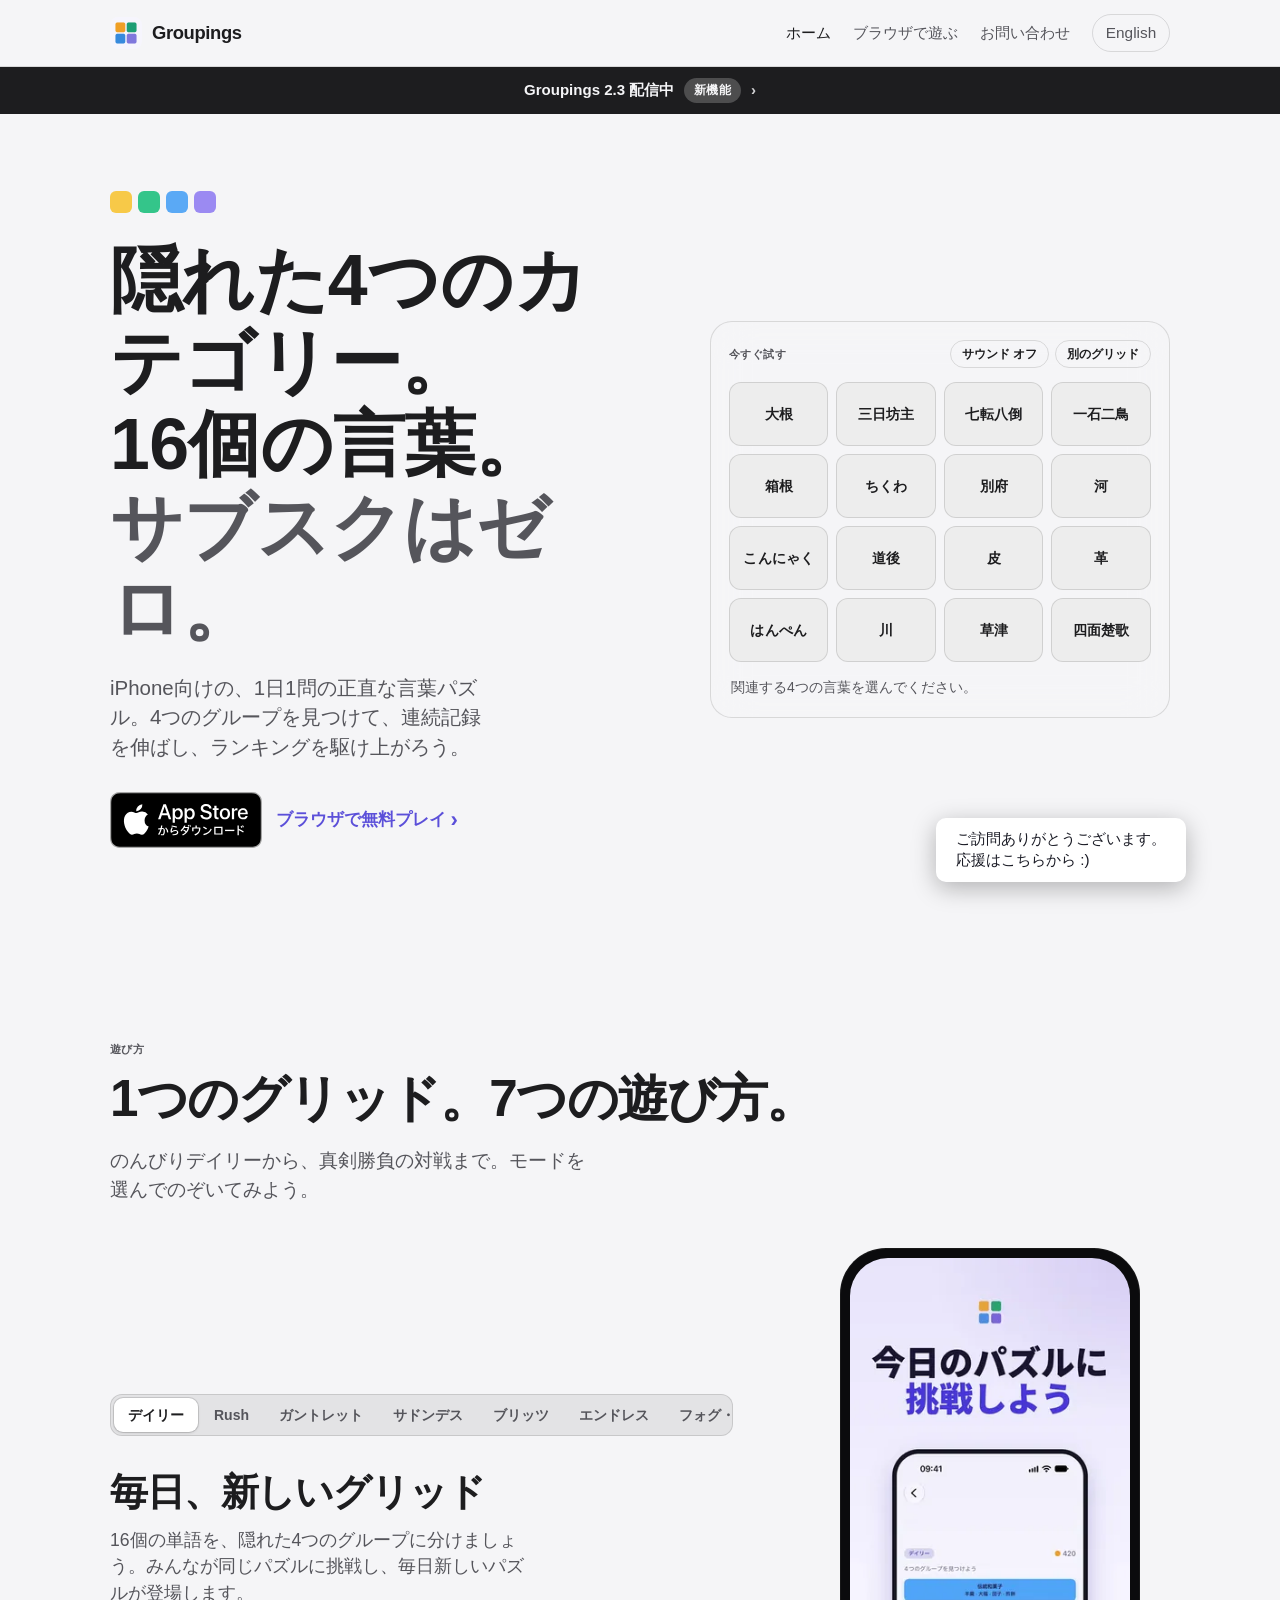
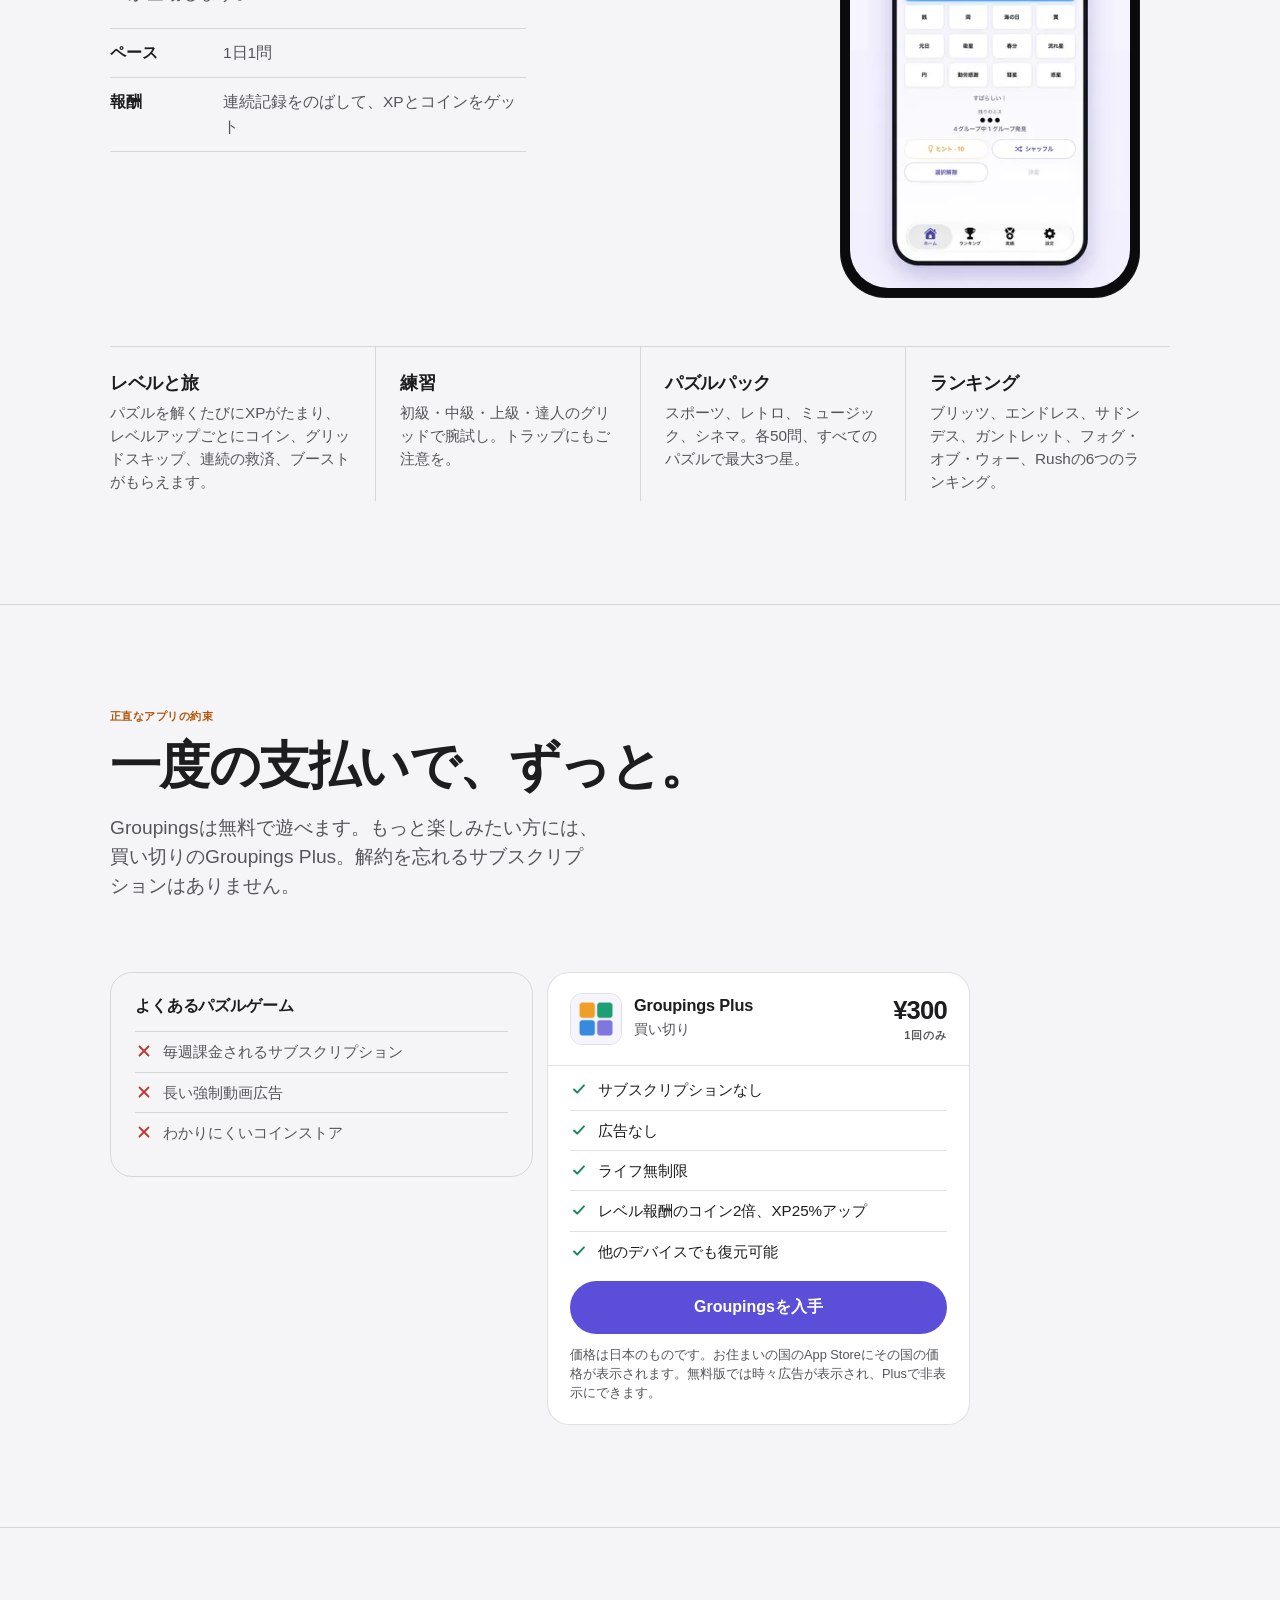
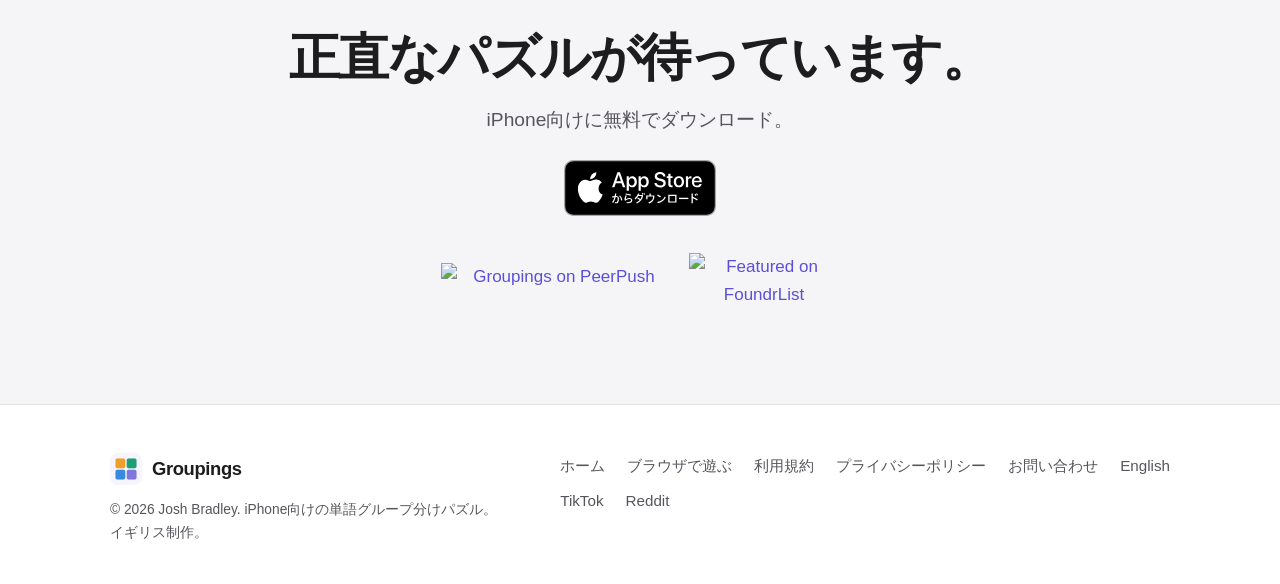
==== commit c099bc2e: "2.3 is out: banner and What's new copy (EN+JA) Co-Authored-By: Claude Sonnet 5.5 <noreply@anthropic." ====
--- a/ja/index.html
+++ b/ja/index.html
@@ -49,7 +49,7 @@
   </header>
 
   <button class="whatsnew-bar" type="button" aria-haspopup="dialog" aria-controls="whatsnew">
-    <span>Groupings 2.3 近日公開</span><span class="pill">新機能</span><span class="chev" aria-hidden="true">›</span>
+    <span>Groupings 2.3 配信中</span><span class="pill">新機能</span><span class="chev" aria-hidden="true">›</span>
   </button>
 
   <!-- HERO -->
@@ -256,8 +256,8 @@
   <dialog class="whatsnew-sheet" id="whatsnew" aria-labelledby="whatsnew-title">
     <div class="whatsnew-head">
       <div>
-        <h2 id="whatsnew-title">Groupings 2.3 の新機能(近日公開)</h2>
-        <p>わかりやすくなった旅、コインの新しい使い道、Rushの招待がもっと簡単に。App Storeで近日公開予定です。</p>
+        <h2 id="whatsnew-title">Groupings 2.3 の新機能</h2>
+        <p>わかりやすくなった旅、コインの新しい使い道、Rushの招待がもっと簡単に。App Storeで今すぐアップデート。</p>
       </div>
       <button class="whatsnew-close" type="button" aria-label="閉じる"><svg viewBox="0 0 20 20" width="14" height="14" fill="none" stroke="currentColor" stroke-width="2.2" stroke-linecap="round" aria-hidden="true"><path d="M5 5l10 10M15 5L5 15"/></svg></button>
     </div>
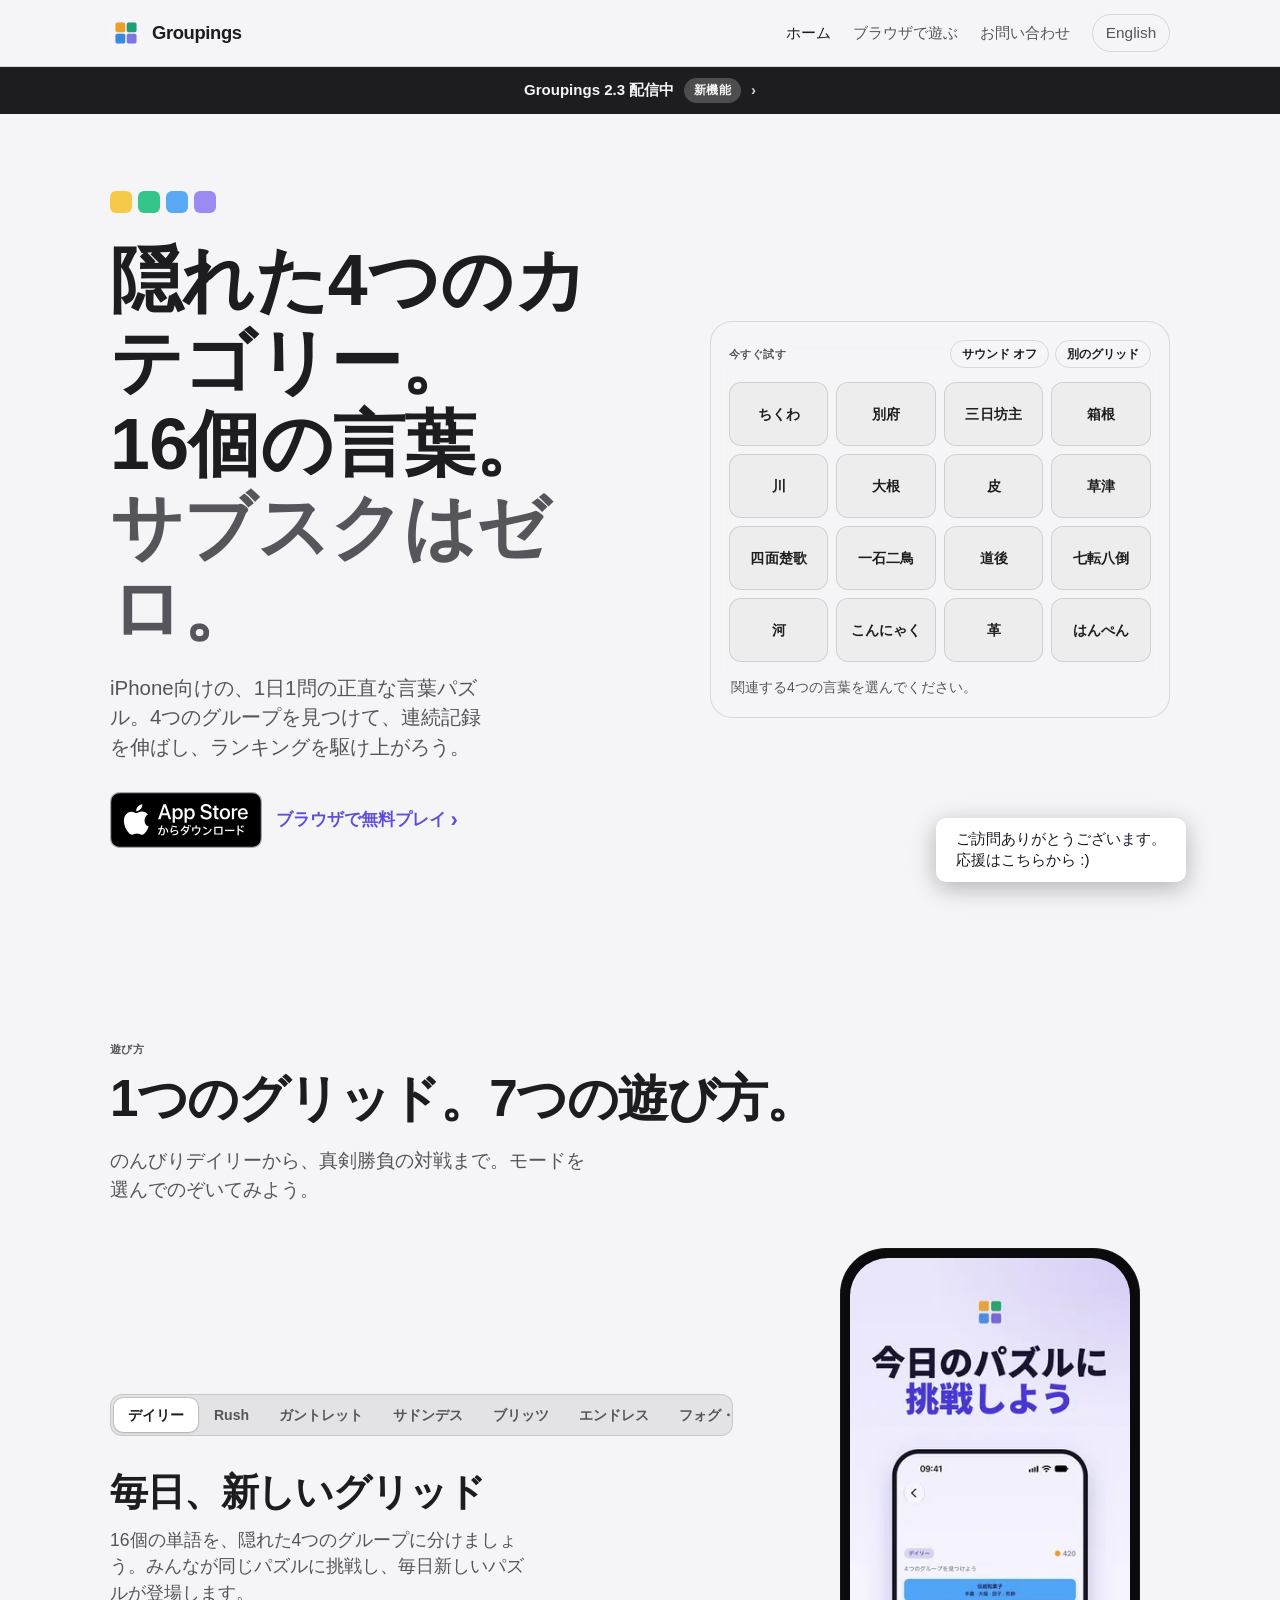
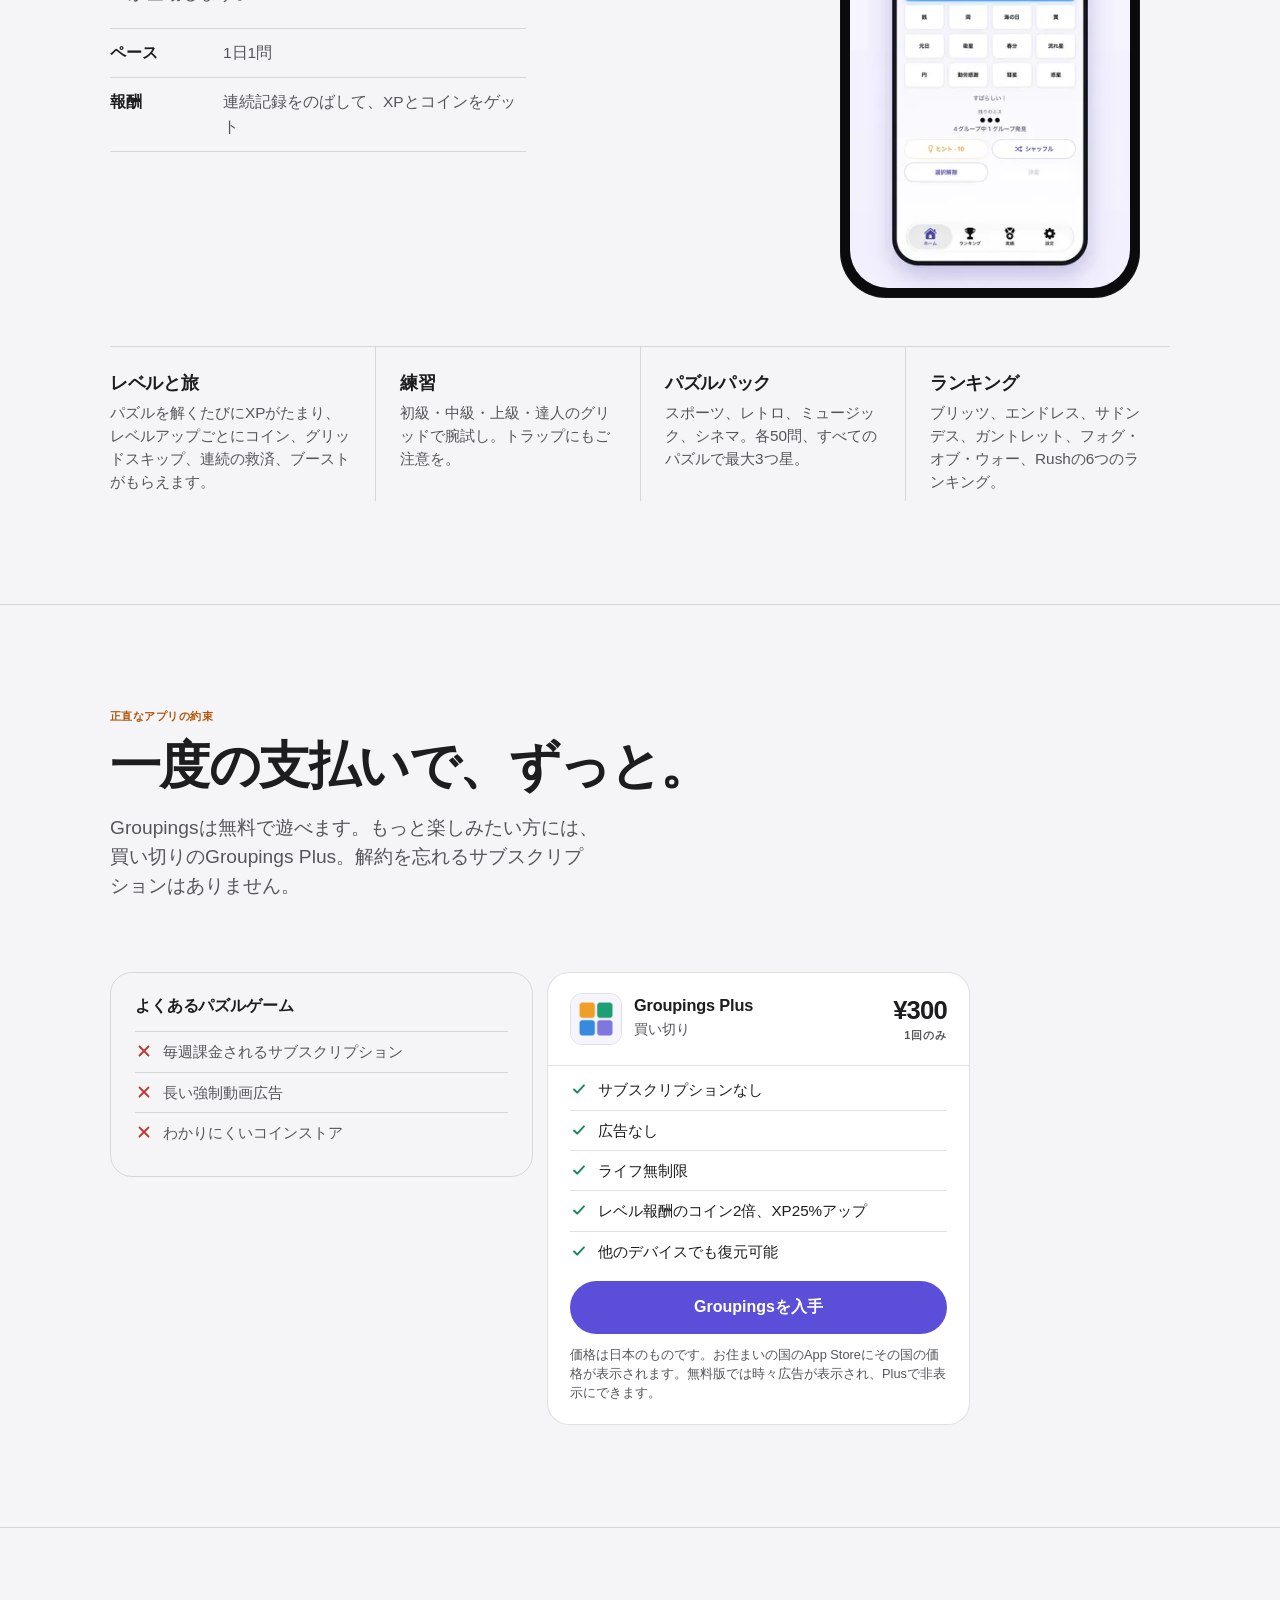
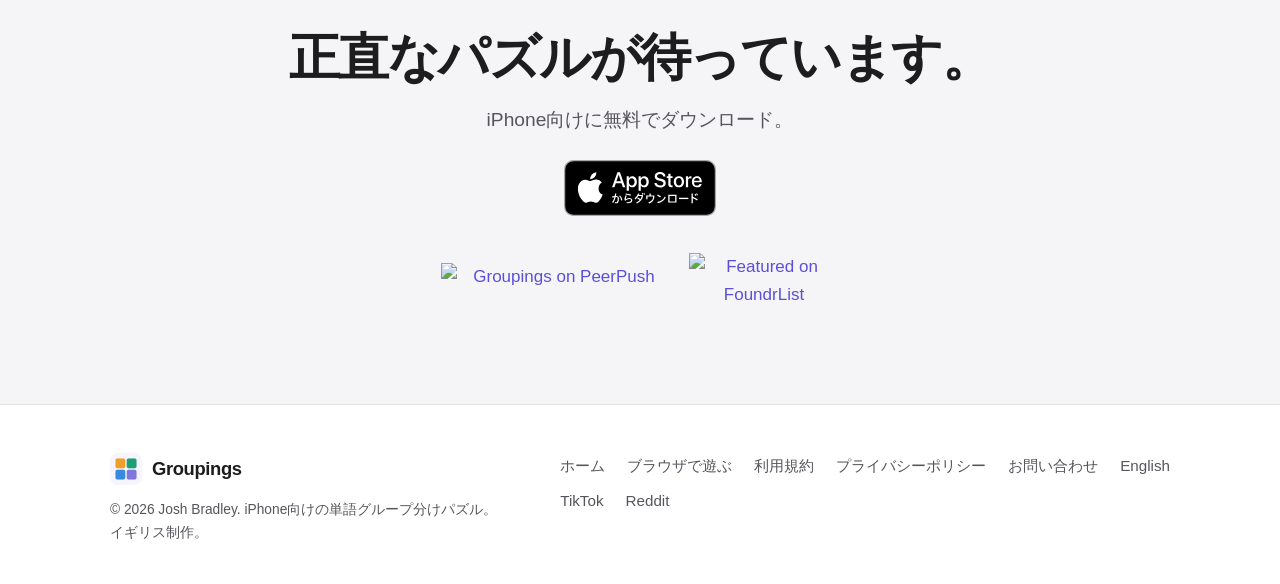
==== commit 920fee18: "Restyle What's new sheet and Contact card with a teal/mint accent, light and dark Co-Authored-By: Cl" ====
--- a/ja/index.html
+++ b/ja/index.html
@@ -28,7 +28,7 @@
   <link rel="icon" type="image/png" sizes="32x32" href="/assets/img/favicon-32.png">
   <link rel="icon" type="image/png" sizes="192x192" href="/assets/img/favicon-192.png">
   <link rel="apple-touch-icon" href="/apple-touch-icon.png">
-  <link rel="stylesheet" href="../assets/css/style.css?v=20261101a">
+  <link rel="stylesheet" href="../assets/css/style.css?v=20261105a">
   <link rel="stylesheet" href="../assets/css/home.css?v=20261101c">
   <style>:root{--font-body:"Inter","Noto Sans JP",-apple-system,sans-serif;--font-head:"Poppins","Noto Sans JP",sans-serif;}</style>
 </head>
--- a/assets/css/style.css
+++ b/assets/css/style.css
@@ -353,3 +353,45 @@
 .footer { border-top: 1px solid var(--hair); }
 h1 { letter-spacing: -0.03em; }
 html[lang="ja"] .label, html[lang="ja"] .eyebrow { letter-spacing: 0.04em; }
+
+/* ---- What's new sheet: its own fresh palette, light and dark (does not touch the rest of the site) ---- */
+.whatsnew-sheet {
+  --wn-accent: #0f766e; --wn-accent-soft: #e6f4f1; --wn-line: rgba(15, 23, 42, .08);
+  --wn-head: linear-gradient(180deg, #f0faf8 0%, transparent 100%);
+}
+@media (prefers-color-scheme: dark) {
+  :root:not([data-theme="light"]) .whatsnew-sheet {
+    --wn-accent: #5eead4; --wn-accent-soft: rgba(94, 234, 212, .12); --wn-line: rgba(255, 255, 255, .09);
+    --wn-head: linear-gradient(180deg, rgba(94, 234, 212, .10) 0%, transparent 100%);
+  }
+}
+:root[data-theme="dark"] .whatsnew-sheet {
+  --wn-accent: #5eead4; --wn-accent-soft: rgba(94, 234, 212, .12); --wn-line: rgba(255, 255, 255, .09);
+  --wn-head: linear-gradient(180deg, rgba(94, 234, 212, .10) 0%, transparent 100%);
+}
+.whatsnew-sheet::backdrop { background: rgba(8, 10, 14, .55); }
+.whatsnew-sheet { border-color: var(--wn-line); }
+.whatsnew-head { background: var(--wn-head); border-bottom-color: var(--wn-line); }
+.whatsnew-head h2 { letter-spacing: -0.02em; }
+.whatsnew-close:hover { background: var(--wn-accent-soft); color: var(--wn-accent); }
+.whatsnew-body h3 {
+  display: flex; align-items: center; gap: 9px; margin: 22px 0 8px; color: var(--fg);
+  font-size: .95rem; font-weight: 700; letter-spacing: -0.01em;
+}
+.whatsnew-body h3::before {
+  content: ""; width: 8px; height: 8px; border-radius: 50%; flex: none;
+  background: var(--wn-accent); box-shadow: 0 0 0 4px var(--wn-accent-soft);
+}
+.whatsnew-body ul { list-style: none; padding-left: 17px; border-left: 2px solid var(--wn-line); margin-left: 3px; }
+.whatsnew-body li { padding-left: 4px; }
+.whatsnew-sheet :where(button):focus-visible { outline-color: var(--wn-accent); }
+
+/* ---- Contact card: same fresh accent as the What's new sheet, light and dark ---- */
+.contact-card { --ct-accent: #0f766e; --ct-ink: #ffffff; }
+@media (prefers-color-scheme: dark) {
+  :root:not([data-theme="light"]) .contact-card { --ct-accent: #5eead4; --ct-ink: #04201c; }
+}
+:root[data-theme="dark"] .contact-card { --ct-accent: #5eead4; --ct-ink: #04201c; }
+.contact-card .contact-email a { color: var(--ct-accent); }
+.contact-card .btn { background: var(--ct-accent); color: var(--ct-ink); }
+.contact-card :where(a, button):focus-visible { outline-color: var(--ct-accent); }
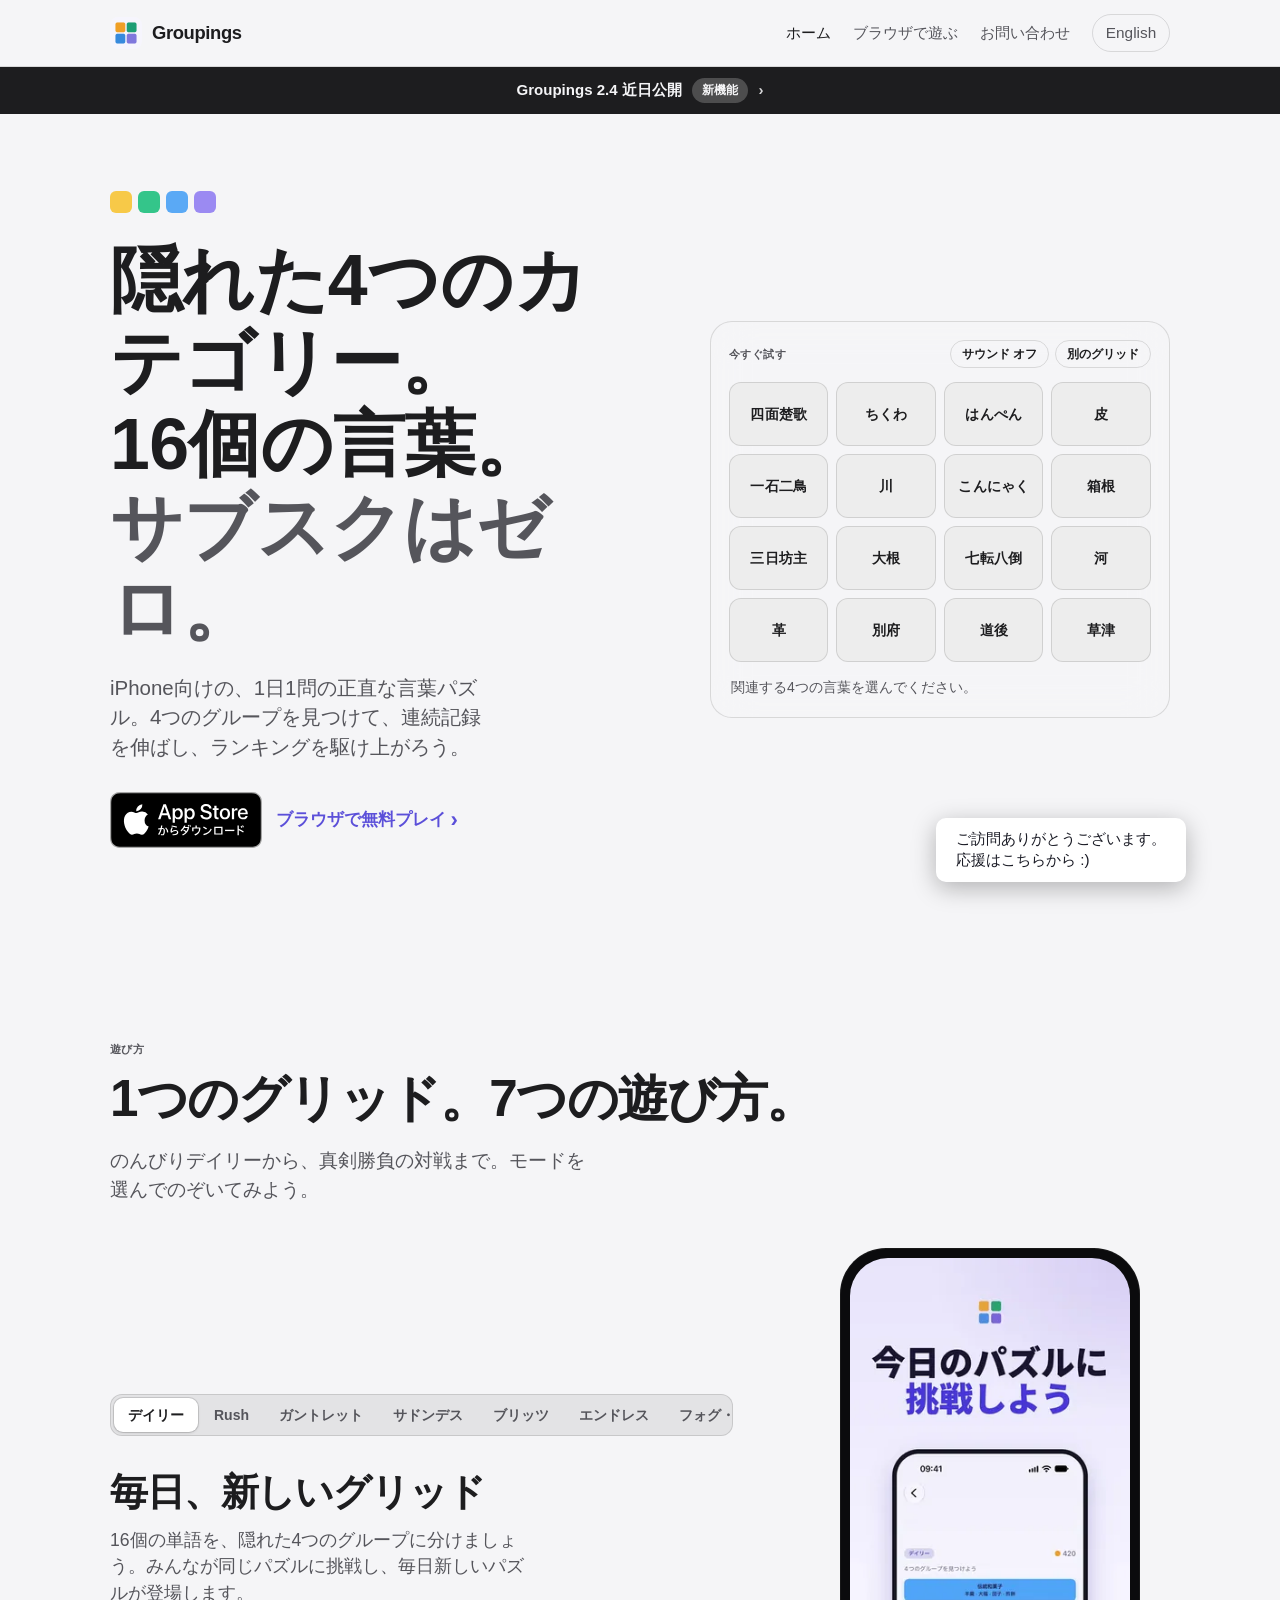
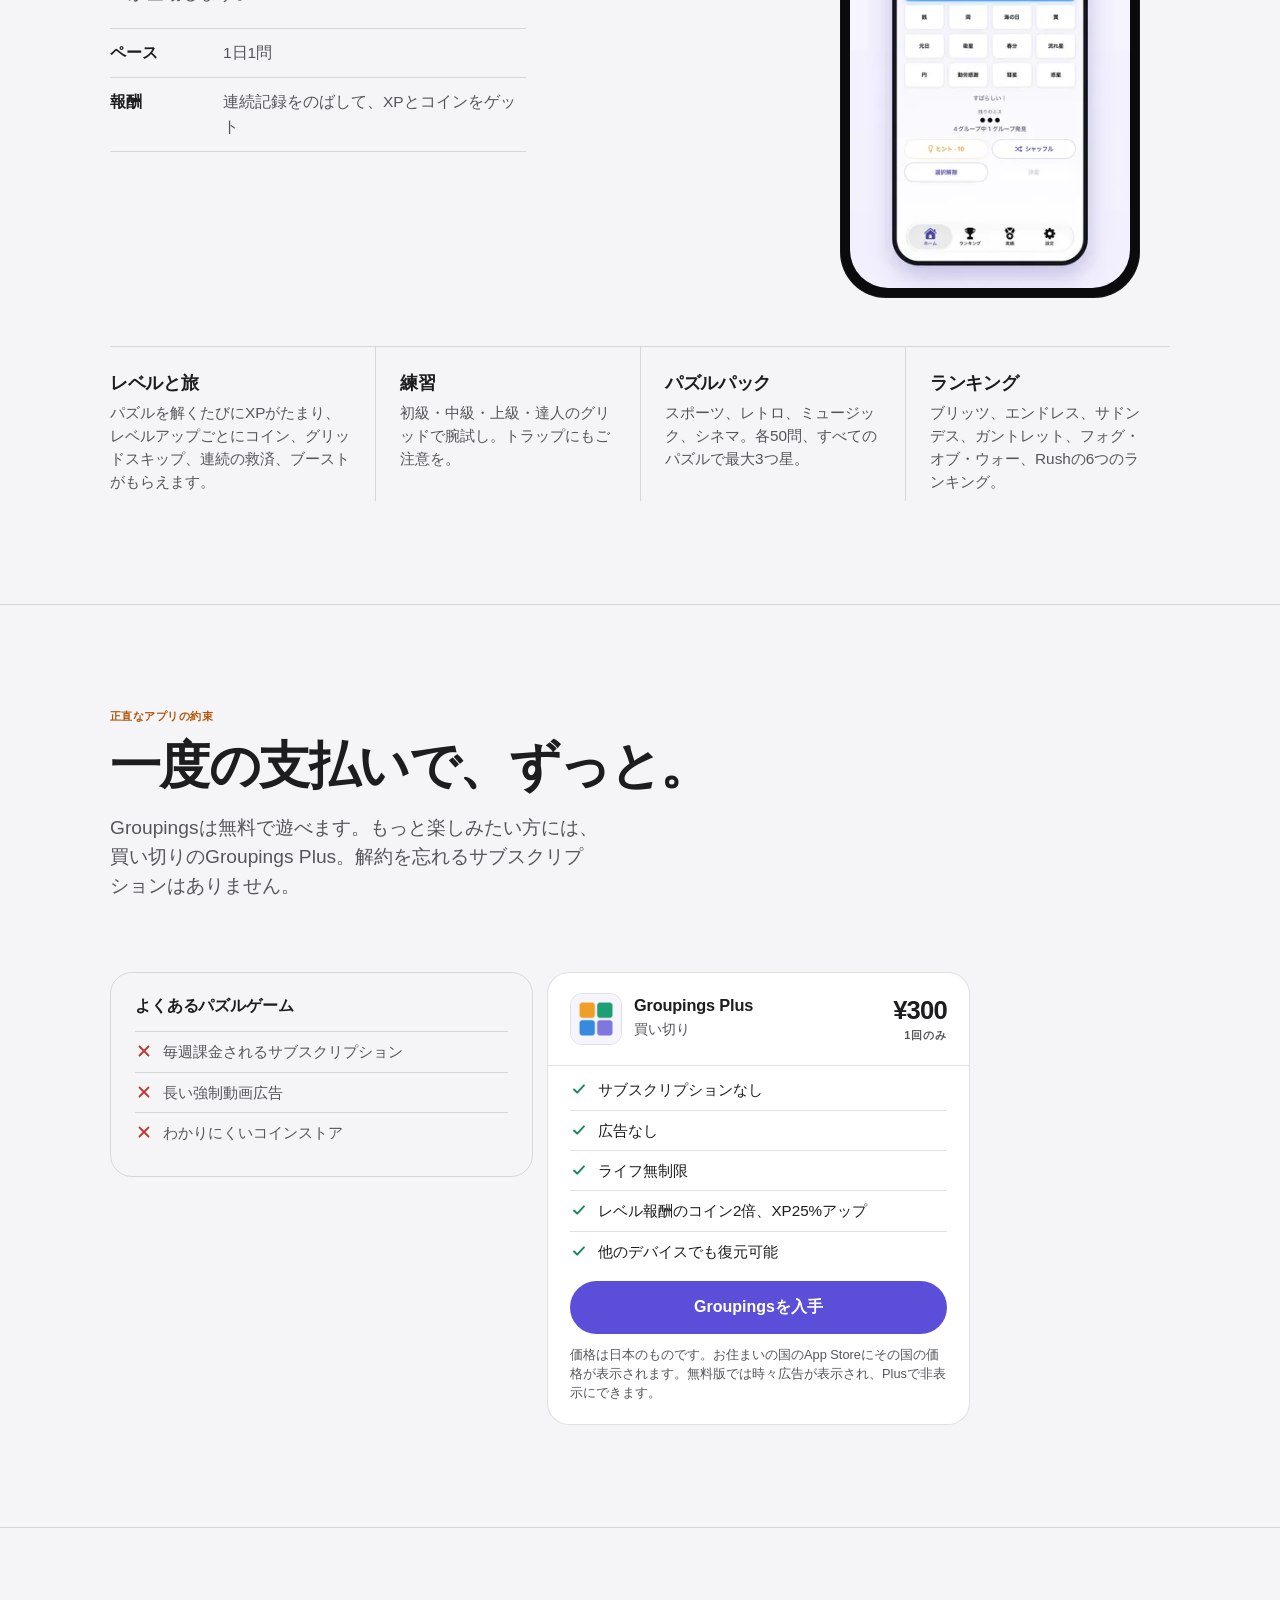
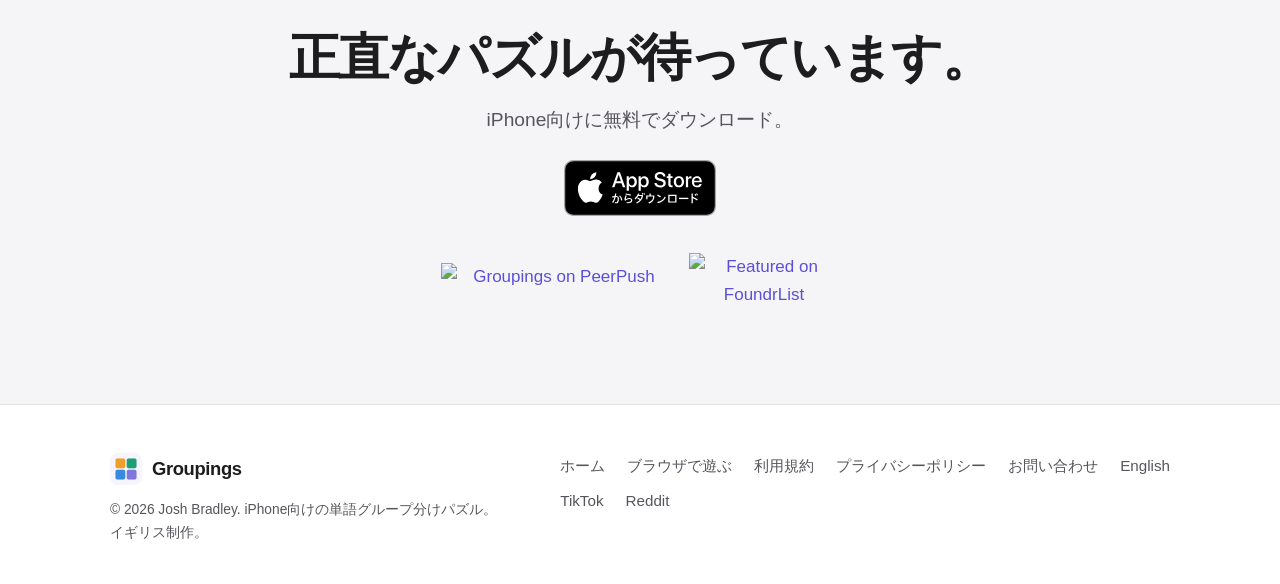
==== commit 893cfdbf: "2.4 coming soon: banner and What's coming sheet (EN and JA) Co-Authored-By: Claude Sonnet 5.5 <norep" ====
--- a/ja/index.html
+++ b/ja/index.html
@@ -49,7 +49,7 @@
   </header>
 
   <button class="whatsnew-bar" type="button" aria-haspopup="dialog" aria-controls="whatsnew">
-    <span>Groupings 2.3 配信中</span><span class="pill">新機能</span><span class="chev" aria-hidden="true">›</span>
+    <span>Groupings 2.4 近日公開</span><span class="pill">新機能</span><span class="chev" aria-hidden="true">›</span>
   </button>
 
   <!-- HERO -->
@@ -256,36 +256,30 @@
   <dialog class="whatsnew-sheet" id="whatsnew" aria-labelledby="whatsnew-title">
     <div class="whatsnew-head">
       <div>
-        <h2 id="whatsnew-title">Groupings 2.3 の新機能</h2>
-        <p>わかりやすくなった旅、コインの新しい使い道、Rushの招待がもっと簡単に。App Storeで今すぐアップデート。</p>
+        <h2 id="whatsnew-title">Groupings 2.4 の新機能(近日公開)</h2>
+        <p>ガイド付きの最初のパズル、番号つきの練習レベル、見やすくなったホーム。App Storeで近日公開予定です。</p>
       </div>
       <button class="whatsnew-close" type="button" aria-label="閉じる"><svg viewBox="0 0 20 20" width="14" height="14" fill="none" stroke="currentColor" stroke-width="2.2" stroke-linecap="round" aria-hidden="true"><path d="M5 5l10 10M15 5L5 15"/></svg></button>
     </div>
     <div class="whatsnew-body">
-      <h3>レベルと旅</h3>
-      <ul>
-        <li>旅のバーが次のレベルまでの全体に広がり、「あと◯%」の表示で進み具合がひと目でわかります。</li>
-        <li>レベルアップのあとに旅が開き、獲得した報酬と次の報酬を確認できます。</li>
-        <li>Plusの報酬が旅の中でわかりやすく表示され、Plusの案内もワンタップで開けます。</li>
-      </ul>
-      <h3>ウェルカムギフトと1つのバッグ</h3>
-      <ul>
-        <li>はじめての方には、グリッドスキップ、連続の救済、XP2倍ブースト、コイン2倍ブーストがそれぞれ1つずつ贈られます。</li>
-        <li>ホームのバッグのアイコンから、持っているアイテムをまとめて確認できます。</li>
-      </ul>
-      <h3>フォグ・オブ・ウォー</h3>
-      <ul>
-        <li>のぞく回数やスキップがなくなっても、コインで購入できます。のぞく回数は、買うたびに少しずつ価格が上がります。</li>
-      </ul>
-      <h3>Rush</h3>
-      <ul>
-        <li>友だちのユーザー名を正確に入力して招待できます。</li>
-        <li>新しい招待リストに、届いた対戦がすべて残ります。スワイプで削除、まとめて消去もできます。</li>
+      <h3>ガイド付きの最初のパズル</h3>
+      <ul>
+        <li>はじめての方は、実際のパズルを使って一歩ずつ案内されるので、すぐに遊び始められます。</li>
+      </ul>
+      <h3>練習レベル</h3>
+      <ul>
+        <li>練習モードは、初級・中級・上級・達人の番号つきレベルになりました。続きからそのまま再開できます。</li>
+        <li>新しいレベルが追加されると、「新レベル」のタグでお知らせします。</li>
+      </ul>
+      <h3>見やすくなったホーム</h3>
+      <ul>
+        <li>デイリーパズル、パズルパック、ブリッツが見つけやすくなり、バッグは連続記録のとなりに移動しました。</li>
+        <li>レベルアップの報酬がバッグに飛び込み、受け取るとバッグの数が更新されます。</li>
       </ul>
       <h3>その他</h3>
       <ul>
-        <li>通知の許可を求める前に短い説明を表示し、通知がオフのときは設定でお知らせします。</li>
-        <li>Plusの画面をシンプルにし、ポップアップをゲームのデザインに合わせました。</li>
+        <li>通知のお願いは、結果画面のあとに表示されるようになり、遊びの邪魔になりません。</li>
+        <li>日本語・英語の表示を含む、細かな改善と修正を行いました。</li>
       </ul>
     </div>
   </dialog>
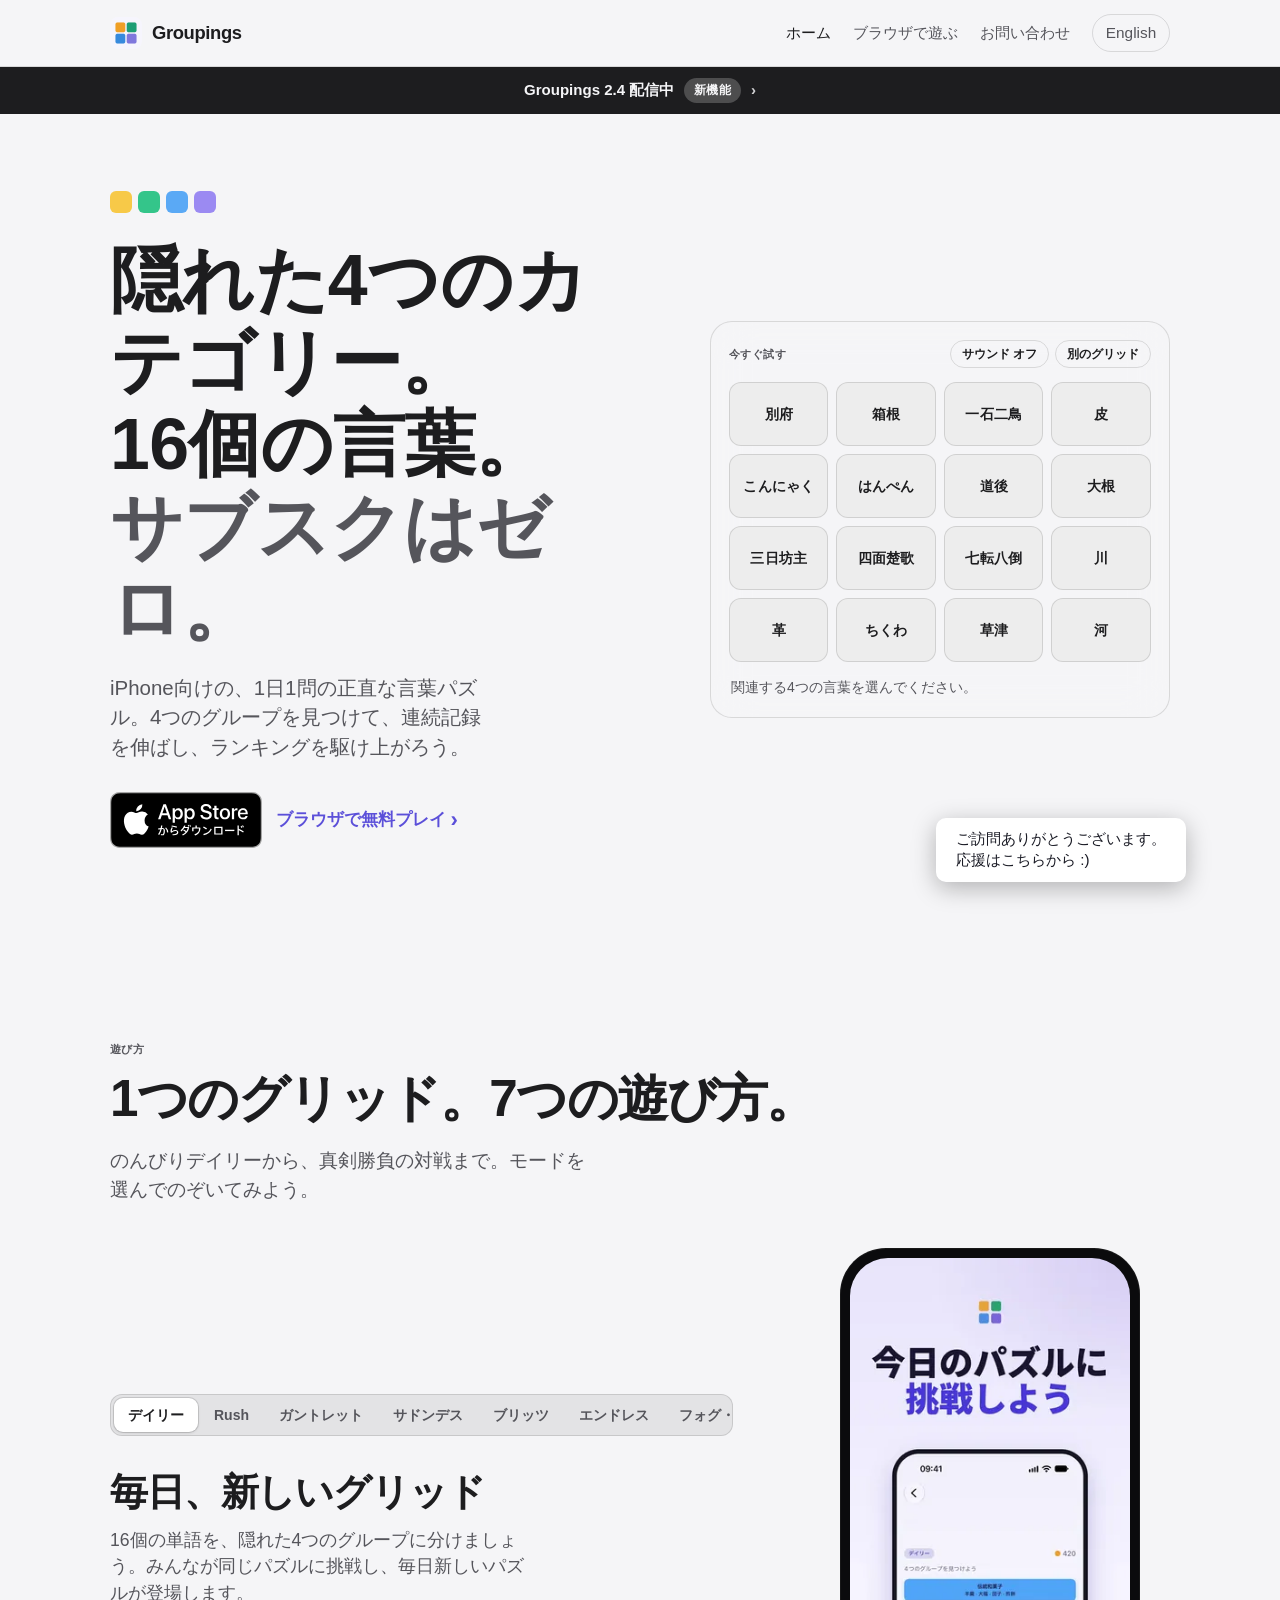
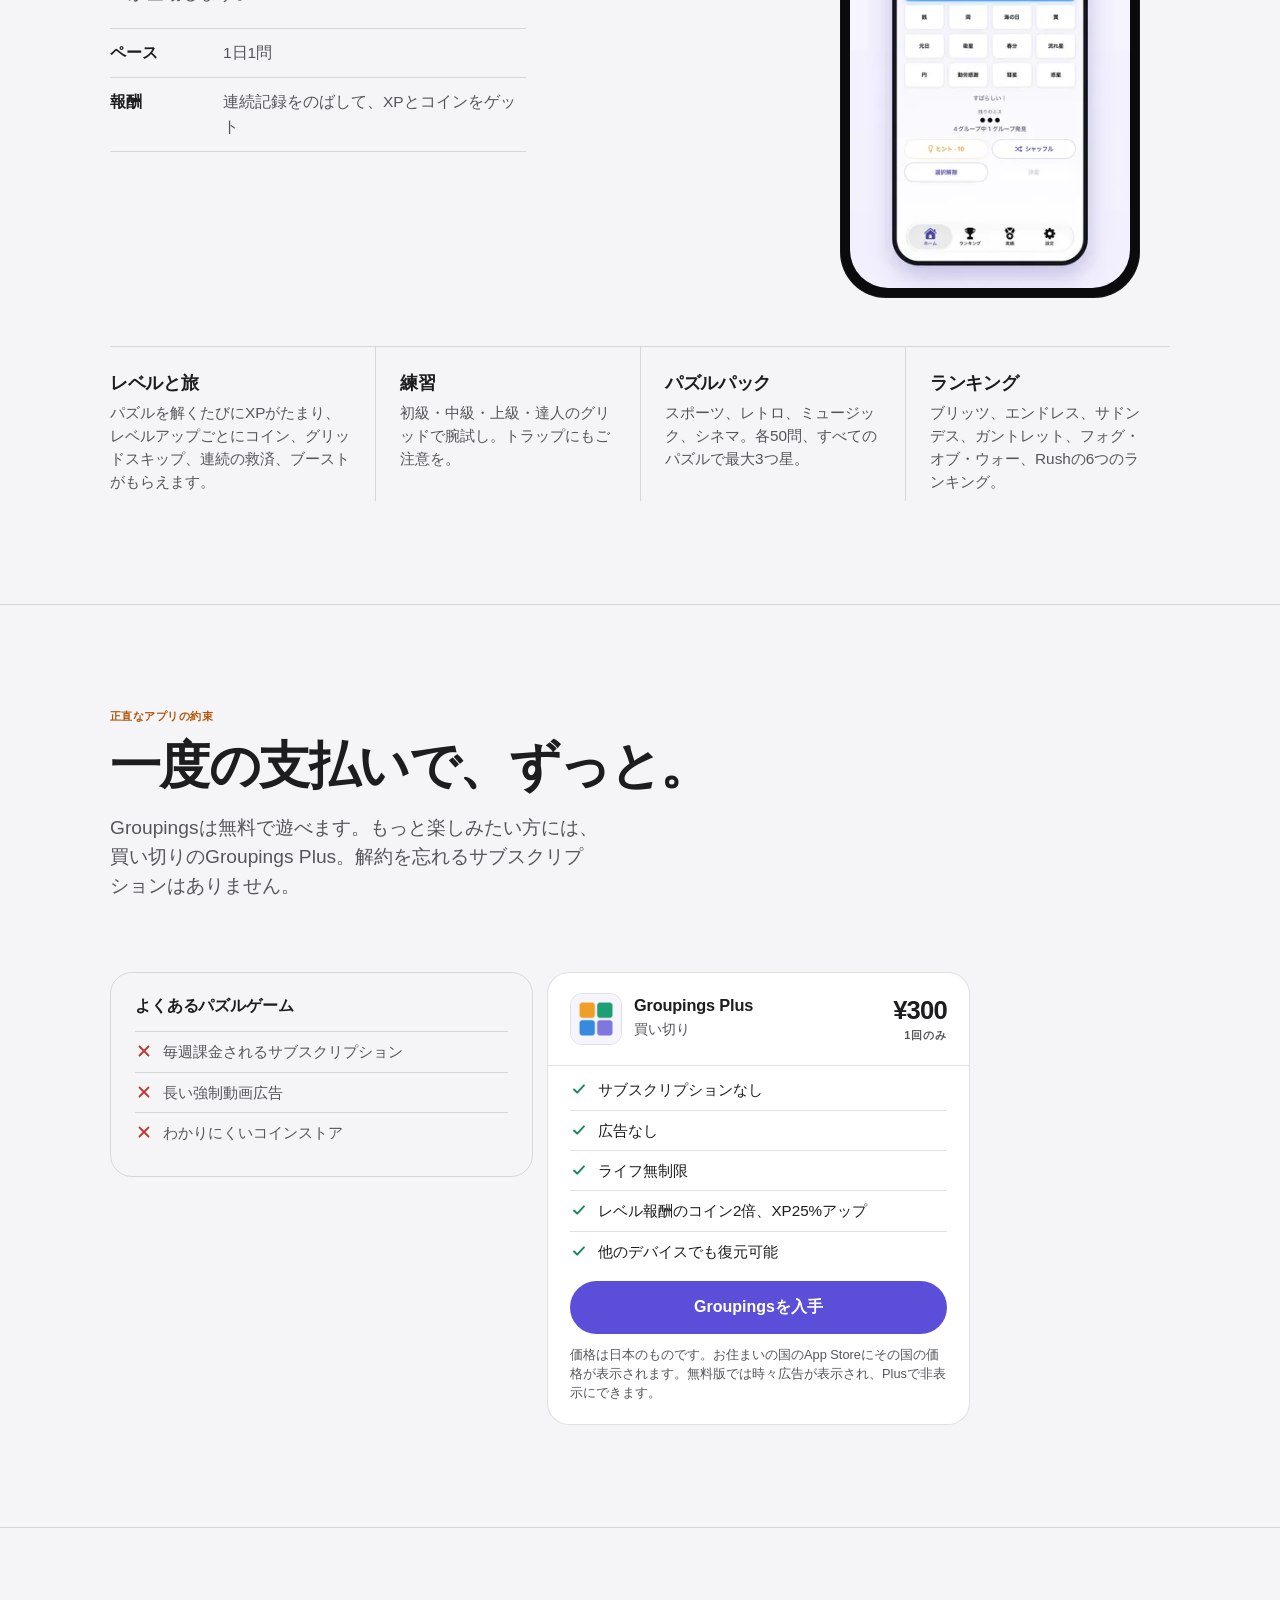
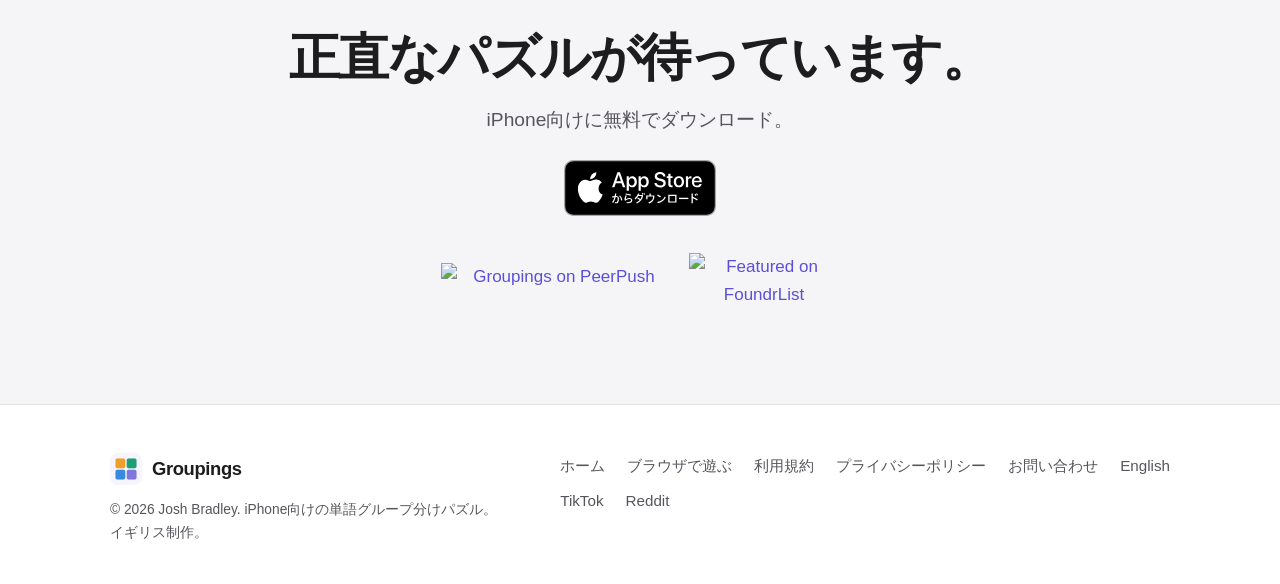
==== commit a9e01be9: "2.4 is out: banner and What's new copy (EN and JA) Co-Authored-By: Claude Sonnet 5.5 <noreply@anthro" ====
--- a/ja/index.html
+++ b/ja/index.html
@@ -49,7 +49,7 @@
   </header>
 
   <button class="whatsnew-bar" type="button" aria-haspopup="dialog" aria-controls="whatsnew">
-    <span>Groupings 2.4 近日公開</span><span class="pill">新機能</span><span class="chev" aria-hidden="true">›</span>
+    <span>Groupings 2.4 配信中</span><span class="pill">新機能</span><span class="chev" aria-hidden="true">›</span>
   </button>
 
   <!-- HERO -->
@@ -256,8 +256,8 @@
   <dialog class="whatsnew-sheet" id="whatsnew" aria-labelledby="whatsnew-title">
     <div class="whatsnew-head">
       <div>
-        <h2 id="whatsnew-title">Groupings 2.4 の新機能(近日公開)</h2>
-        <p>ガイド付きの最初のパズル、番号つきの練習レベル、見やすくなったホーム。App Storeで近日公開予定です。</p>
+        <h2 id="whatsnew-title">Groupings 2.4 の新機能</h2>
+        <p>ガイド付きの最初のパズル、番号つきの練習レベル、見やすくなったホーム。App Storeで今すぐアップデート。</p>
       </div>
       <button class="whatsnew-close" type="button" aria-label="閉じる"><svg viewBox="0 0 20 20" width="14" height="14" fill="none" stroke="currentColor" stroke-width="2.2" stroke-linecap="round" aria-hidden="true"><path d="M5 5l10 10M15 5L5 15"/></svg></button>
     </div>
